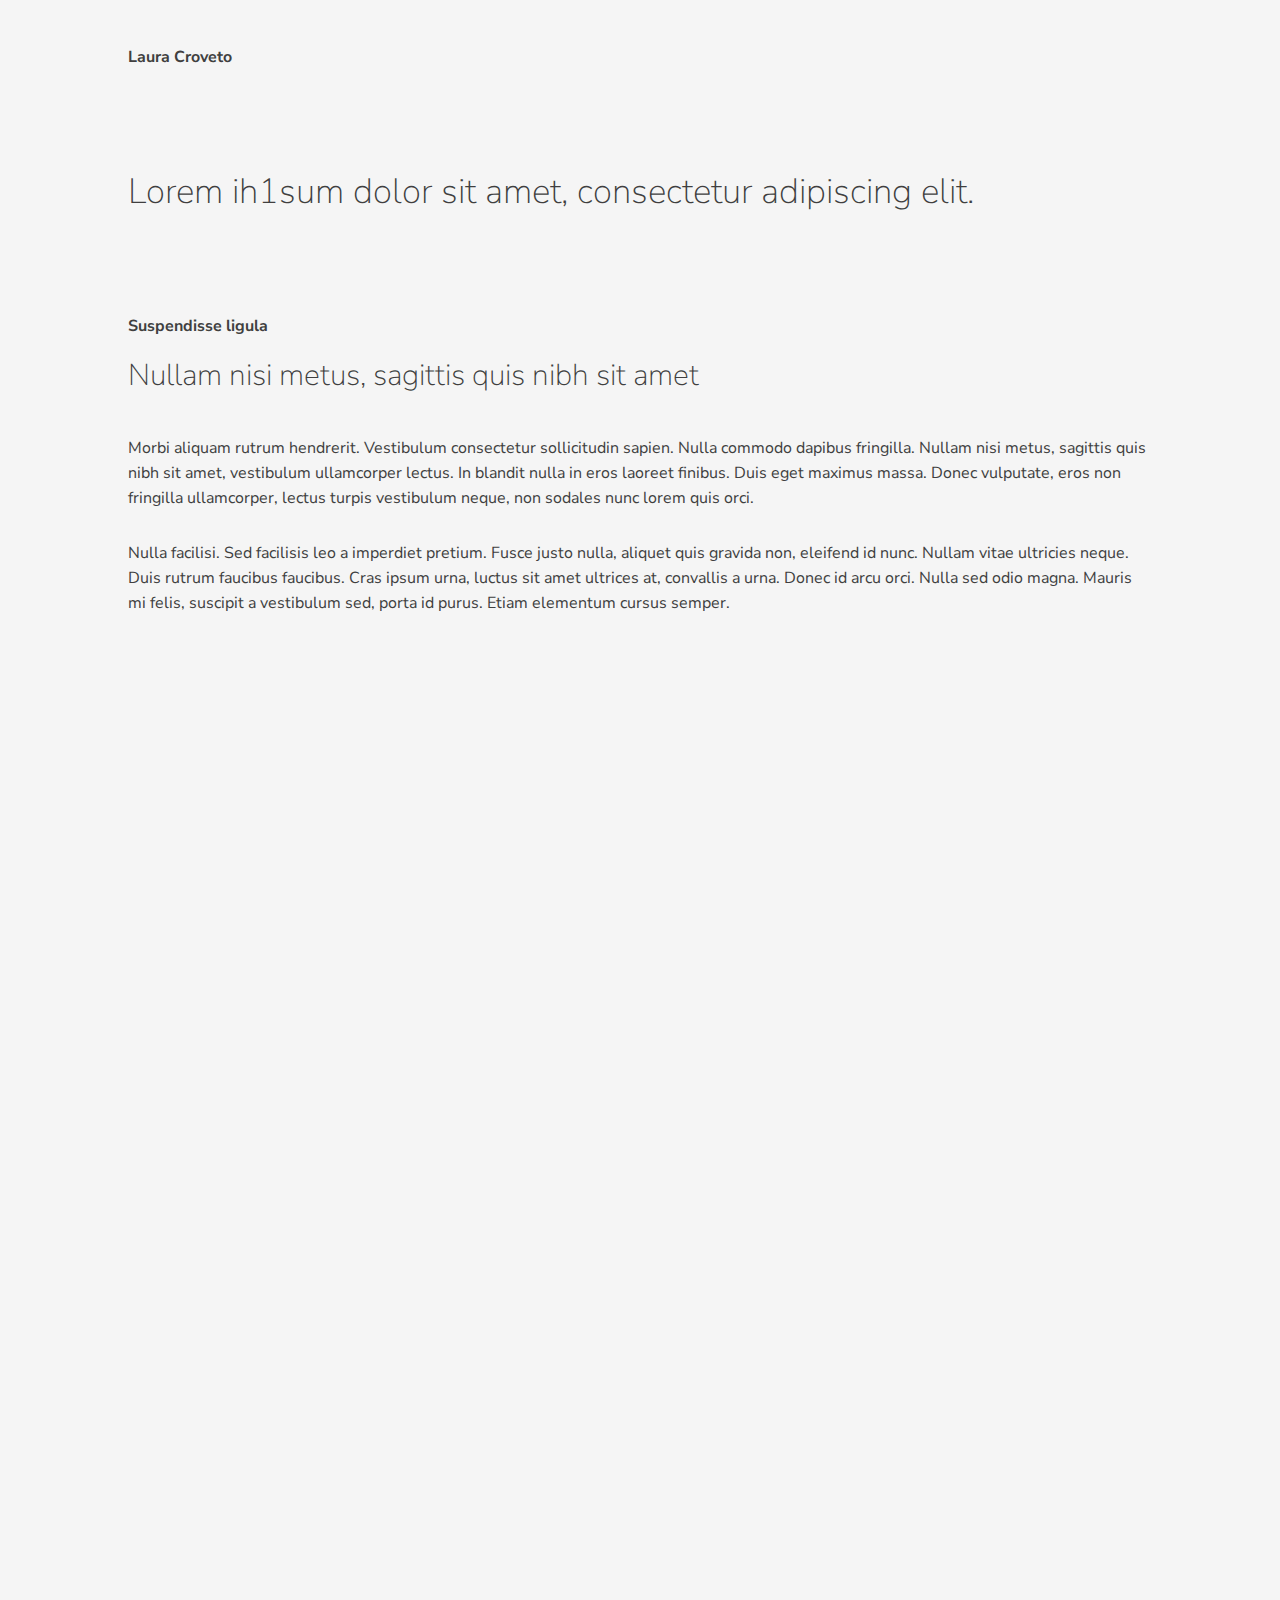
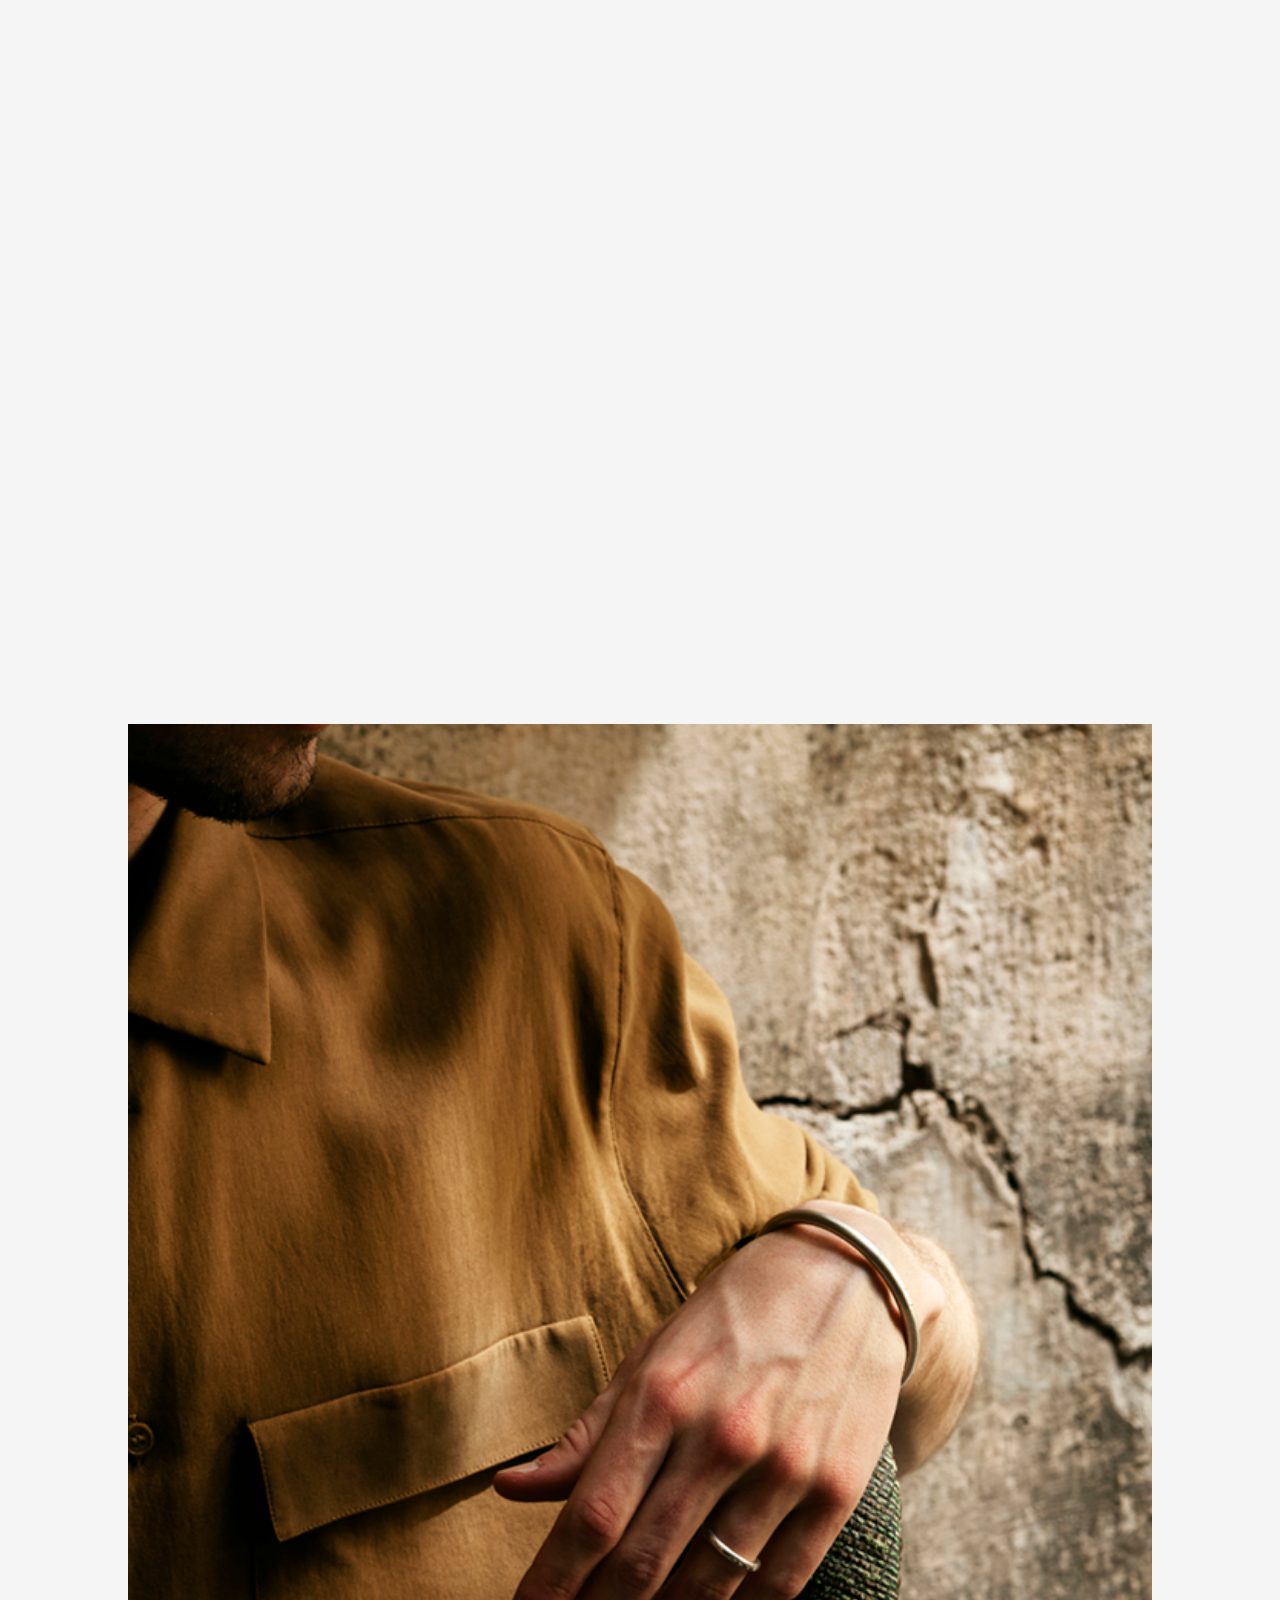
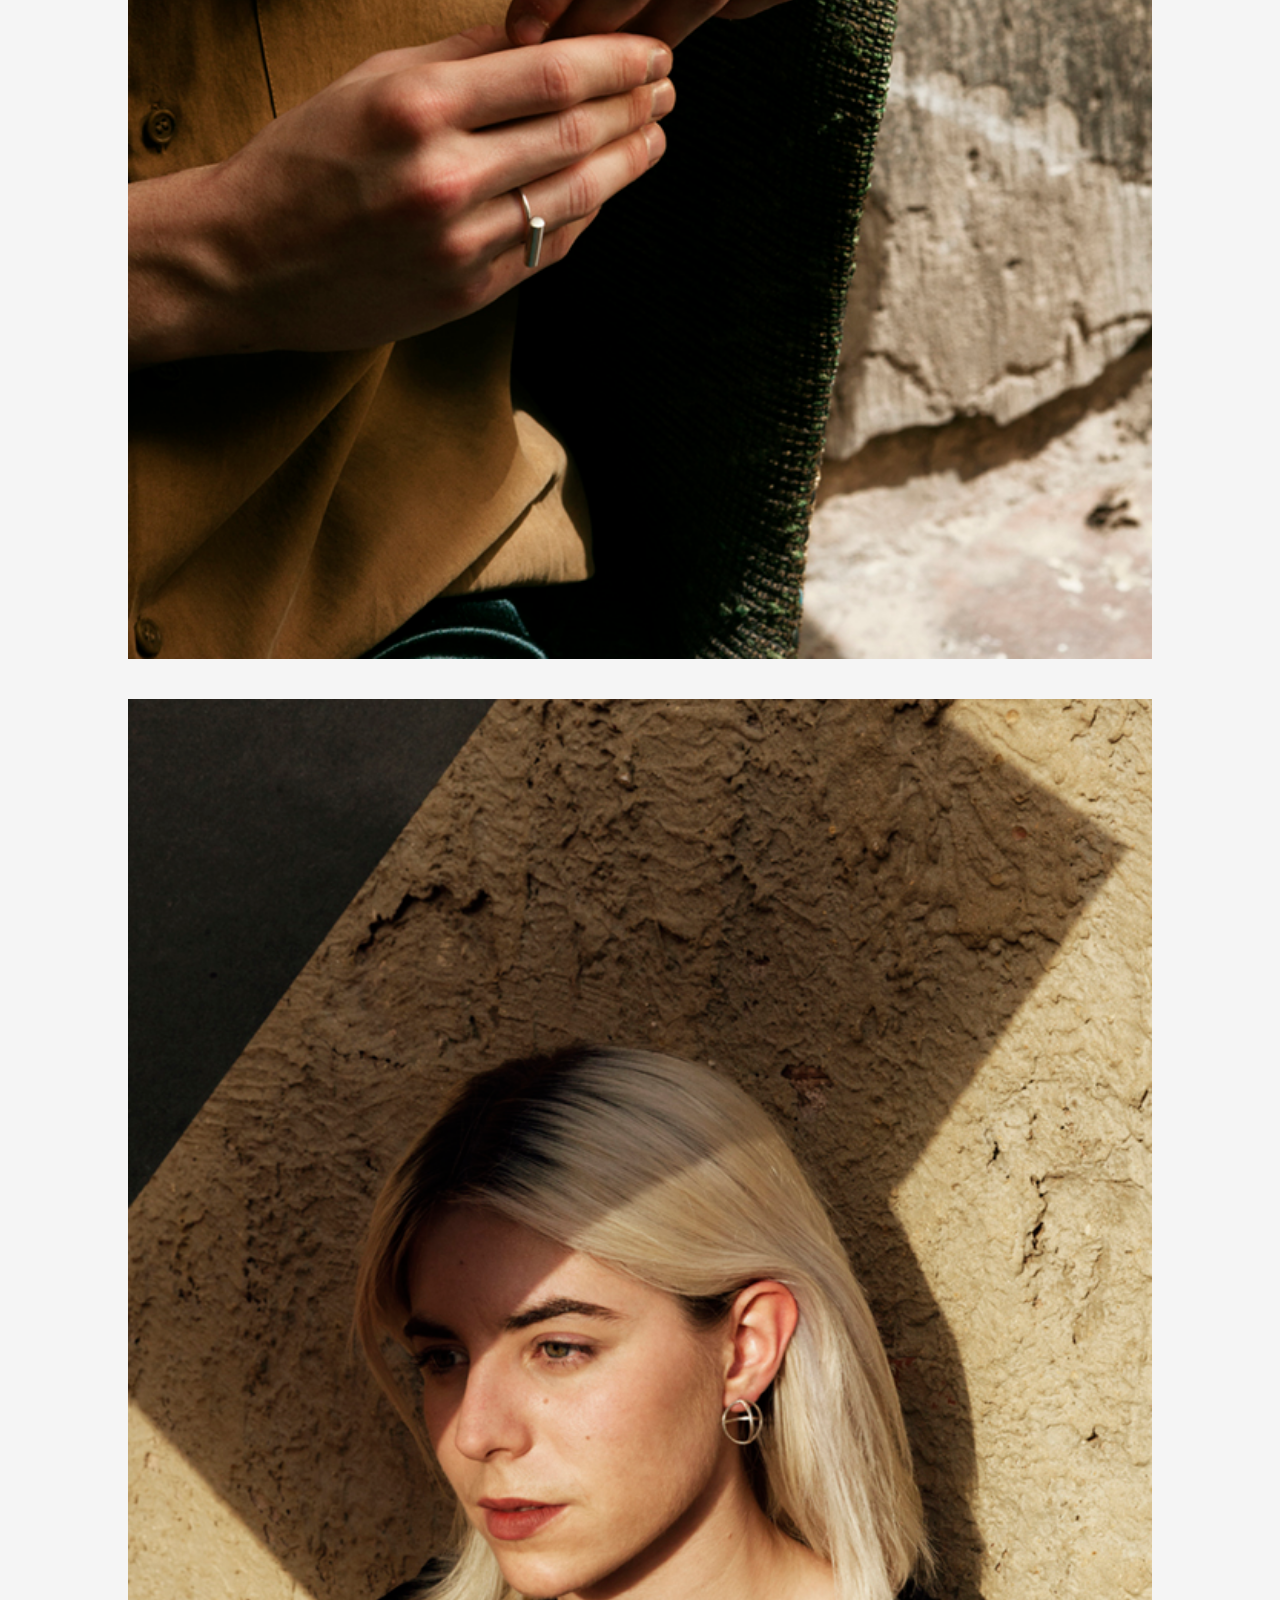
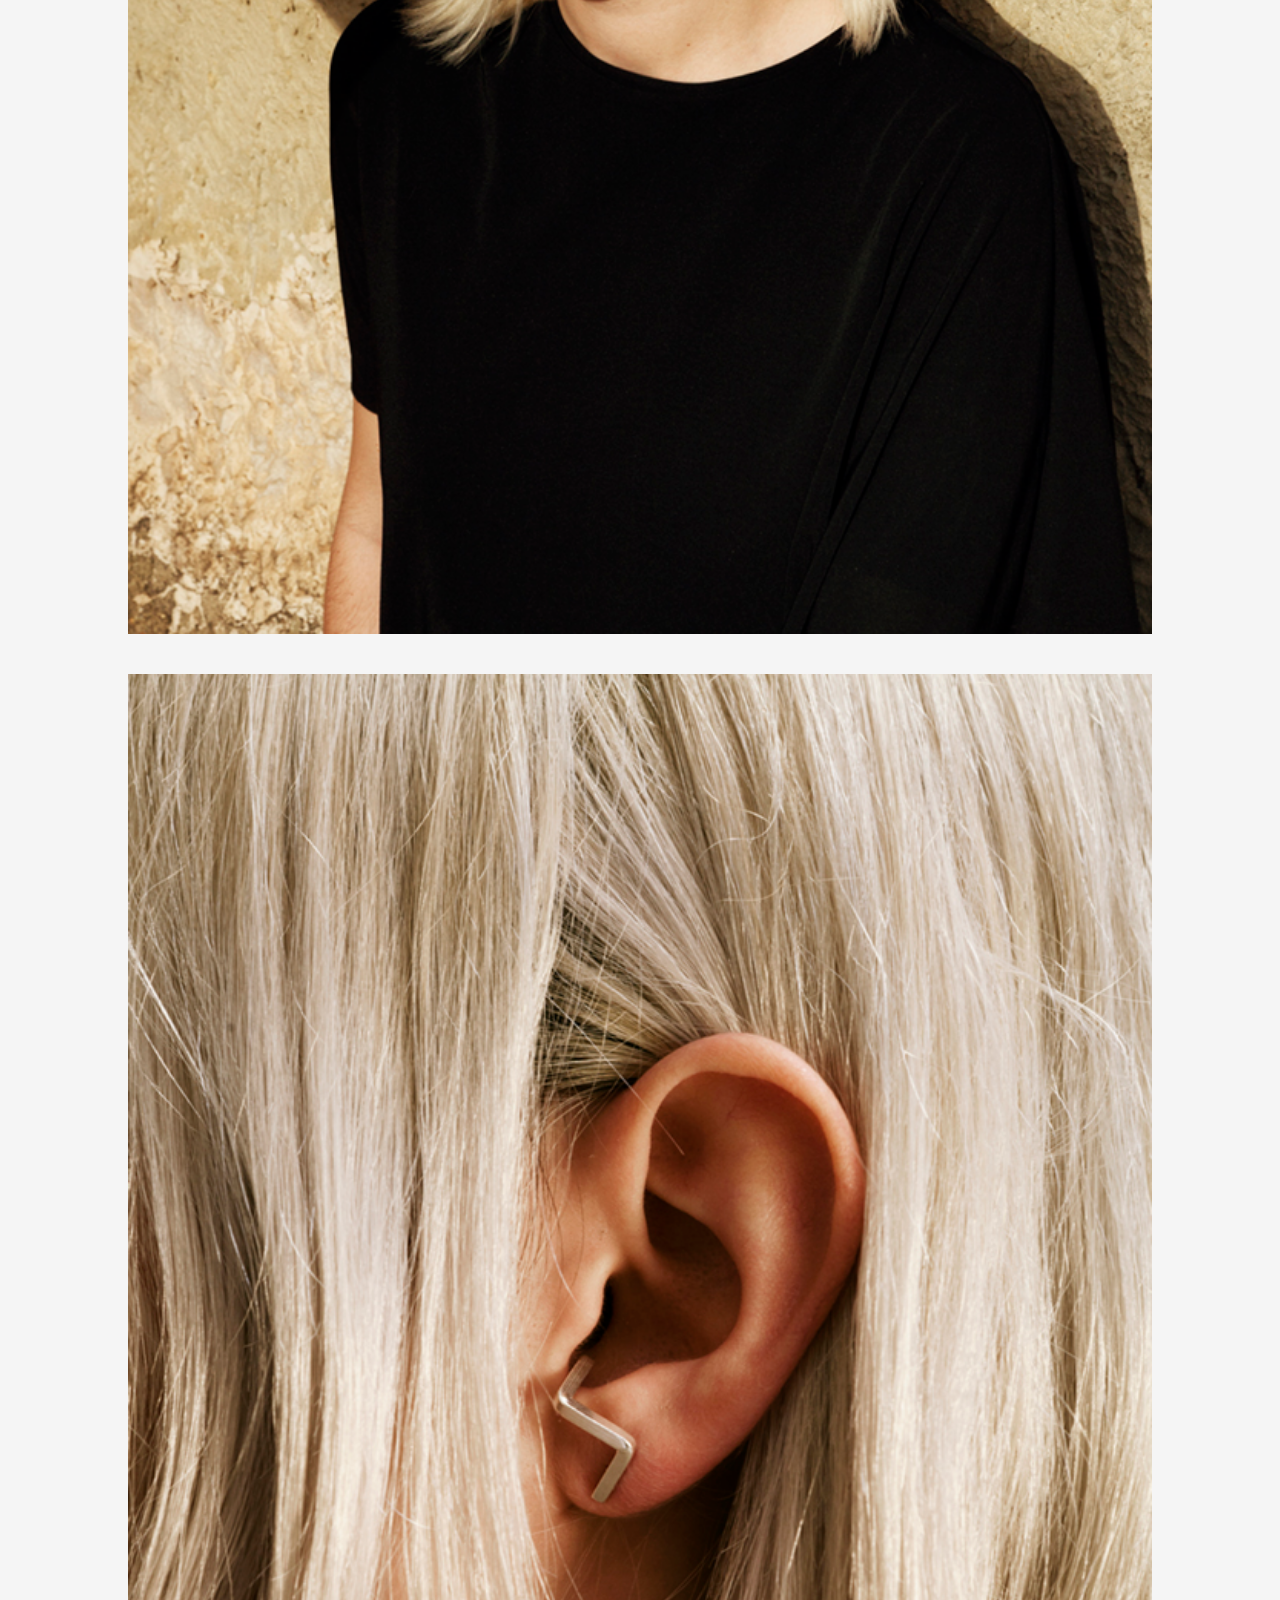
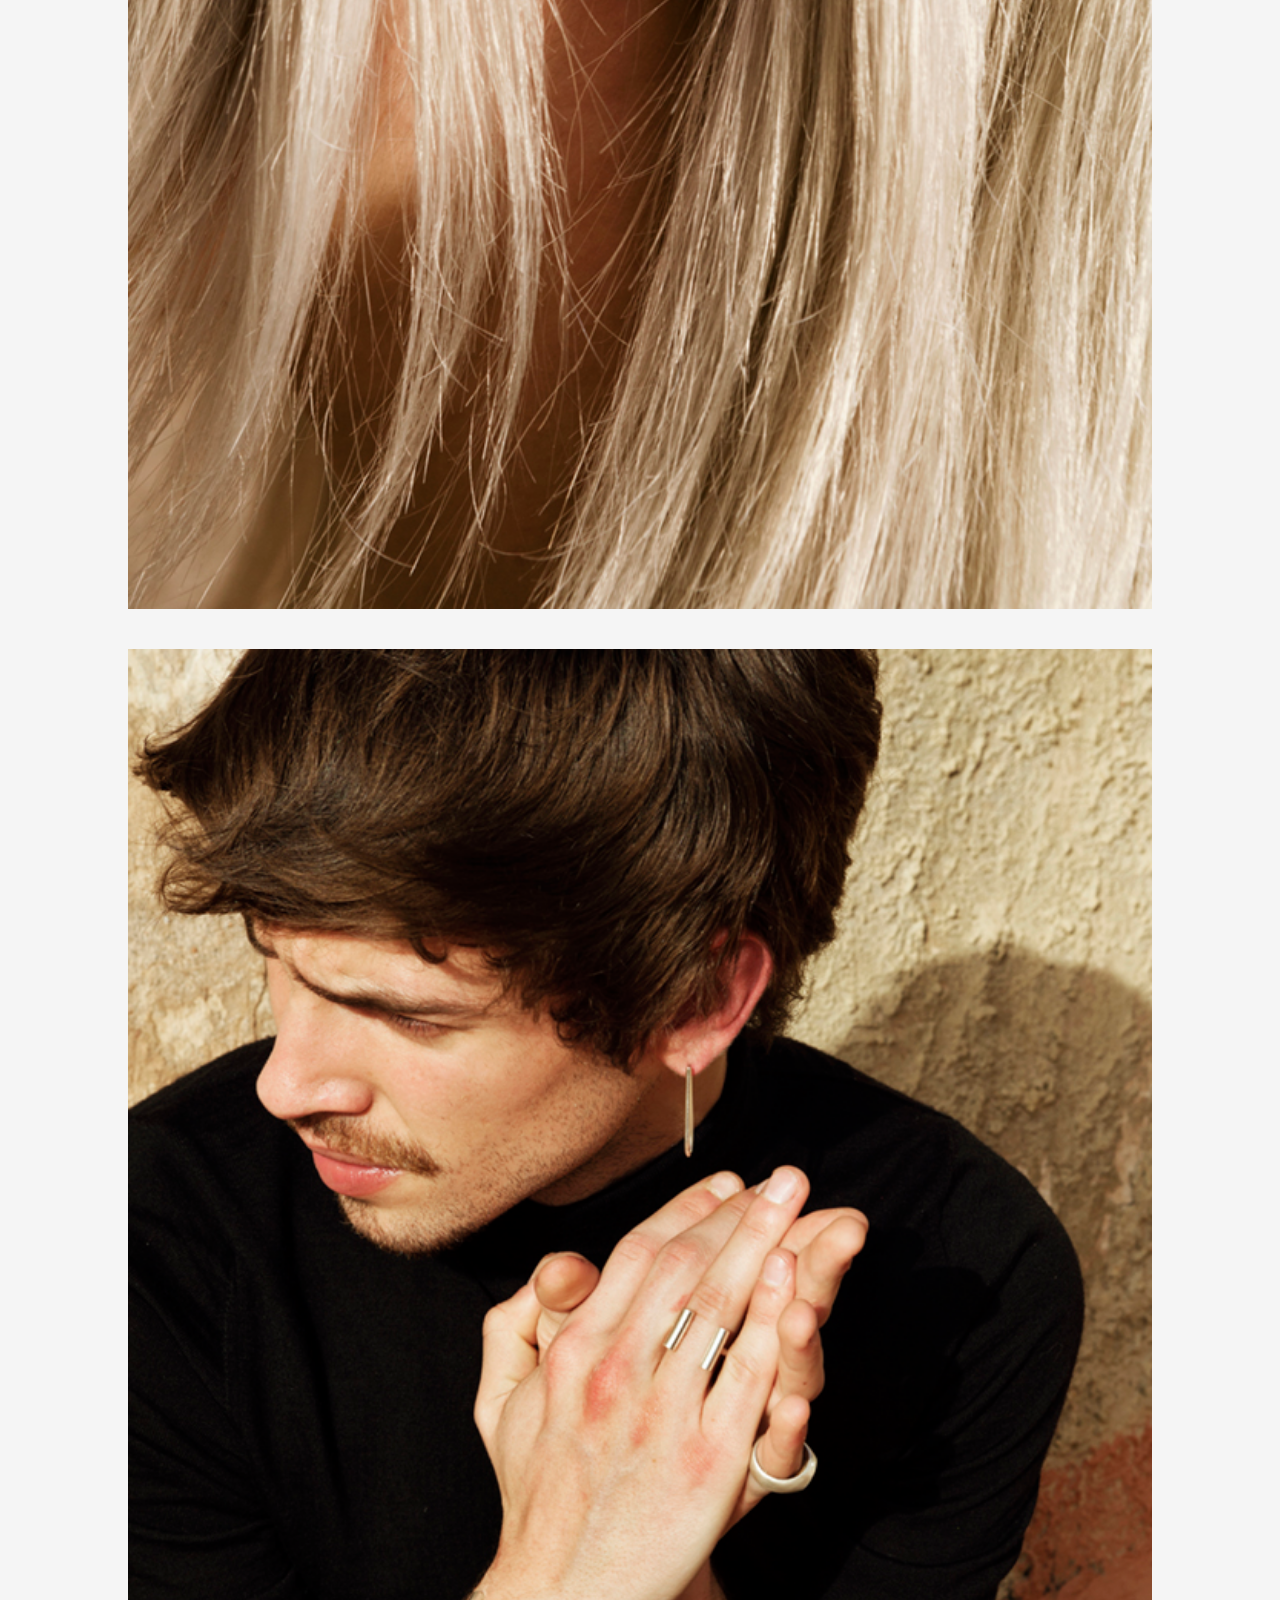
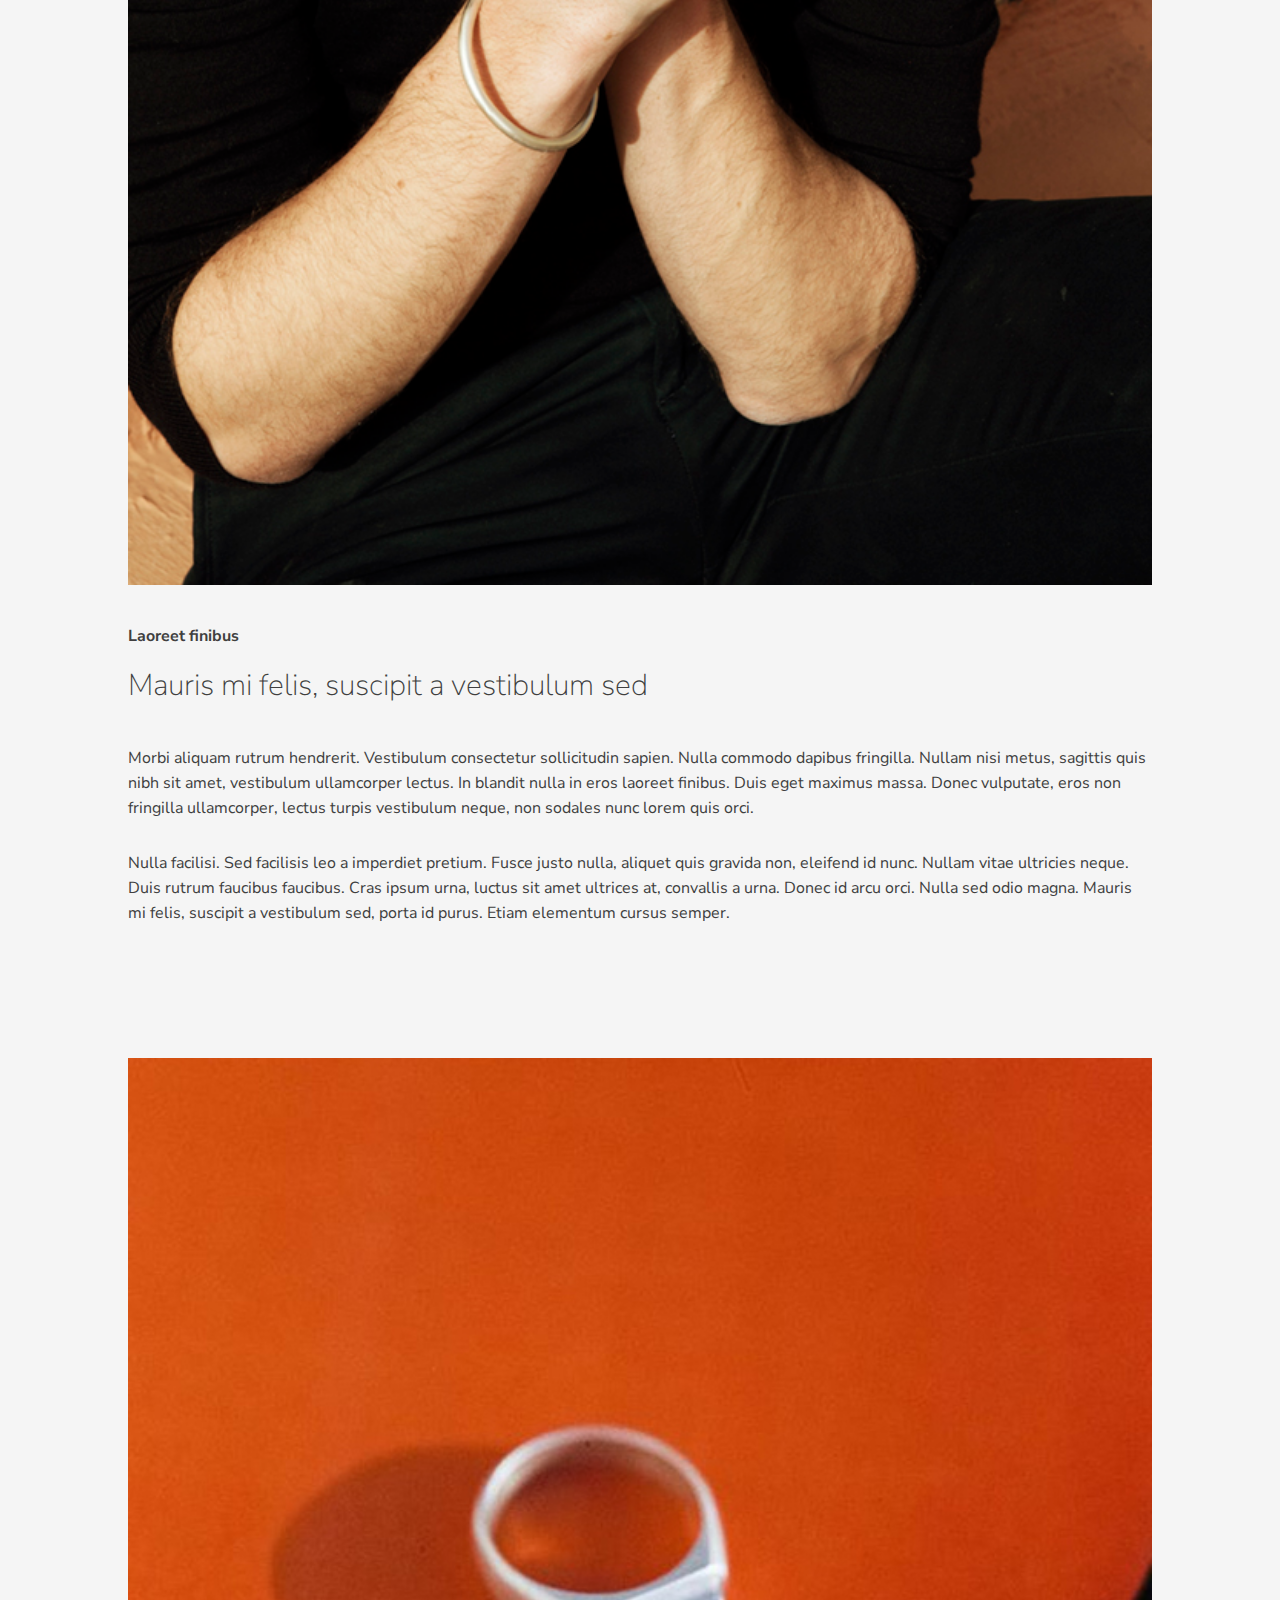
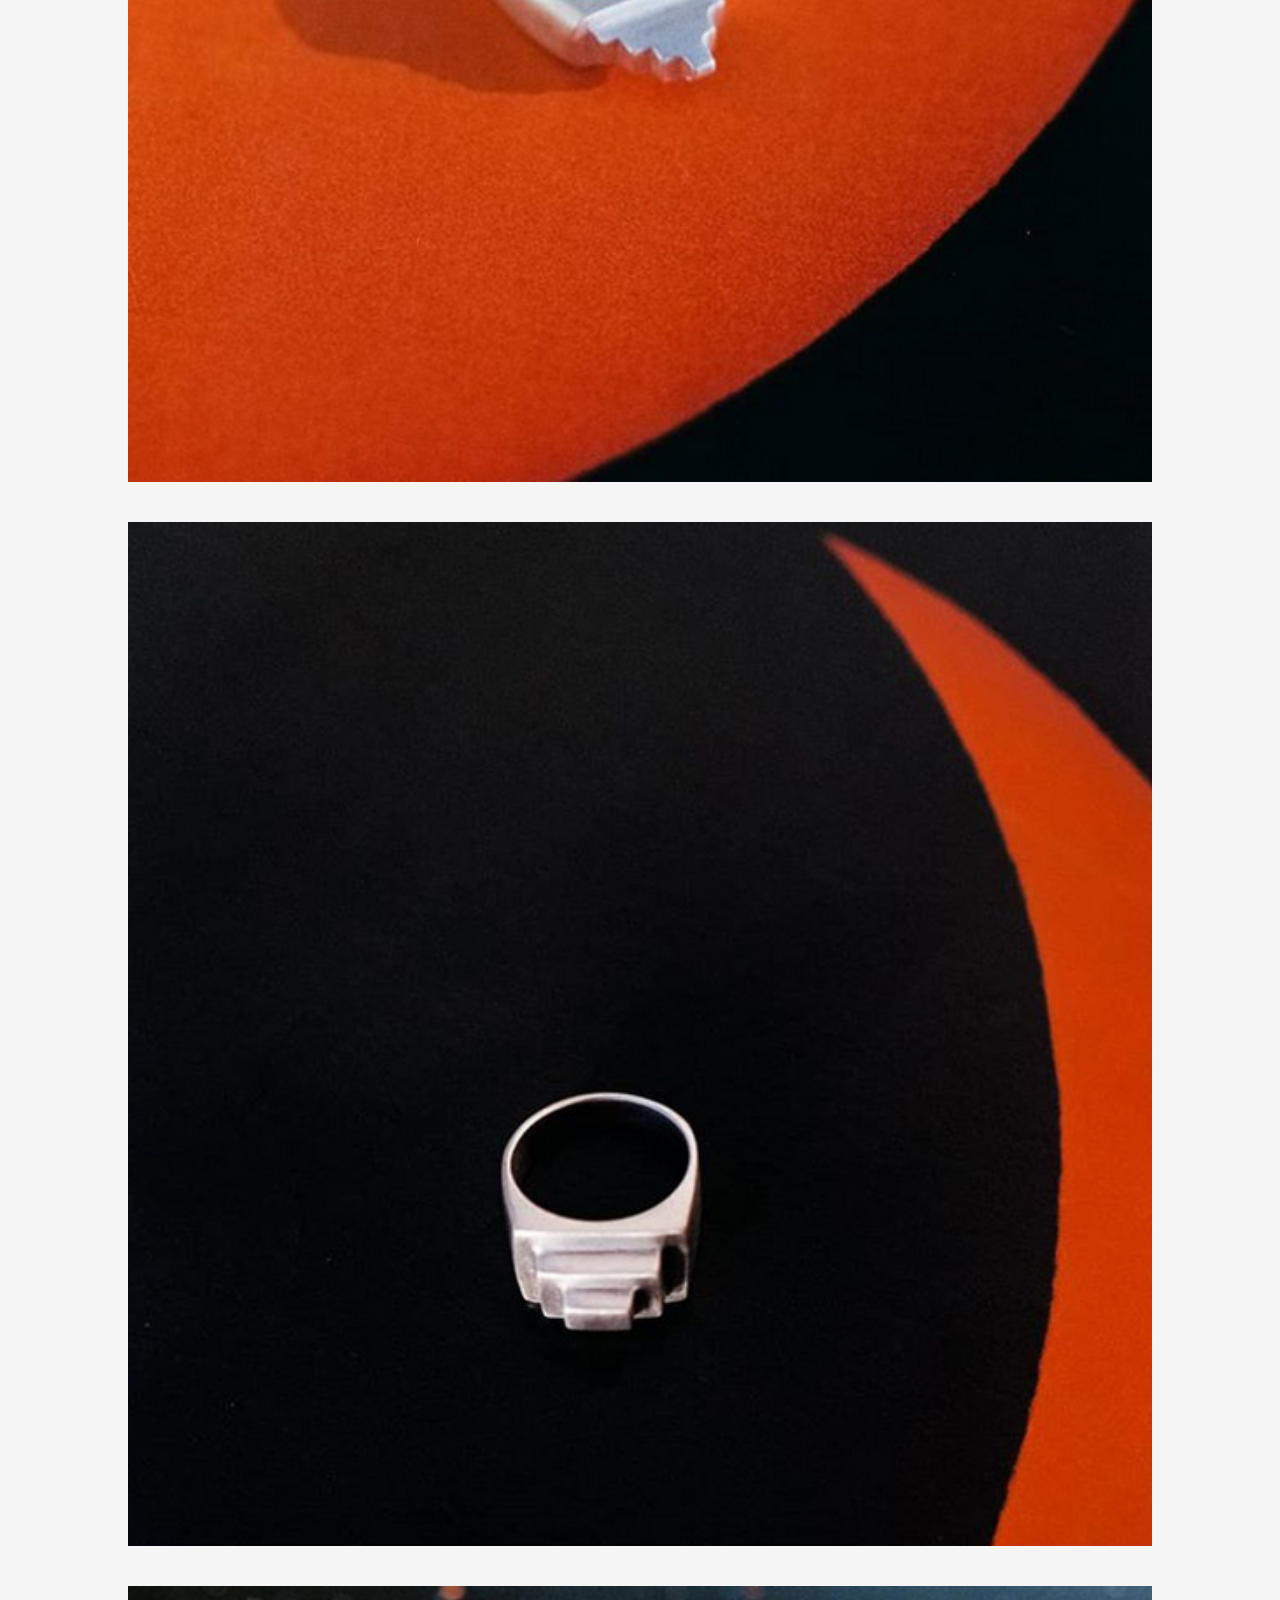
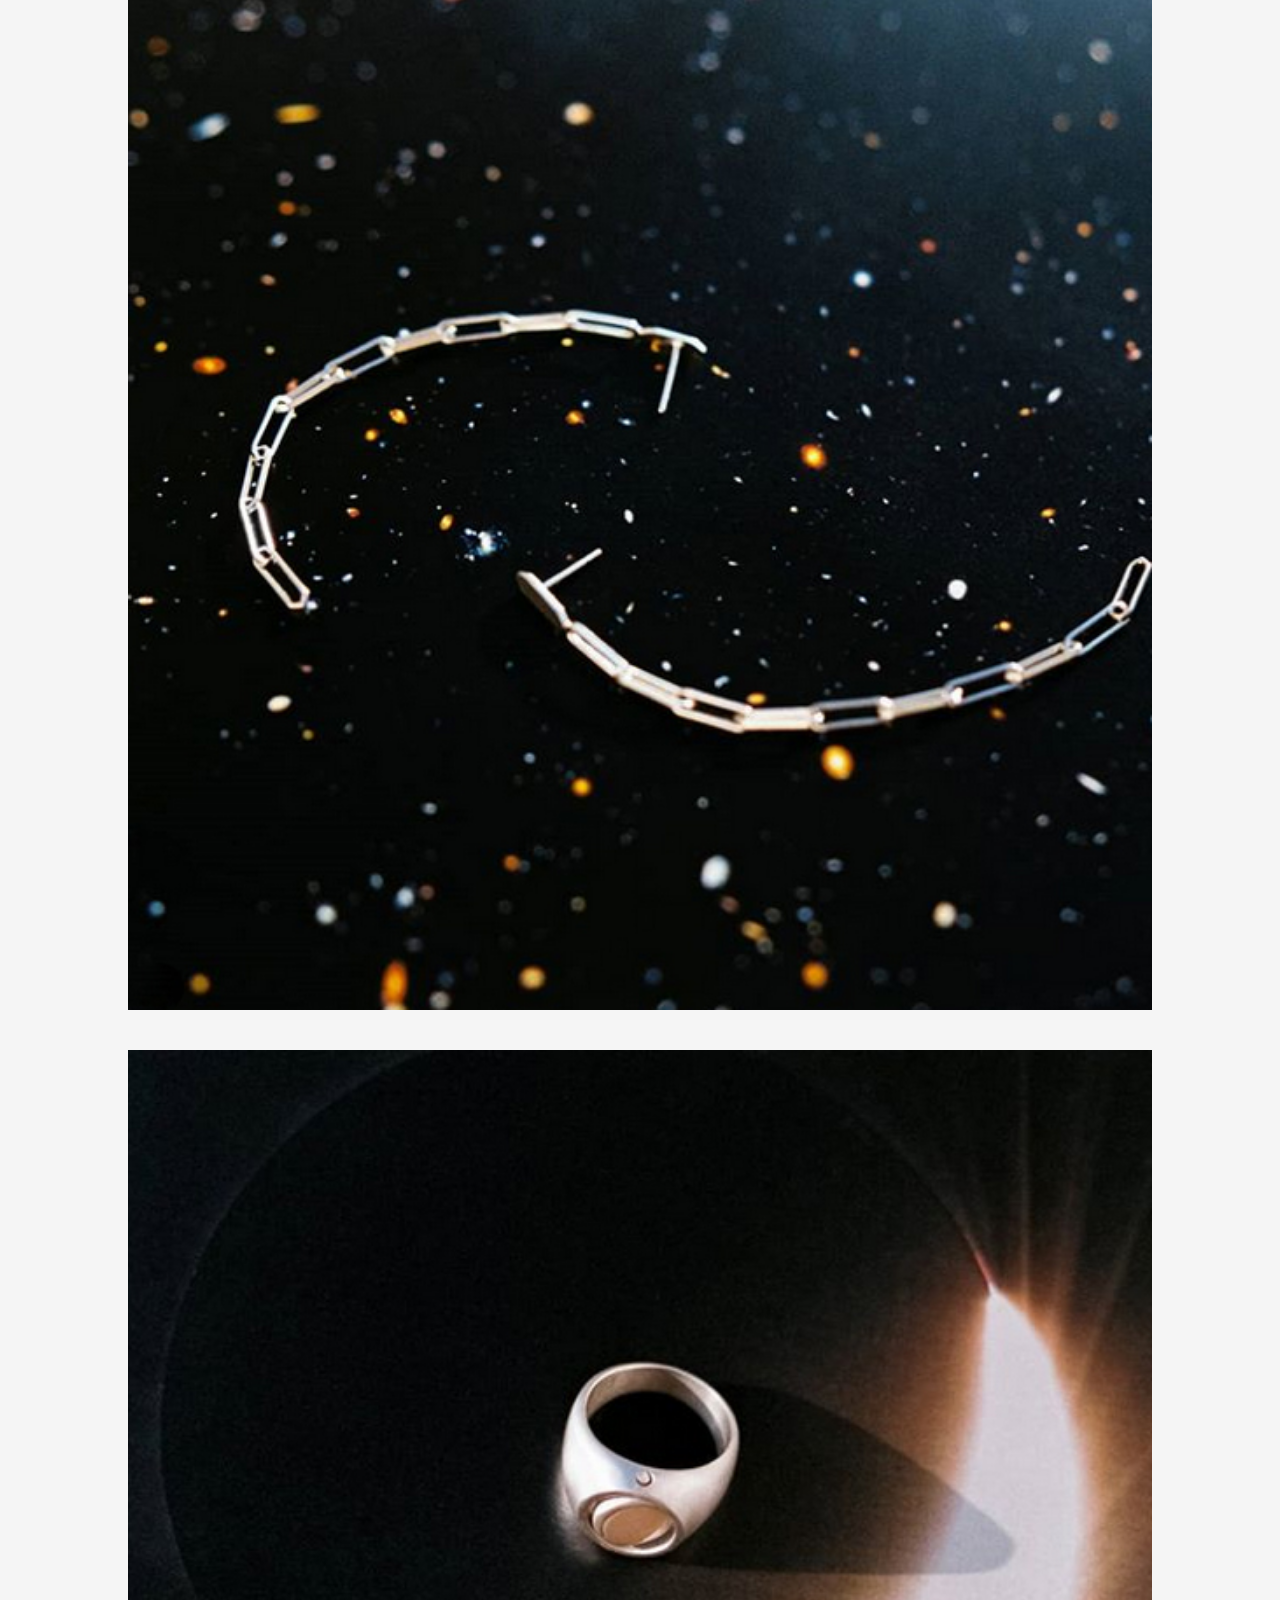
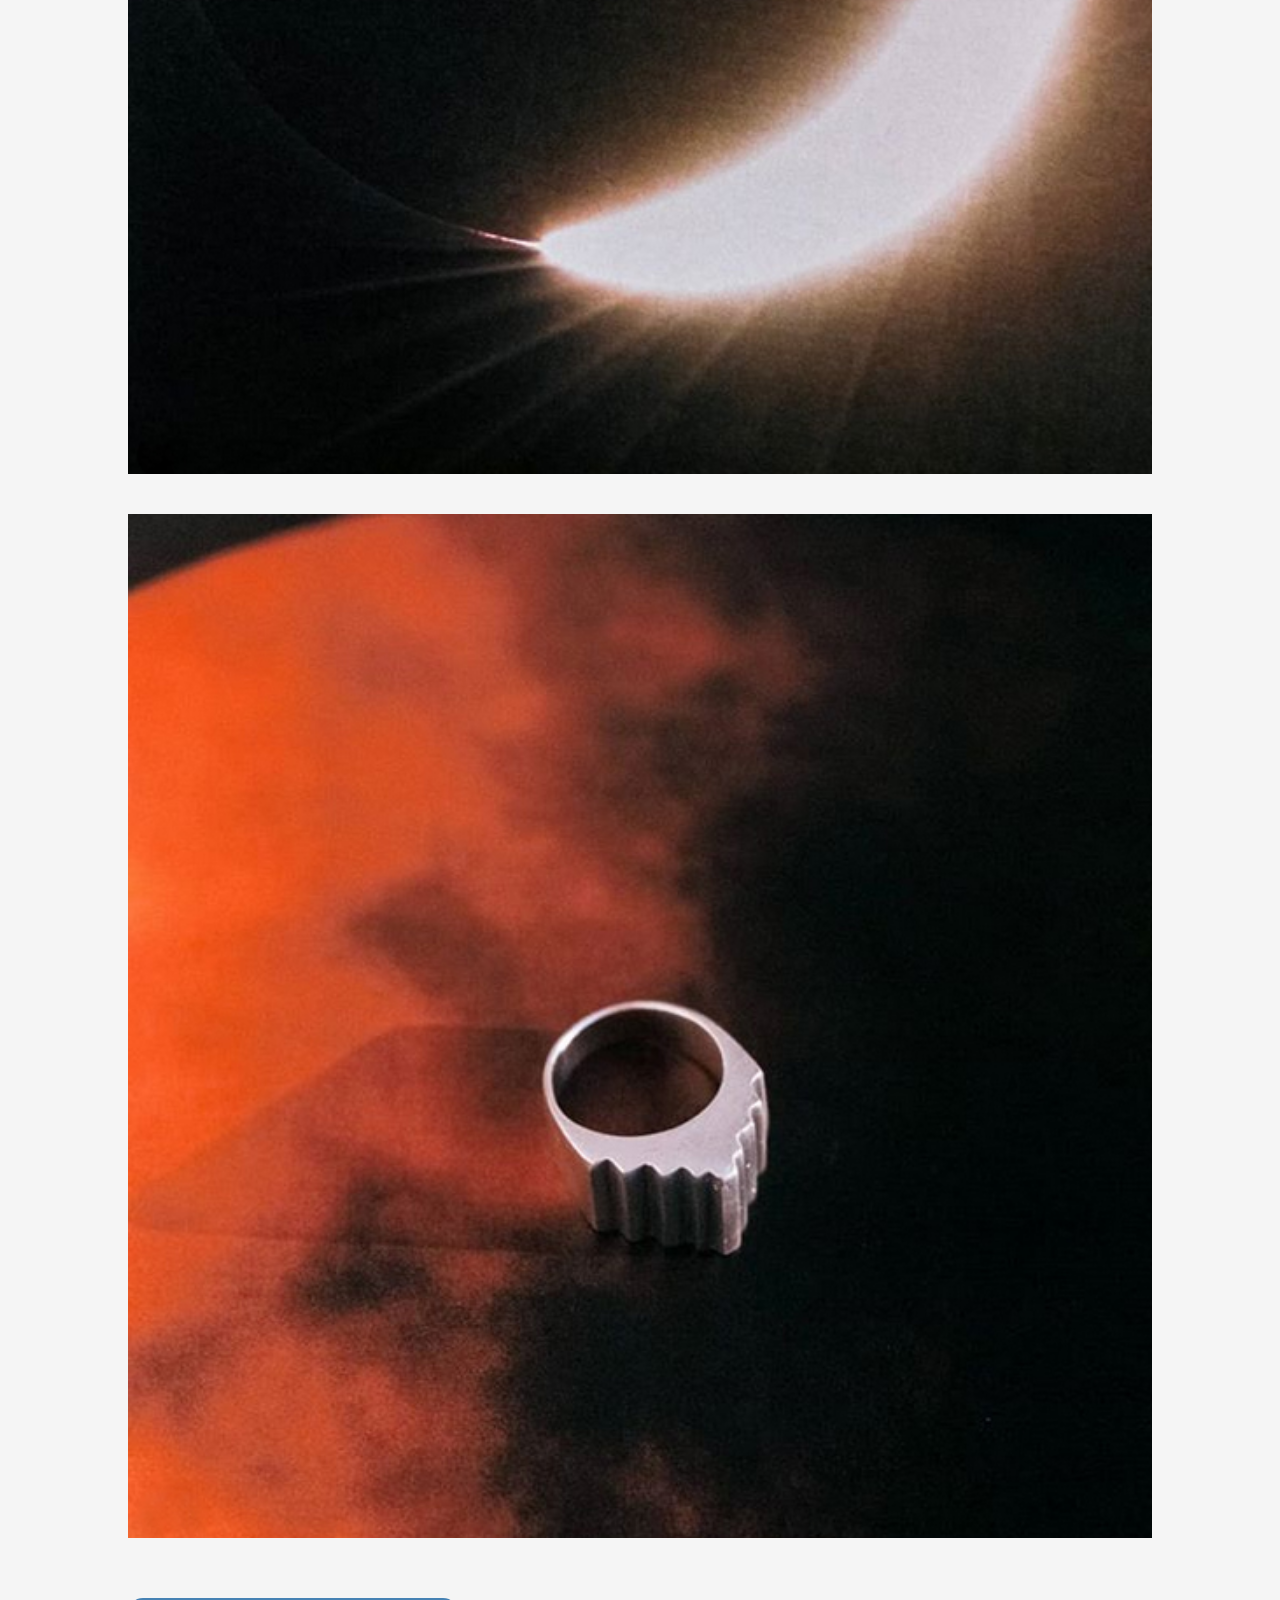
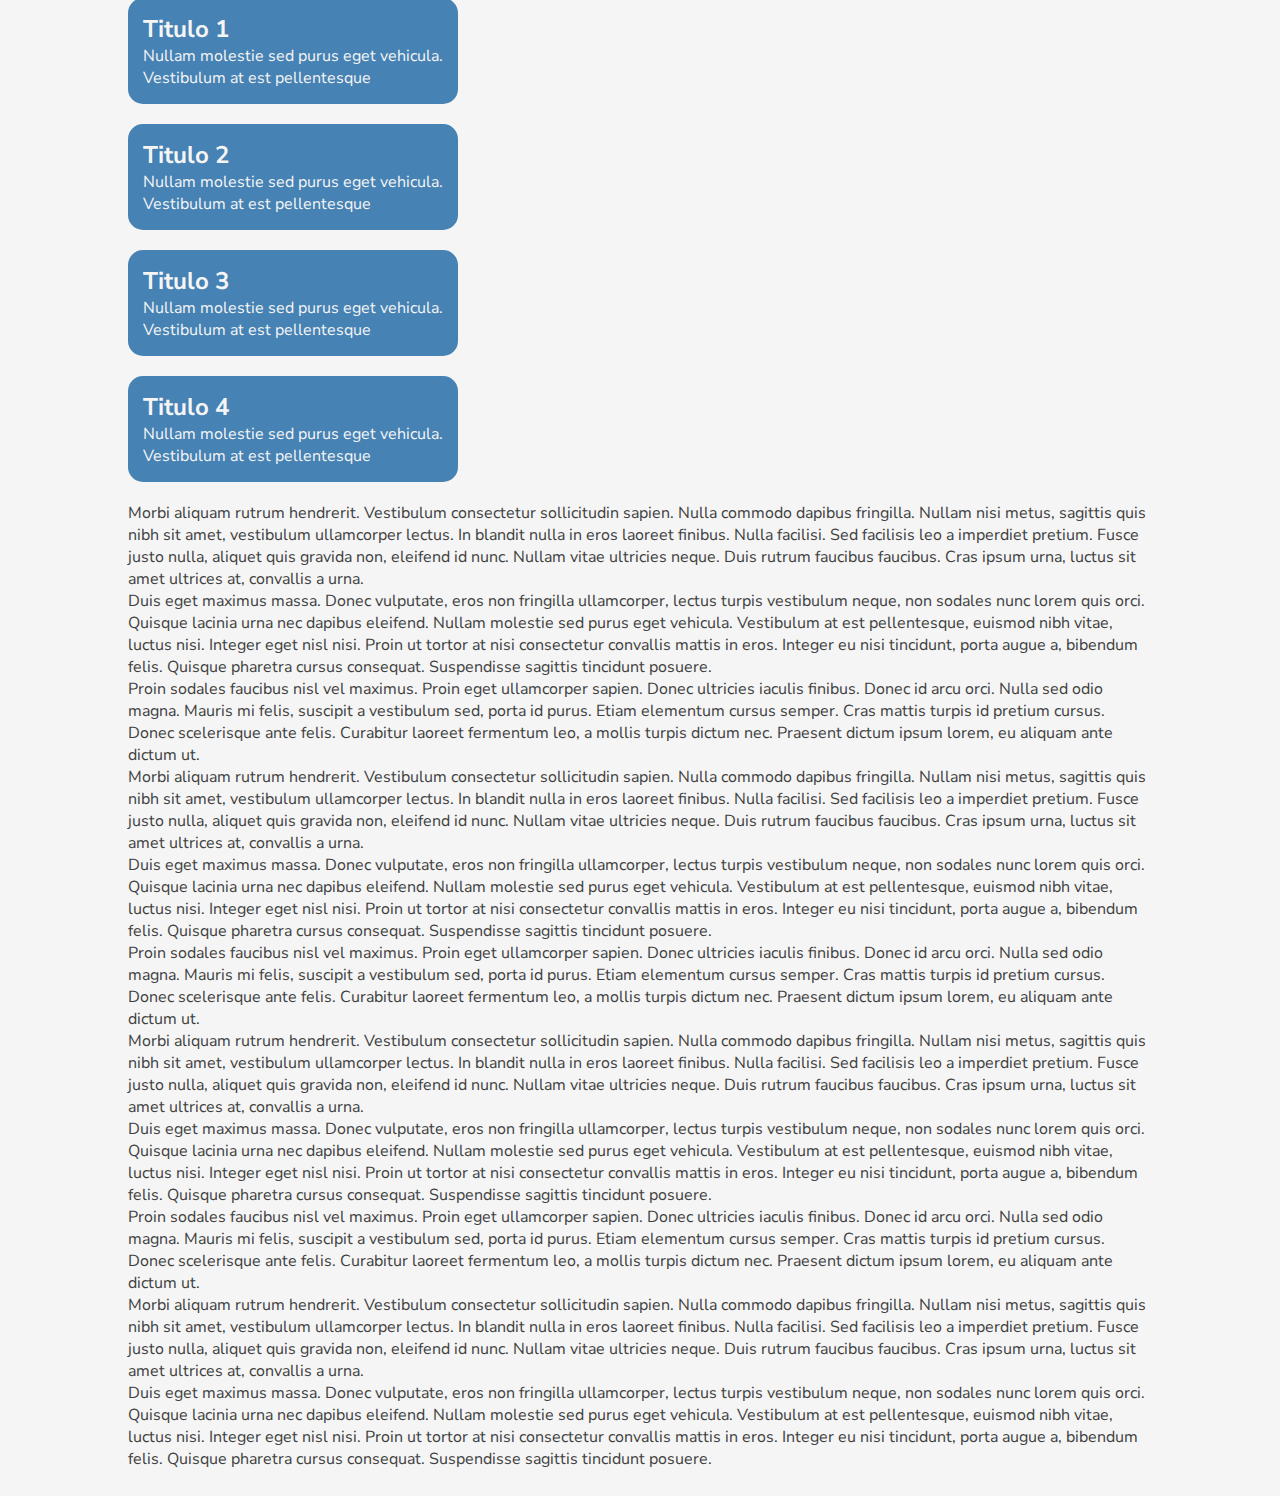
==== index.html @ 39f007a0 "First Commit" ====
<html lang="en">
<head>
    <meta charset="UTF-8">
    <meta name="viewport" content="width=device-width, initial-scale=1.0">
    <title>Show elements on scroll</title>
    <link rel="stylesheet" href="main.css">
    <link href="https://fonts.googleapis.com/css2?family=Nunito+Sans:wght@300;600&display=swap" rel="stylesheet"> 
</head>
<body>
    <h3 class="name">Laura Croveto</h3>
    <div class="title">
        <h1>Lorem ih1sum dolor sit amet, consectetur adipiscing elit. </p>
    </div>
    <article class="project">
        <section class="project__text">
            <h2 class="project__text__title">
                Suspendisse ligula
            </h2>
            <h4 class="project__text__subtitle">
                Nullam nisi metus, sagittis quis nibh sit amet
            </h4>
            <p class="project__text__explanation">
                Morbi aliquam rutrum hendrerit. Vestibulum consectetur sollicitudin sapien. Nulla commodo dapibus fringilla.
                Nullam nisi metus, sagittis quis nibh sit amet, vestibulum ullamcorper lectus. In blandit nulla in eros
                laoreet finibus. Duis eget maximus massa. Donec vulputate, eros non fringilla ullamcorper, lectus turpis
                vestibulum neque, non sodales nunc lorem quis orci.
            </p>
            <p class="project__text__explanation">
                Nulla facilisi. Sed facilisis leo a imperdiet pretium. Fusce justo nulla, aliquet quis gravida non, eleifend
                id nunc. Nullam vitae ultricies neque. Duis rutrum faucibus faucibus. Cras ipsum urna, luctus sit amet
                ultrices at, convallis a urna. Donec id arcu orci. Nulla sed odio magna. Mauris mi felis, suscipit a
                vestibulum sed, porta id purus. Etiam elementum cursus semper.
            </p>
        </section>
    
        <div class="project__image__container animated">
            <img src="images/IMG_0735.jpg" alt="">
        </div>
        <div class="project__image__container">
            <img src="images/IMG_0107.jpg" alt="">
            <img src="images/IMG_0784.jpg" alt="">
        </div>
        <div class="project__image__container">
            <img src="images/IMG_0087.jpg" alt="">
            <img src="images/IMG_0665.jpg" alt="">
        </div>
    
        </div>
    </article>
    <article class="project">
        <section class="project__text">
            <h2 class="project__text__title">
                Laoreet finibus
            </h2>
            <h4 class="project__text__subtitle">
                Mauris mi felis, suscipit a
                vestibulum sed
            </h4>
            <p class="project__text__explanation">
                Morbi aliquam rutrum hendrerit. Vestibulum consectetur sollicitudin sapien. Nulla commodo dapibus fringilla.
                Nullam nisi metus, sagittis quis nibh sit amet, vestibulum ullamcorper lectus. In blandit nulla in eros
                laoreet finibus. Duis eget maximus massa. Donec vulputate, eros non fringilla ullamcorper, lectus turpis
                vestibulum neque, non sodales nunc lorem quis orci.
            </p>
            <p class="project__text__explanation">
                Nulla facilisi. Sed facilisis leo a imperdiet pretium. Fusce justo nulla, aliquet quis gravida non, eleifend
                id nunc. Nullam vitae ultricies neque. Duis rutrum faucibus faucibus. Cras ipsum urna, luctus sit amet
                ultrices at, convallis a urna. Donec id arcu orci. Nulla sed odio magna. Mauris mi felis, suscipit a
                vestibulum sed, porta id purus. Etiam elementum cursus semper.
            </p>
        </section>
    
        <div class="project__image__container">
            <img src="images/img_5.jpg" alt="">
        </div>
        <div class="project__image__container">
            <img src="images/img_1.jpg" alt="">
            <img src="images/img_2.jpg" alt="">
        </div>
        <div class="project__image__container">
            <img src="images/img_4.jpg" alt="">
            <img src="images/img_3.jpg" alt="">
        </div>
    
        </div>
    </article>
    <div class="container">
        <div class="box">
            <h2>Titulo 1</h2>
            <p>Nullam molestie sed purus eget vehicula. Vestibulum at est pellentesque</p>
        </div>
        <div class="box">
            <h2>Titulo 2</h2>
            <p>Nullam molestie sed purus eget vehicula. Vestibulum at est pellentesque</p>
        </div>
        <div class="box">
            <h2>Titulo 3</h2>
            <p>Nullam molestie sed purus eget vehicula. Vestibulum at est pellentesque</p>
        </div>
        <div class="box">
            <h2>Titulo 4</h2>
            <p>Nullam molestie sed purus eget vehicula. Vestibulum at est pellentesque</p>
        </div>
    </div>
    <div>
        <p>Morbi aliquam rutrum hendrerit. Vestibulum consectetur sollicitudin sapien. Nulla commodo dapibus fringilla. Nullam nisi metus, sagittis quis nibh sit amet, vestibulum ullamcorper lectus. In blandit nulla in eros laoreet finibus. Nulla facilisi. Sed facilisis leo a imperdiet pretium. Fusce justo nulla, aliquet quis gravida non, eleifend id nunc. Nullam vitae ultricies neque. Duis rutrum faucibus faucibus. Cras ipsum urna, luctus sit amet ultrices at, convallis a urna. </p>
    <p>Duis eget maximus massa. Donec vulputate, eros non fringilla ullamcorper, lectus turpis vestibulum neque, non sodales nunc lorem quis orci. Quisque lacinia urna nec dapibus eleifend. Nullam molestie sed purus eget vehicula. Vestibulum at est pellentesque, euismod nibh vitae, luctus nisi. Integer eget nisl nisi. Proin ut tortor at nisi consectetur convallis mattis in eros. Integer eu nisi tincidunt, porta augue a, bibendum felis. Quisque pharetra cursus consequat. Suspendisse sagittis tincidunt posuere. </p>
    <p>Proin sodales faucibus nisl vel maximus. Proin eget ullamcorper sapien. Donec ultricies iaculis finibus. Donec id arcu orci. Nulla sed odio magna. Mauris mi felis, suscipit a vestibulum sed, porta id purus. Etiam elementum cursus semper. Cras mattis turpis id pretium cursus. Donec scelerisque ante felis. Curabitur laoreet fermentum leo, a mollis turpis dictum nec. Praesent dictum ipsum lorem, eu aliquam ante dictum ut. </p>
    <p>Morbi aliquam rutrum hendrerit. Vestibulum consectetur sollicitudin sapien. Nulla commodo dapibus fringilla. Nullam nisi metus, sagittis quis nibh sit amet, vestibulum ullamcorper lectus. In blandit nulla in eros laoreet finibus. Nulla facilisi. Sed facilisis leo a imperdiet pretium. Fusce justo nulla, aliquet quis gravida non, eleifend id nunc. Nullam vitae ultricies neque. Duis rutrum faucibus faucibus. Cras ipsum urna, luctus sit amet ultrices at, convallis a urna. </p>
    <p>Duis eget maximus massa. Donec vulputate, eros non fringilla ullamcorper, lectus turpis vestibulum neque, non sodales nunc lorem quis orci. Quisque lacinia urna nec dapibus eleifend. Nullam molestie sed purus eget vehicula. Vestibulum at est pellentesque, euismod nibh vitae, luctus nisi. Integer eget nisl nisi. Proin ut tortor at nisi consectetur convallis mattis in eros. Integer eu nisi tincidunt, porta augue a, bibendum felis. Quisque pharetra cursus consequat. Suspendisse sagittis tincidunt posuere. </p>
    <p>Proin sodales faucibus nisl vel maximus. Proin eget ullamcorper sapien. Donec ultricies iaculis finibus. Donec id arcu orci. Nulla sed odio magna. Mauris mi felis, suscipit a vestibulum sed, porta id purus. Etiam elementum cursus semper. Cras mattis turpis id pretium cursus. Donec scelerisque ante felis. Curabitur laoreet fermentum leo, a mollis turpis dictum nec. Praesent dictum ipsum lorem, eu aliquam ante dictum ut. </p>
    <p>Morbi aliquam rutrum hendrerit. Vestibulum consectetur sollicitudin sapien. Nulla commodo dapibus fringilla. Nullam nisi metus, sagittis quis nibh sit amet, vestibulum ullamcorper lectus. In blandit nulla in eros laoreet finibus. Nulla facilisi. Sed facilisis leo a imperdiet pretium. Fusce justo nulla, aliquet quis gravida non, eleifend id nunc. Nullam vitae ultricies neque. Duis rutrum faucibus faucibus. Cras ipsum urna, luctus sit amet ultrices at, convallis a urna. </p>
    <p>Duis eget maximus massa. Donec vulputate, eros non fringilla ullamcorper, lectus turpis vestibulum neque, non sodales nunc lorem quis orci. Quisque lacinia urna nec dapibus eleifend. Nullam molestie sed purus eget vehicula. Vestibulum at est pellentesque, euismod nibh vitae, luctus nisi. Integer eget nisl nisi. Proin ut tortor at nisi consectetur convallis mattis in eros. Integer eu nisi tincidunt, porta augue a, bibendum felis. Quisque pharetra cursus consequat. Suspendisse sagittis tincidunt posuere. </p>
    <p>Proin sodales faucibus nisl vel maximus. Proin eget ullamcorper sapien. Donec ultricies iaculis finibus. Donec id arcu orci. Nulla sed odio magna. Mauris mi felis, suscipit a vestibulum sed, porta id purus. Etiam elementum cursus semper. Cras mattis turpis id pretium cursus. Donec scelerisque ante felis. Curabitur laoreet fermentum leo, a mollis turpis dictum nec. Praesent dictum ipsum lorem, eu aliquam ante dictum ut. </p>
    <p>Morbi aliquam rutrum hendrerit. Vestibulum consectetur sollicitudin sapien. Nulla commodo dapibus fringilla. Nullam nisi metus, sagittis quis nibh sit amet, vestibulum ullamcorper lectus. In blandit nulla in eros laoreet finibus. Nulla facilisi. Sed facilisis leo a imperdiet pretium. Fusce justo nulla, aliquet quis gravida non, eleifend id nunc. Nullam vitae ultricies neque. Duis rutrum faucibus faucibus. Cras ipsum urna, luctus sit amet ultrices at, convallis a urna. </p>
    </div>
    
    <p>Duis eget maximus massa. Donec vulputate, eros non fringilla ullamcorper, lectus turpis vestibulum neque, non sodales nunc lorem quis orci. Quisque lacinia urna nec dapibus eleifend. Nullam molestie sed purus eget vehicula. Vestibulum at est pellentesque, euismod nibh vitae, luctus nisi. Integer eget nisl nisi. Proin ut tortor at nisi consectetur convallis mattis in eros. Integer eu nisi tincidunt, porta augue a, bibendum felis. Quisque pharetra cursus consequat. Suspendisse sagittis tincidunt posuere. </p>

    <script src="main.js"></script>
</body>
</html>
---- main.css ----
* {
    margin: 0;
    padding: 0;
    font-family: 'Nunito Sans', sans-serif;
}
body {
    background-color: whitesmoke;
    padding: 2%;
    color: #403f3f;
    width: 80%;
    margin: auto;
}
.name {
    padding-top: 2%;
}
.name, .project__text__title  {
    font-size: 16px;
}
.title h1 {
    font-size: 35px;
}
.title h1, .project__text__subtitle  {
    font-weight: 200;
}
.name, .title {
    padding-bottom: 100px;
}
.project__text {
    padding-bottom: 10%;
}
.project__text__title {
    padding-bottom: 18px;
}
.project__text__subtitle {
    padding-bottom: 40px;
    font-size: 30;
}
.project__text__explanation {
    padding-bottom: 30px;
    line-height: 25px;
}
.project__image__container img{
    width: 100%;
    padding-bottom: 40px;
}
.project__text {
    /* width: 25%; */
}
.box {
    padding: 15px;
    width: 300px;
    margin-top: 20px;
    margin-bottom: 20px;
    border-radius: 15px;
    background-color: steelblue;
    color: whitesmoke;
}
.animated {
    opacity: 0;
    transition: all 1s;
}
.showTop {
    animation: showTop 1s;
}

@keyframes showTop {
    0% {
        transform: translateY(60px);
        
    }
    100% {
        transform: translateY(0px);
        
    }
}
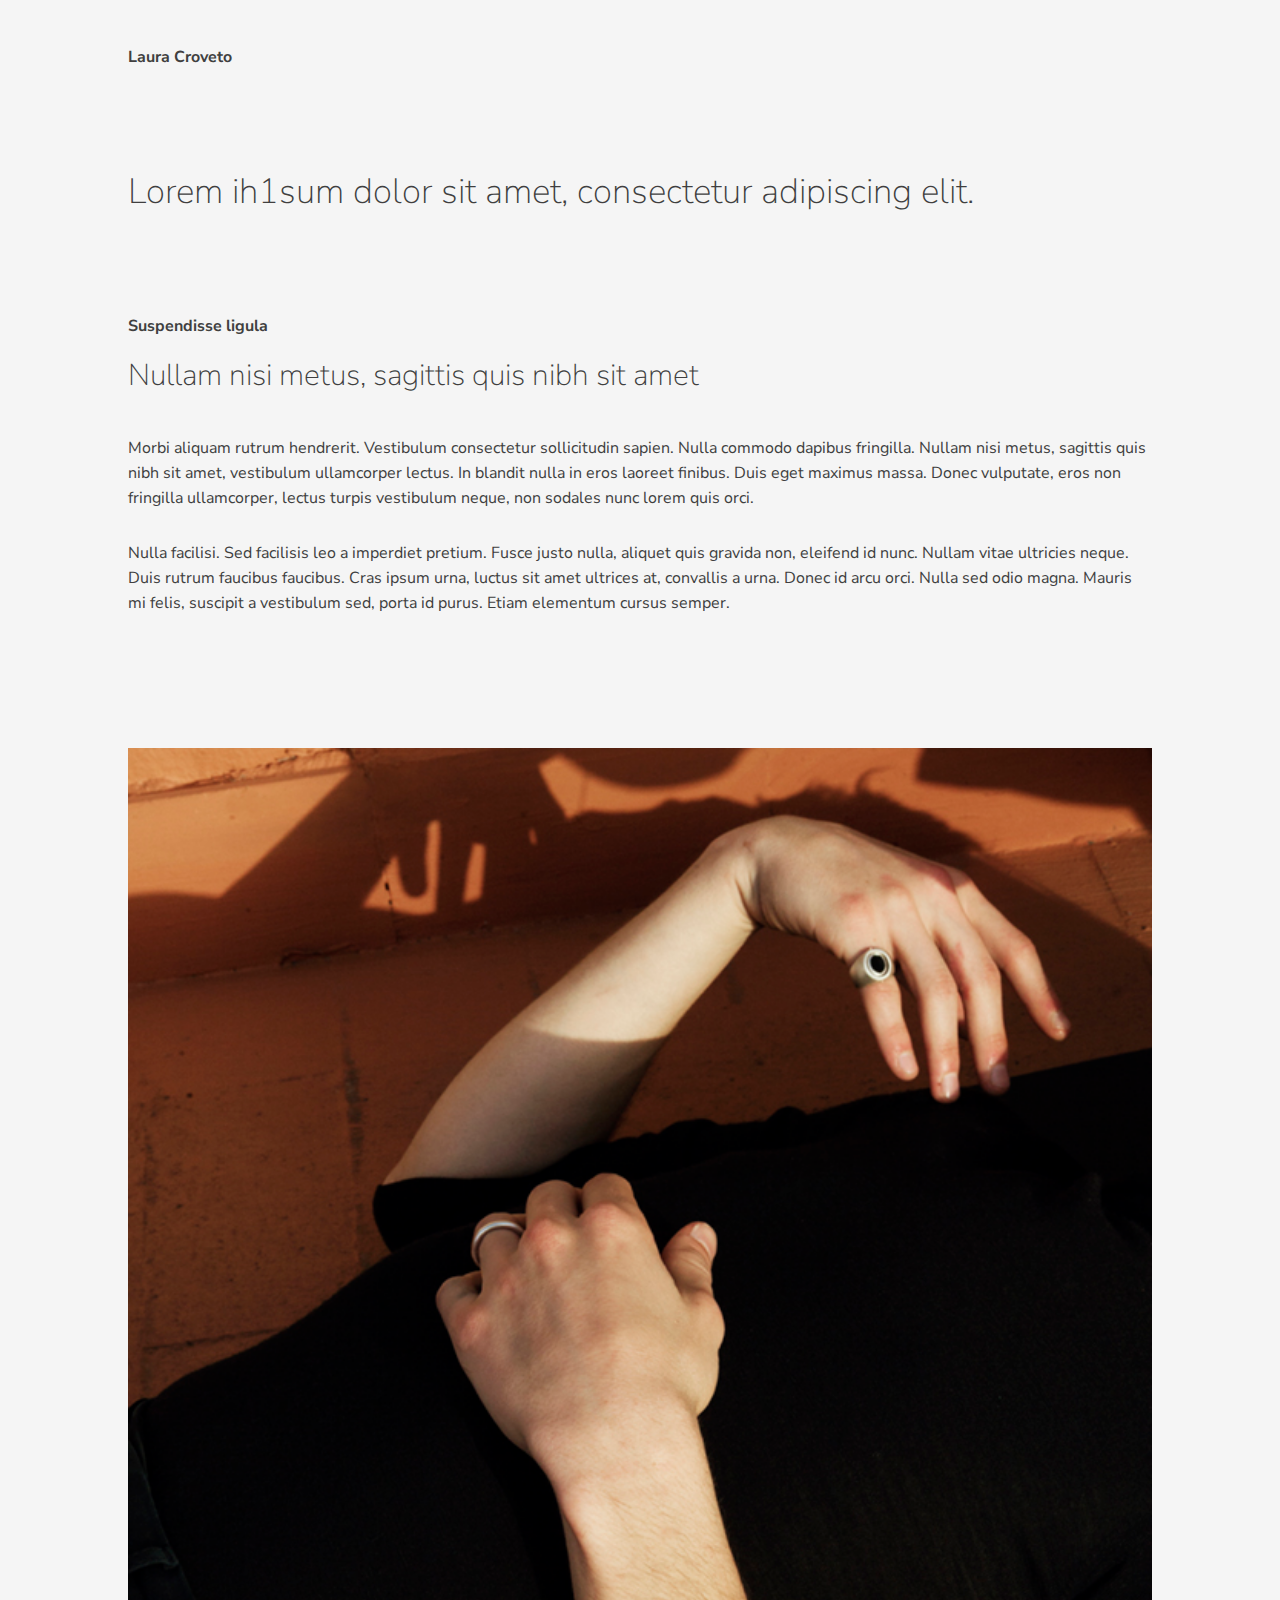
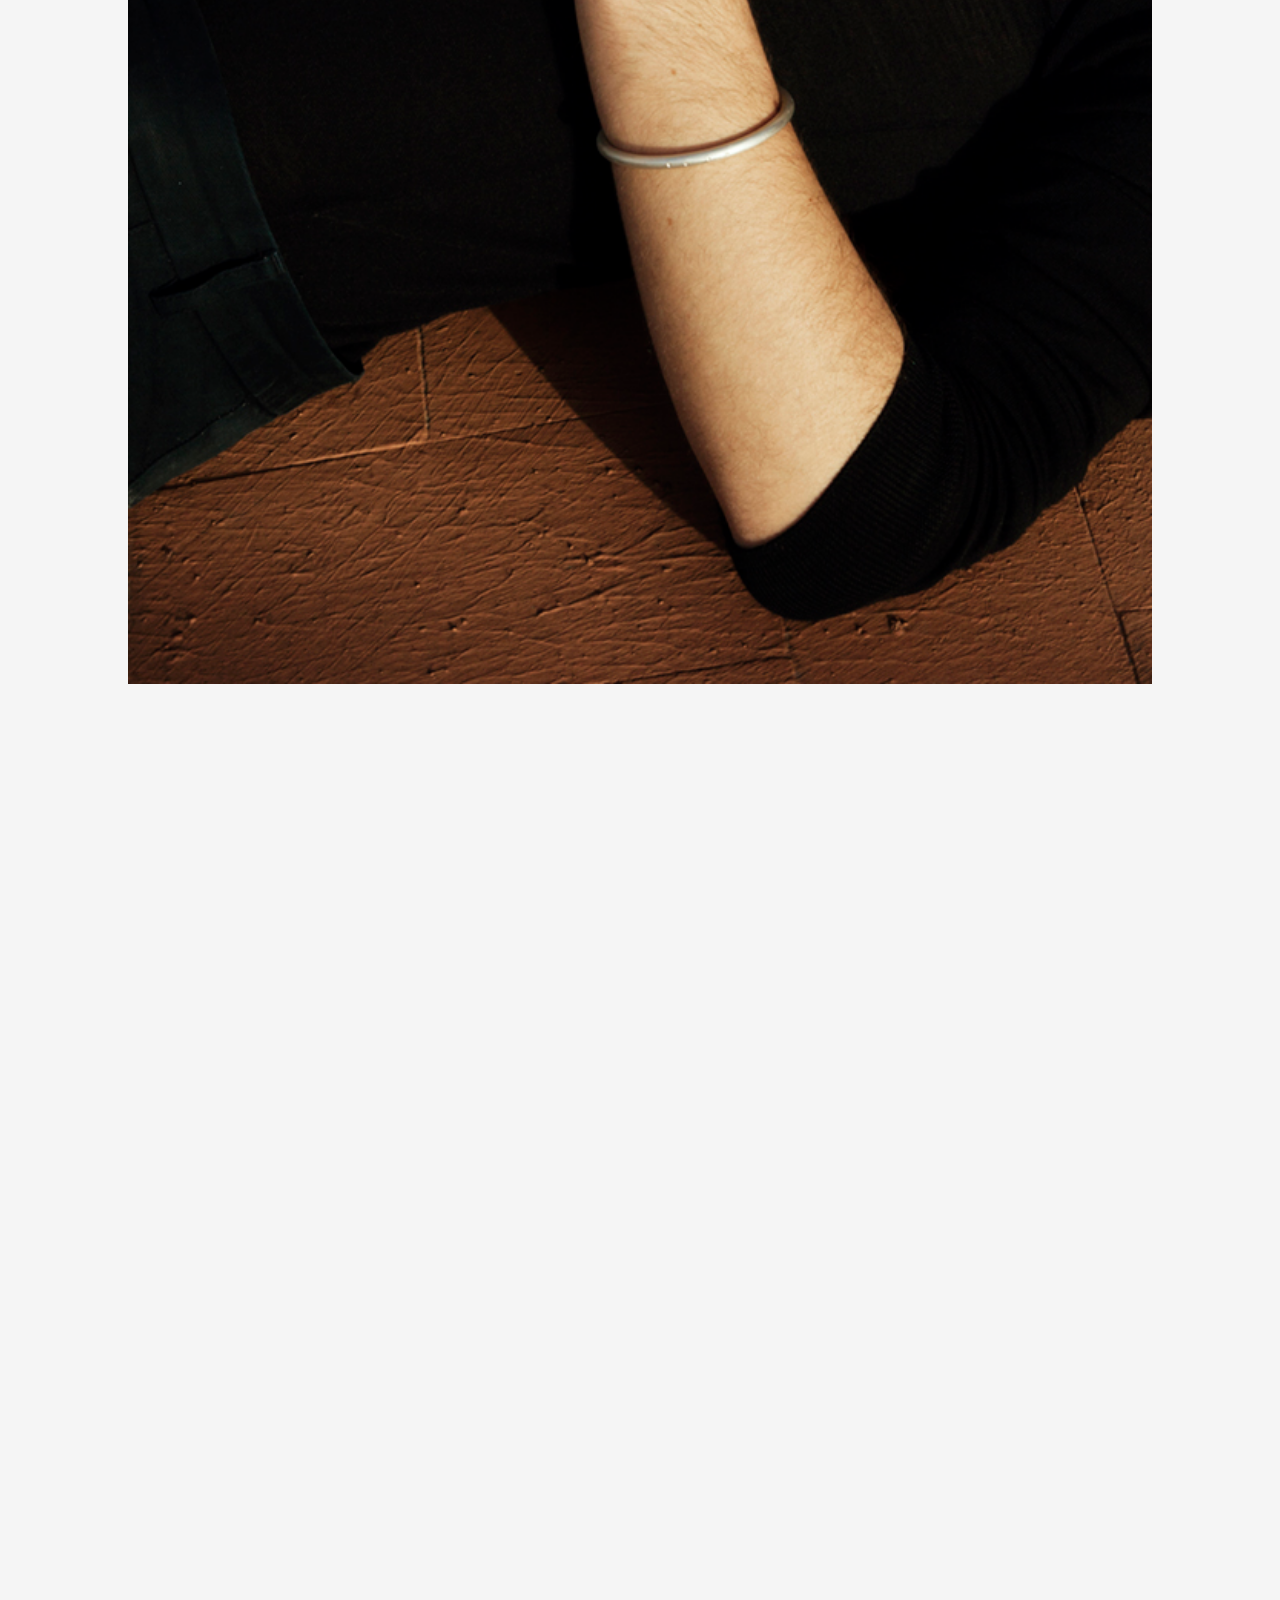
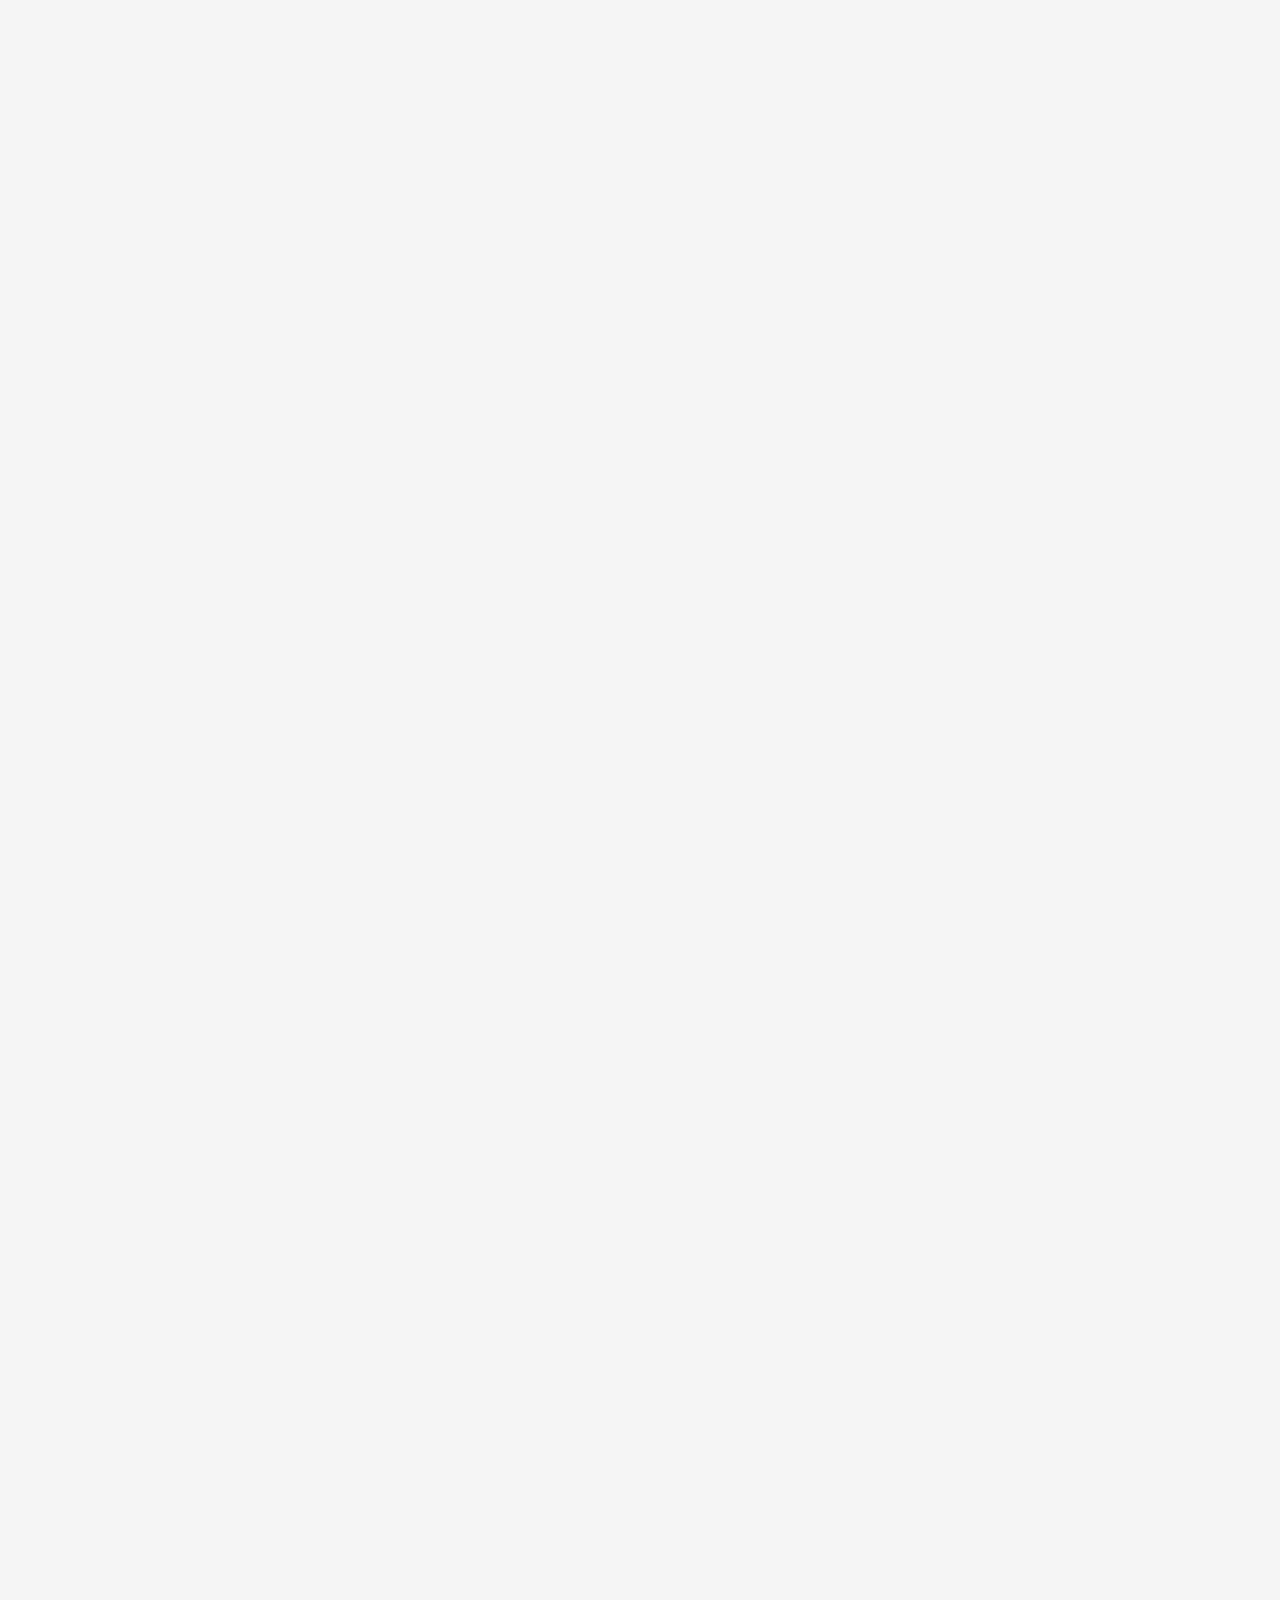
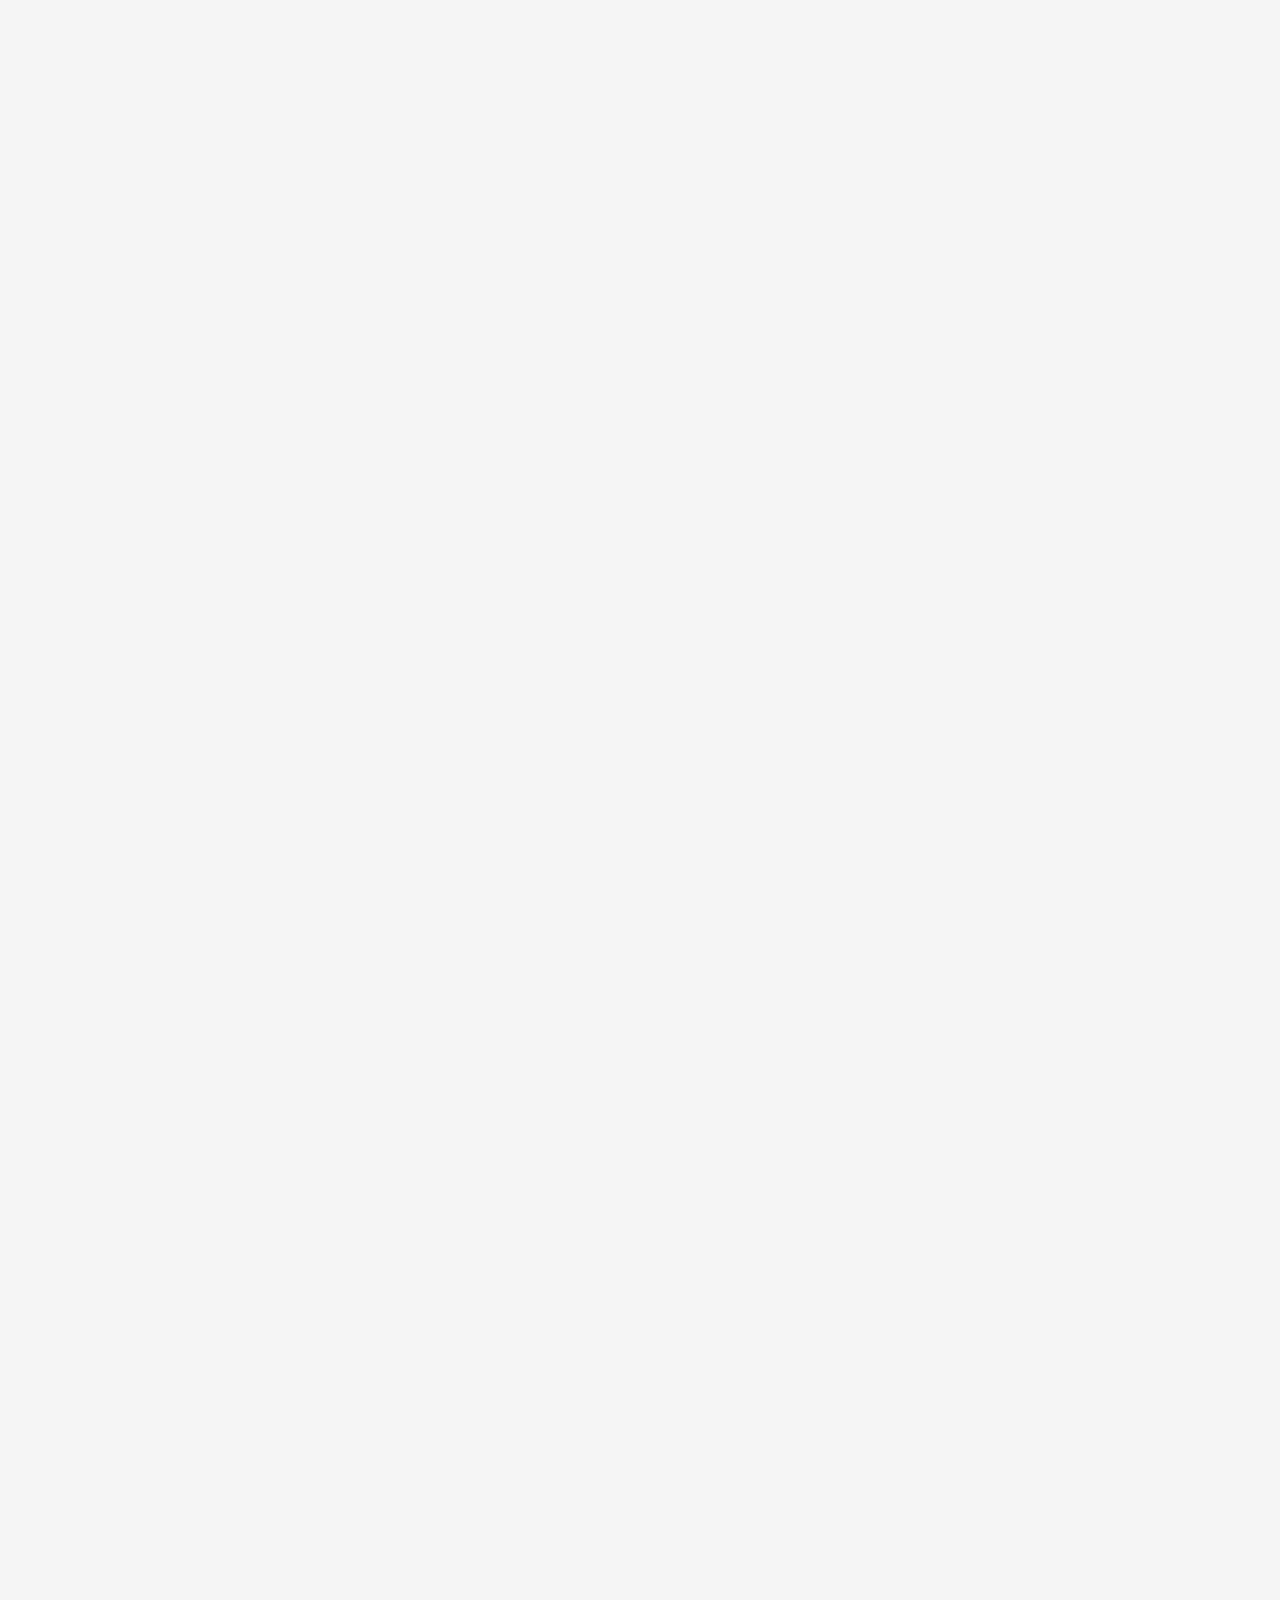
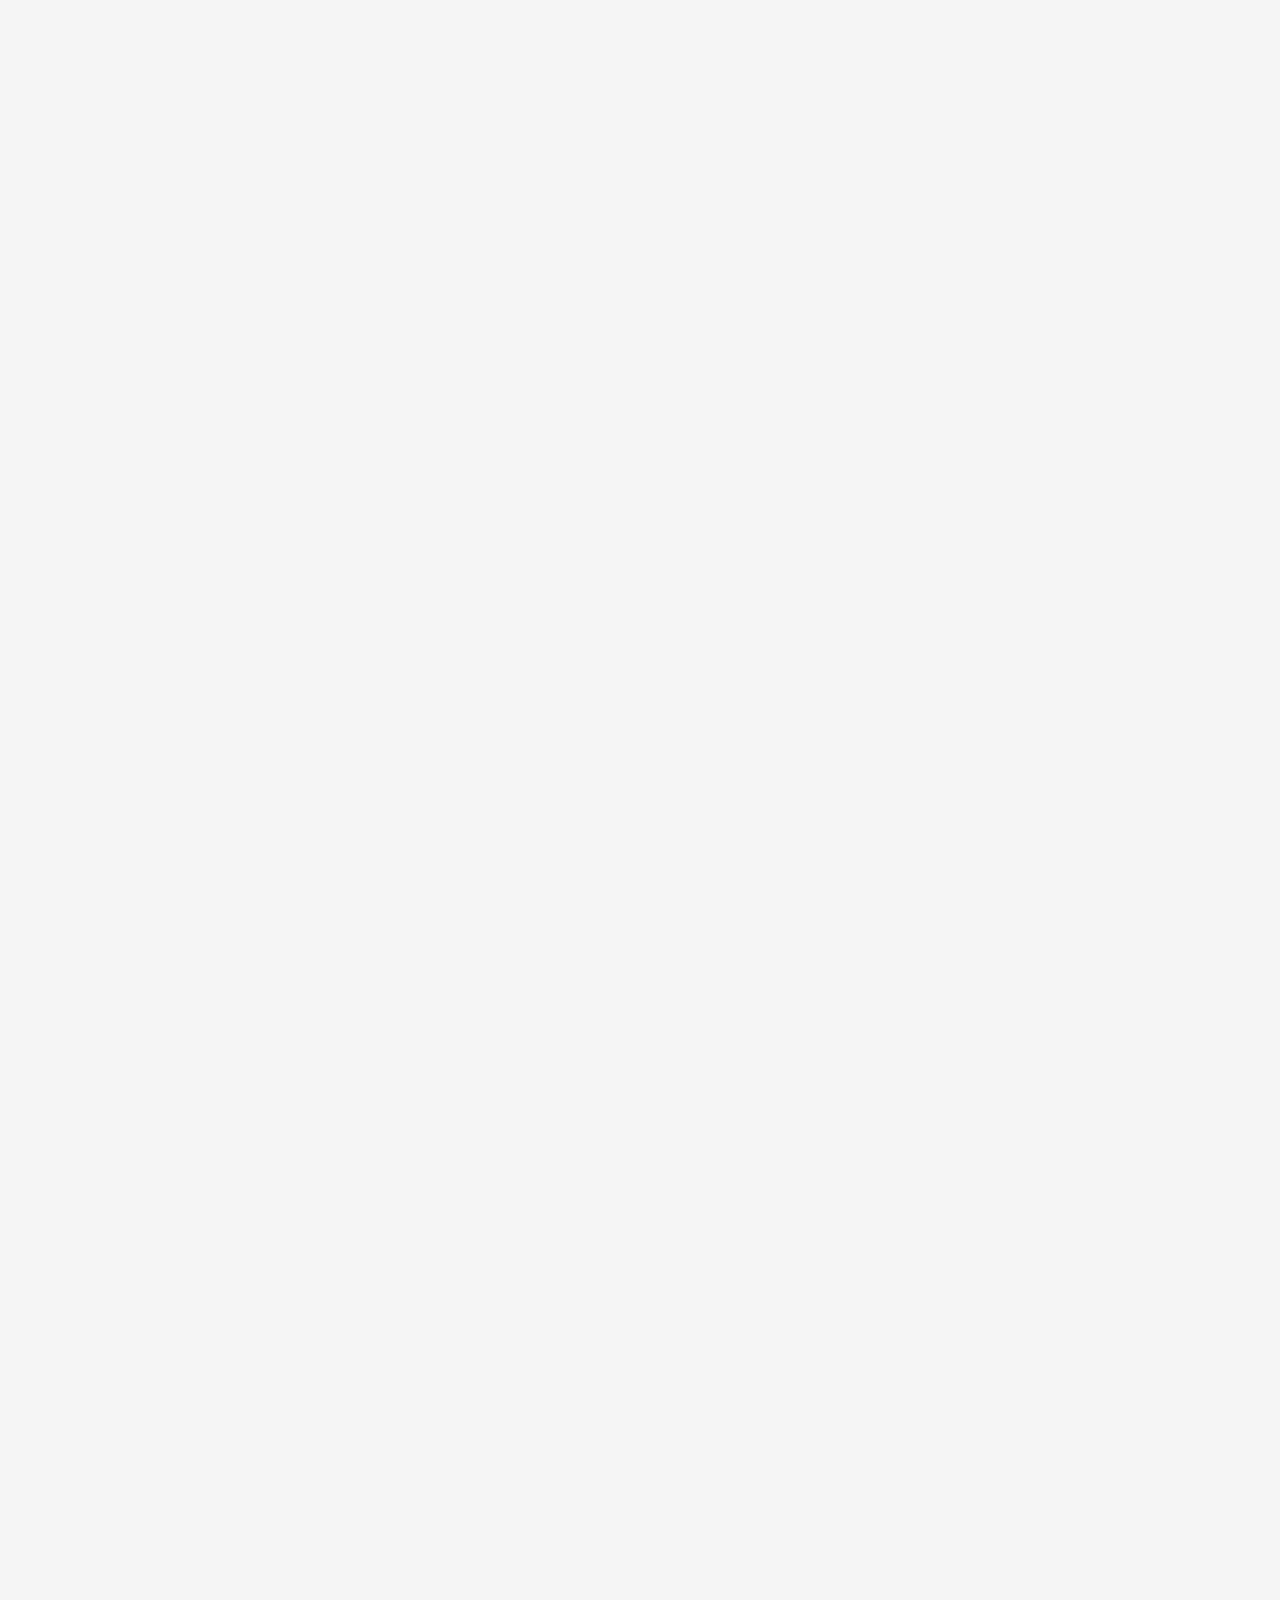
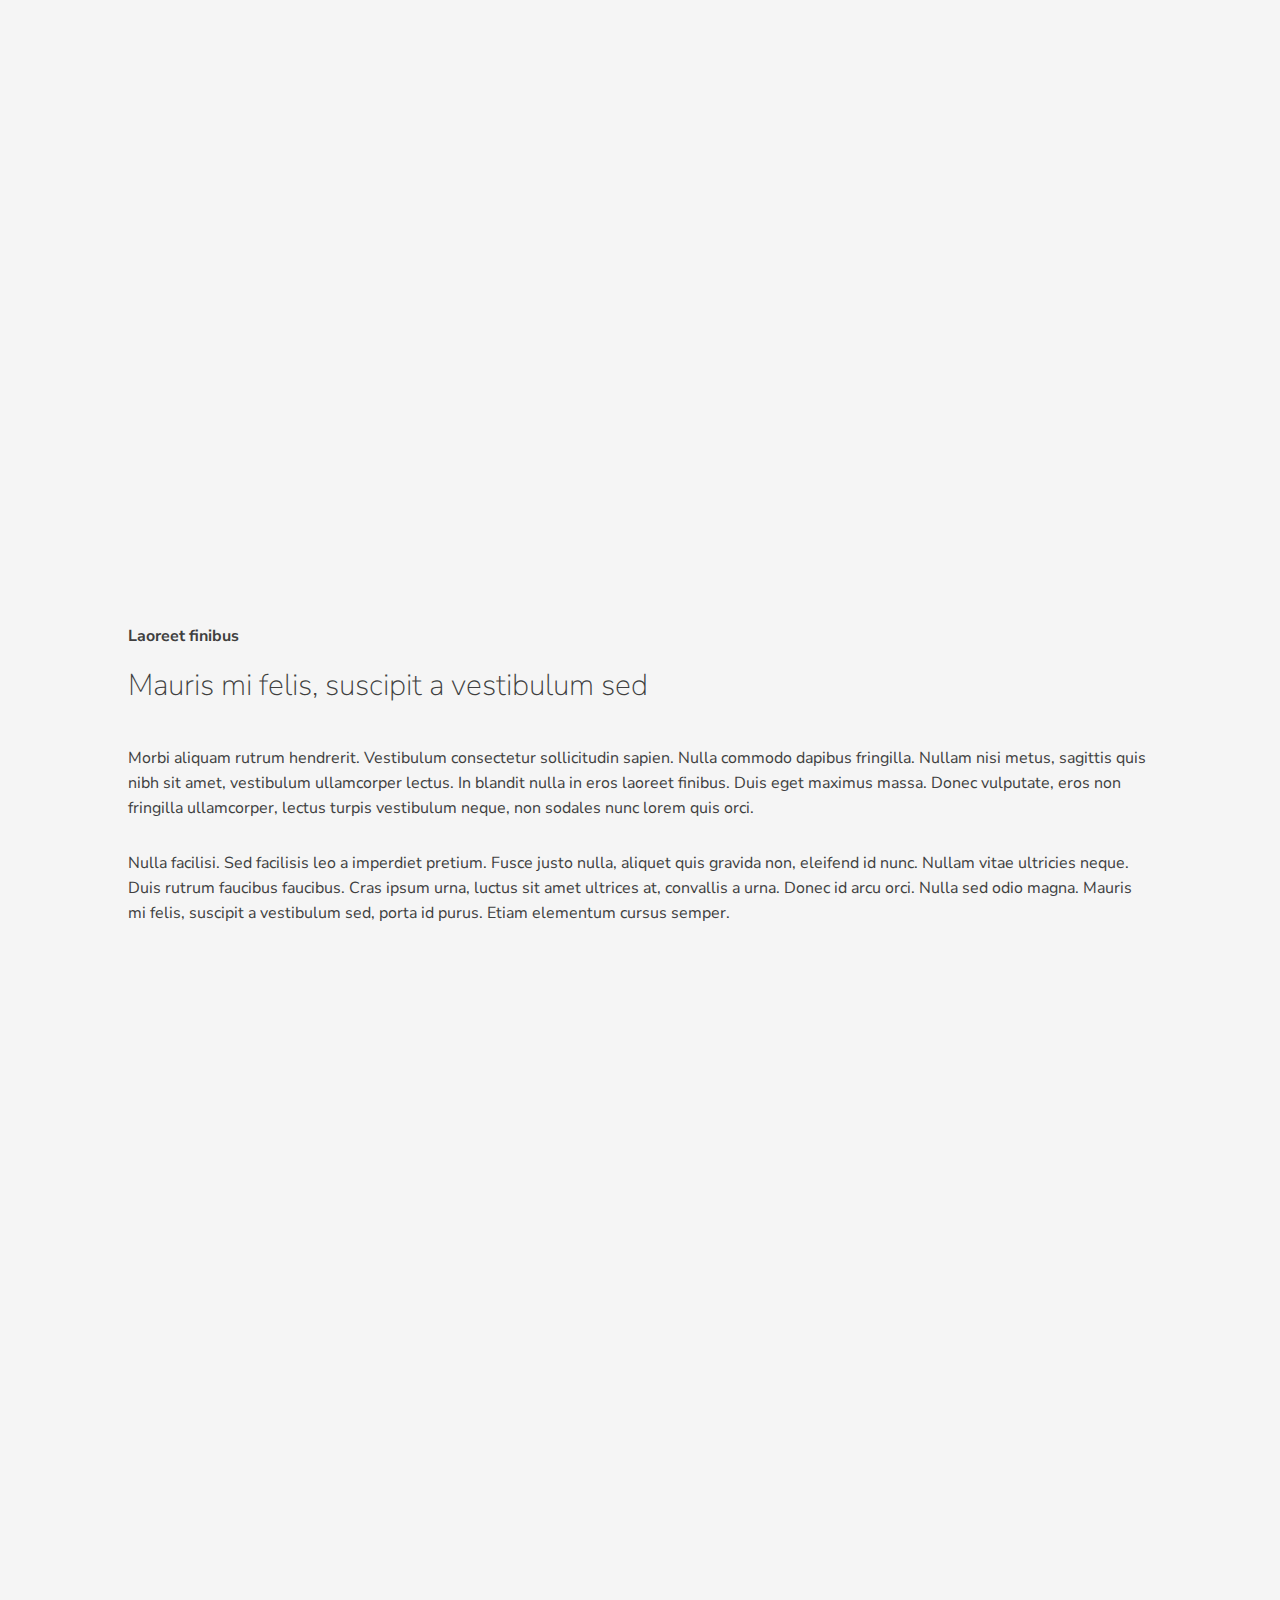
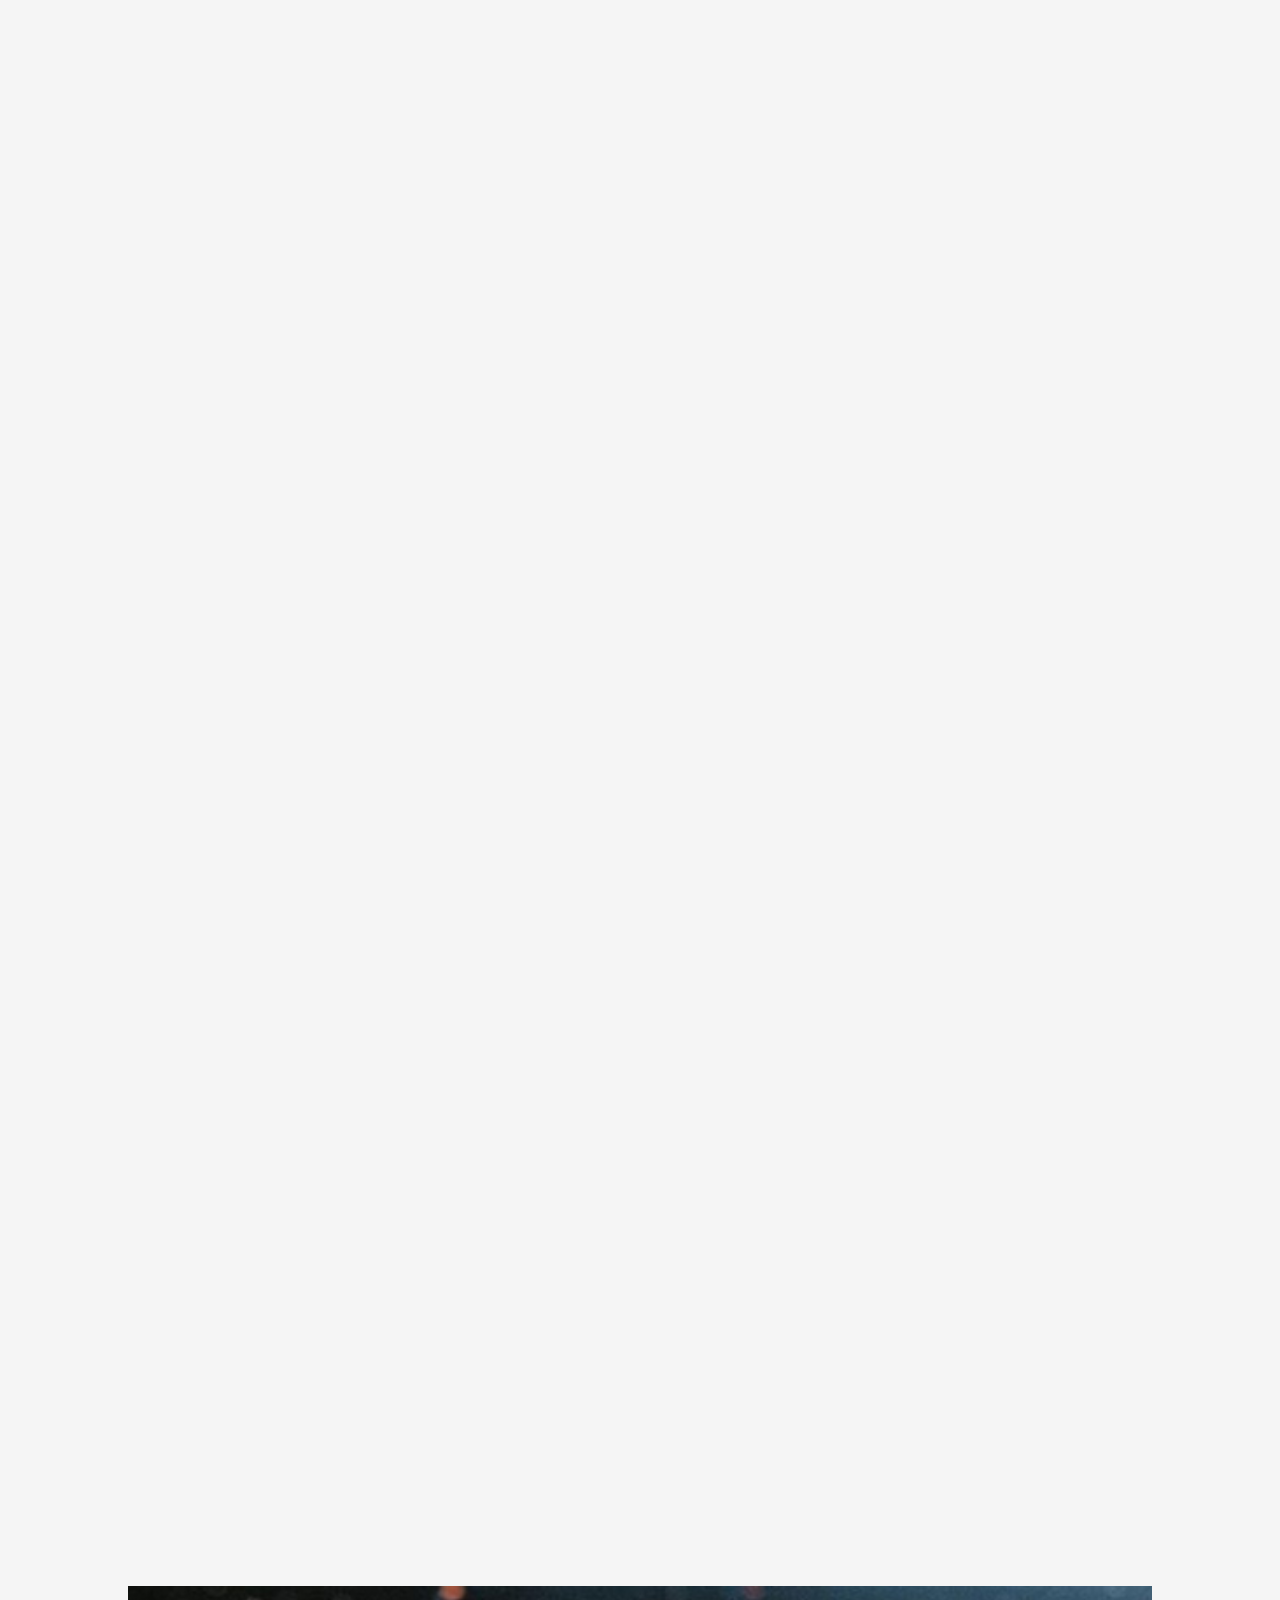
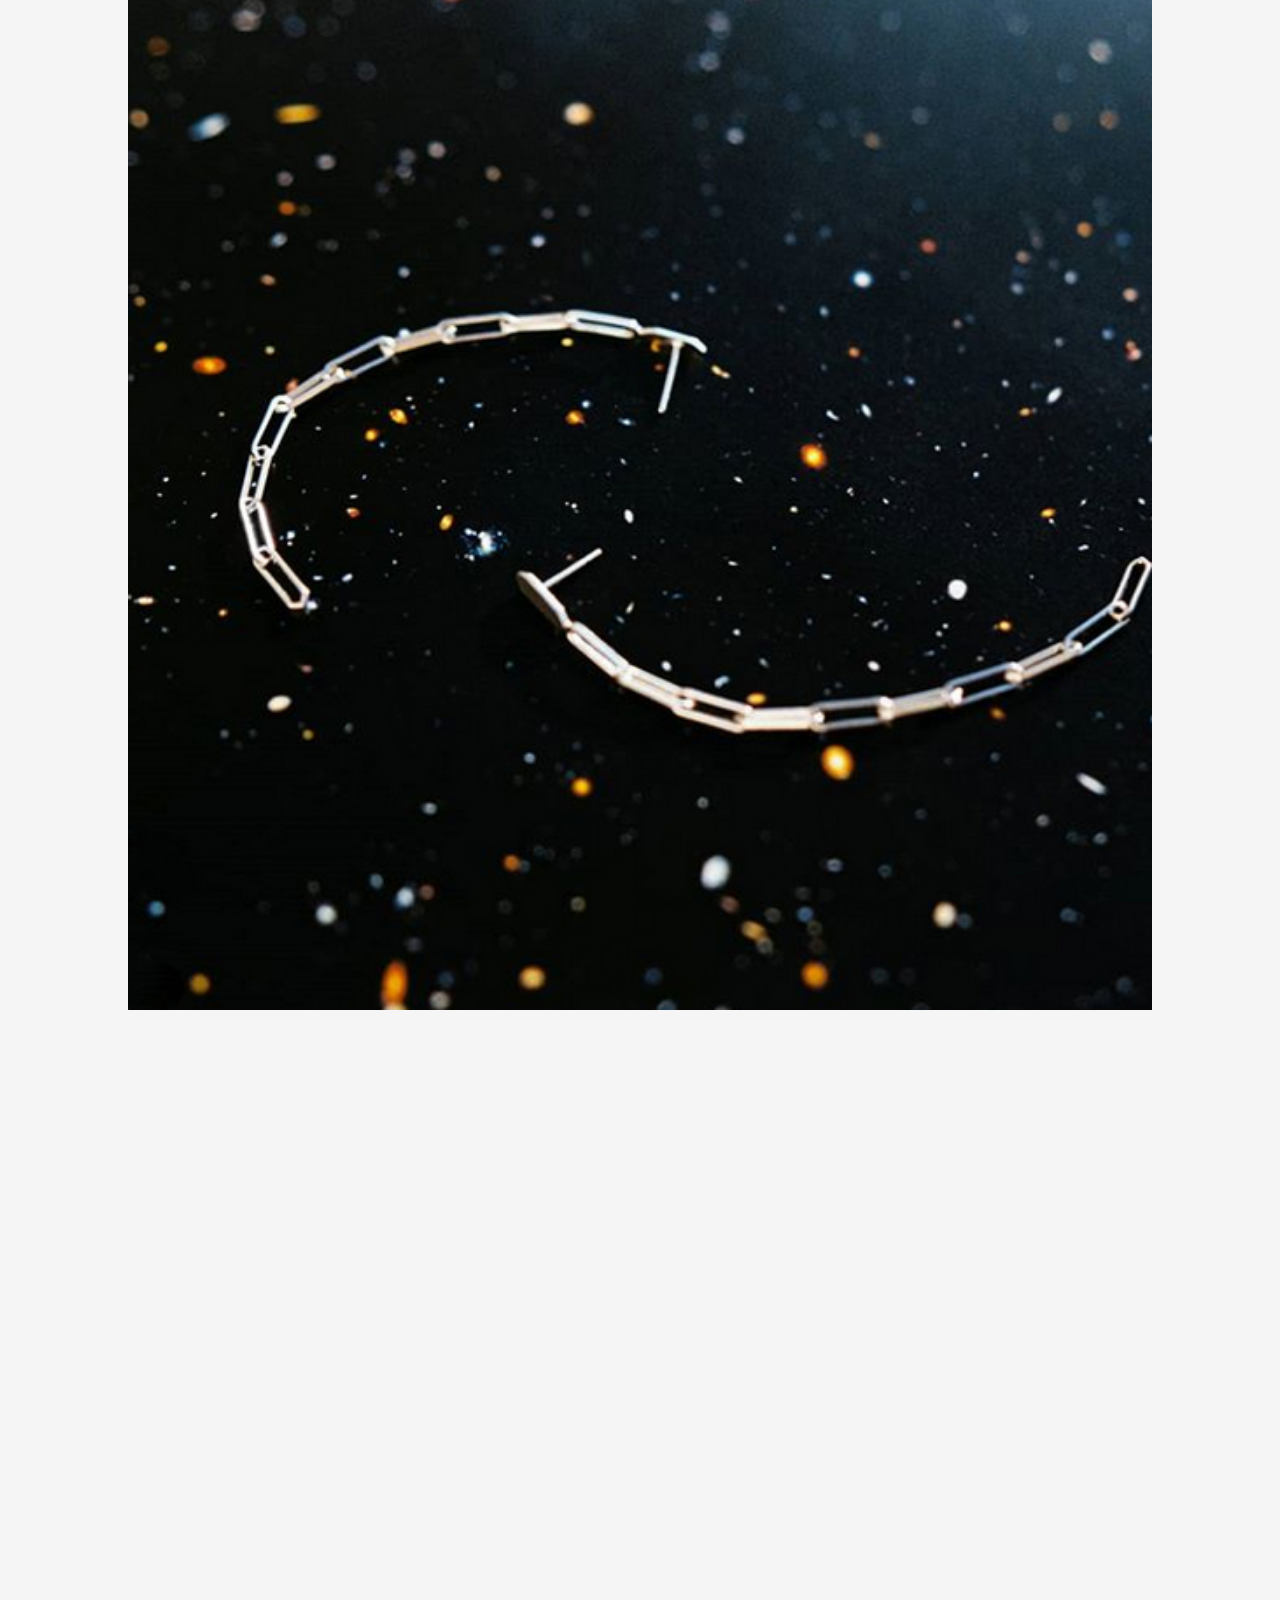
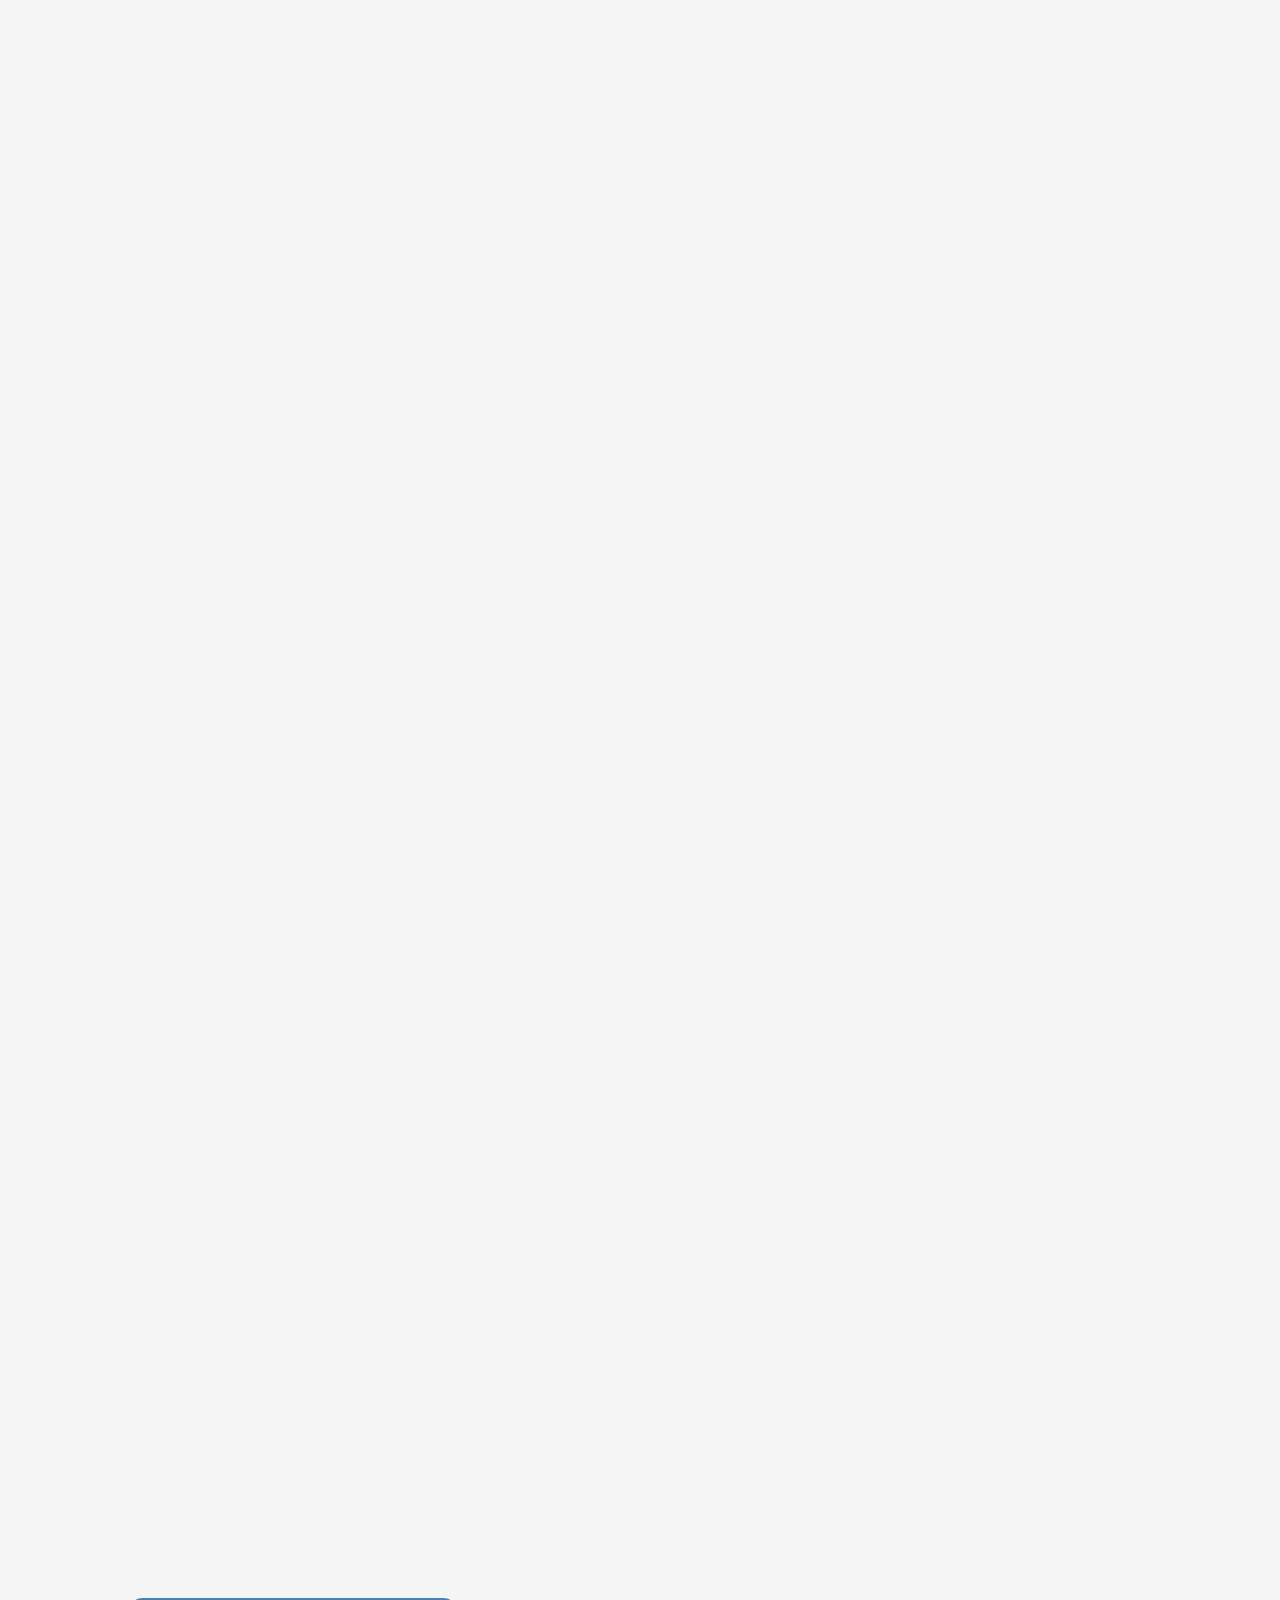
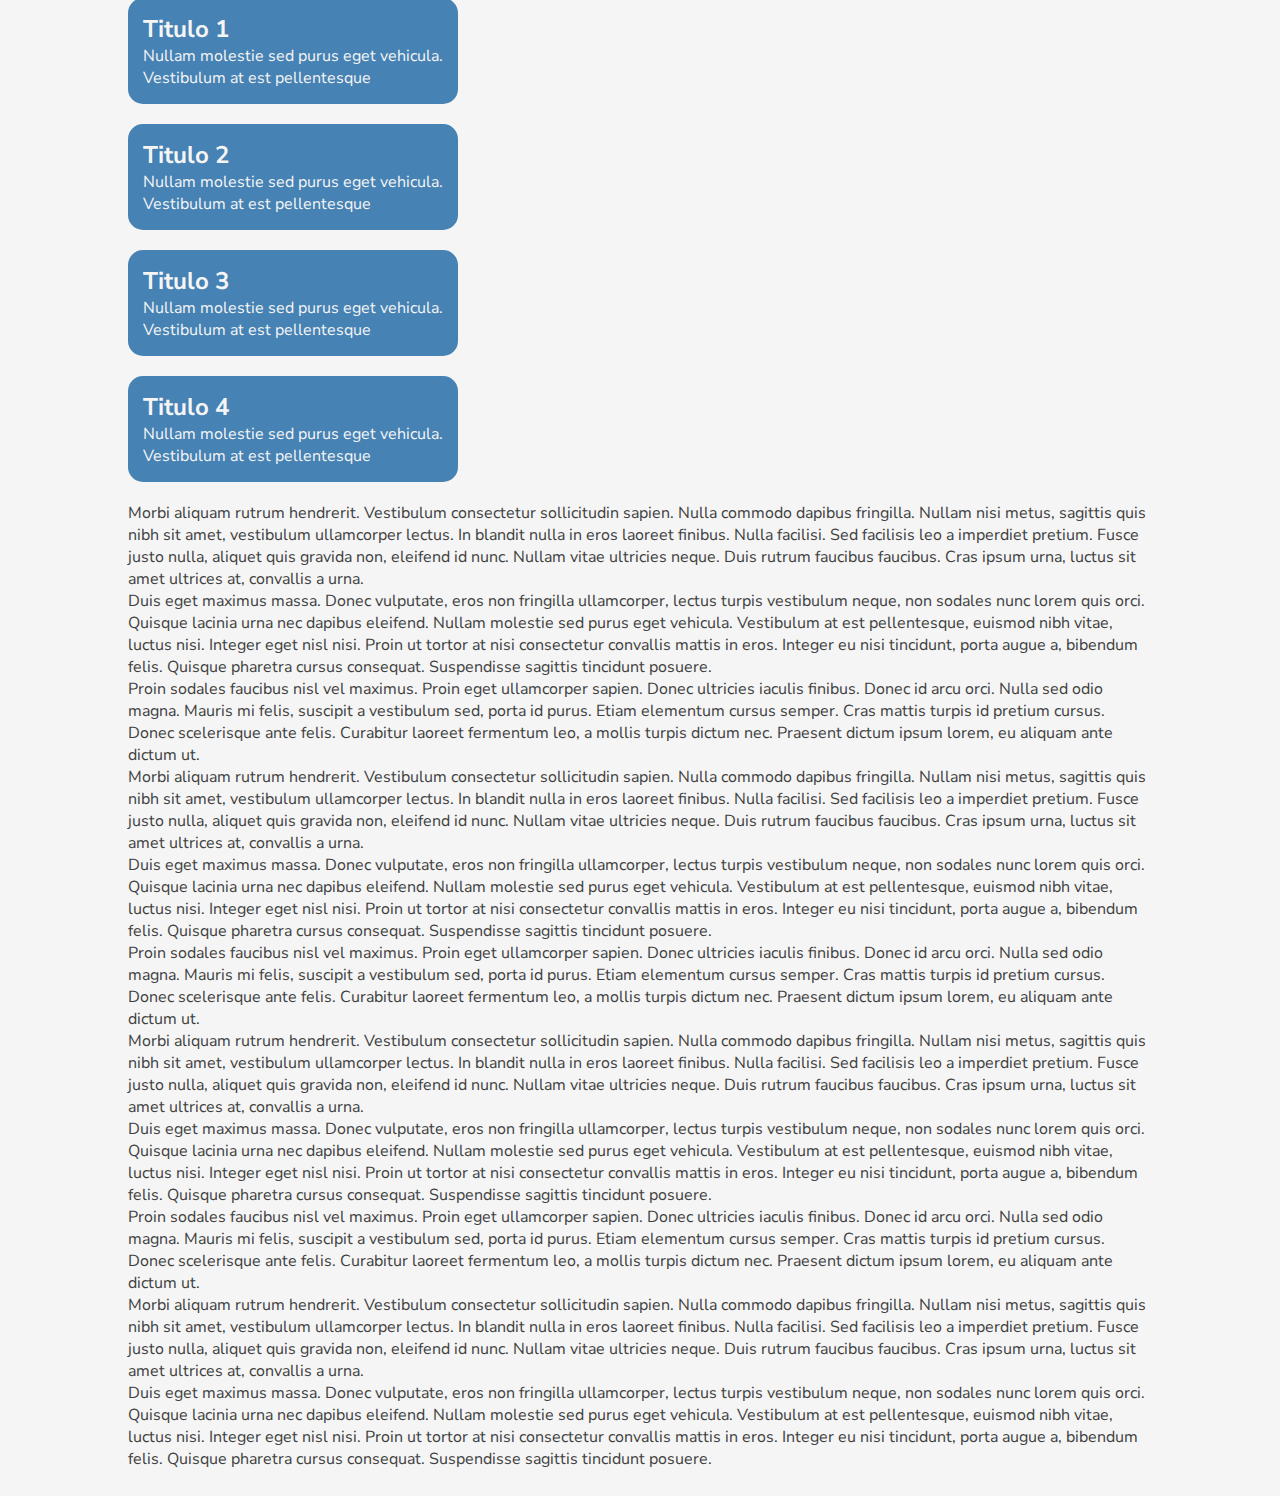
==== commit 6a866091: "Fix animation with isElementInViewport" ====
--- a/index.html
+++ b/index.html
@@ -37,12 +37,12 @@
             <img src="images/IMG_0735.jpg" alt="">
         </div>
         <div class="project__image__container">
-            <img src="images/IMG_0107.jpg" alt="">
-            <img src="images/IMG_0784.jpg" alt="">
+            <img src="images/IMG_0107.jpg" alt="" class="animated">
+            <img src="images/IMG_0784.jpg" alt="" class="animated">
         </div>
         <div class="project__image__container">
-            <img src="images/IMG_0087.jpg" alt="">
-            <img src="images/IMG_0665.jpg" alt="">
+            <img src="images/IMG_0087.jpg" alt="" class="animated">
+            <img src="images/IMG_0665.jpg" alt="" class="animated">
         </div>
     
         </div>
@@ -70,16 +70,16 @@
             </p>
         </section>
     
-        <div class="project__image__container">
+        <div class="project__image__container animated">
             <img src="images/img_5.jpg" alt="">
         </div>
         <div class="project__image__container">
-            <img src="images/img_1.jpg" alt="">
+            <img src="images/img_1.jpg" alt="" class="animated">
             <img src="images/img_2.jpg" alt="">
         </div>
         <div class="project__image__container">
-            <img src="images/img_4.jpg" alt="">
-            <img src="images/img_3.jpg" alt="">
+            <img src="images/img_4.jpg" alt="" class="animated">
+            <img src="images/img_3.jpg" alt="" class="animated">
         </div>
     
         </div>
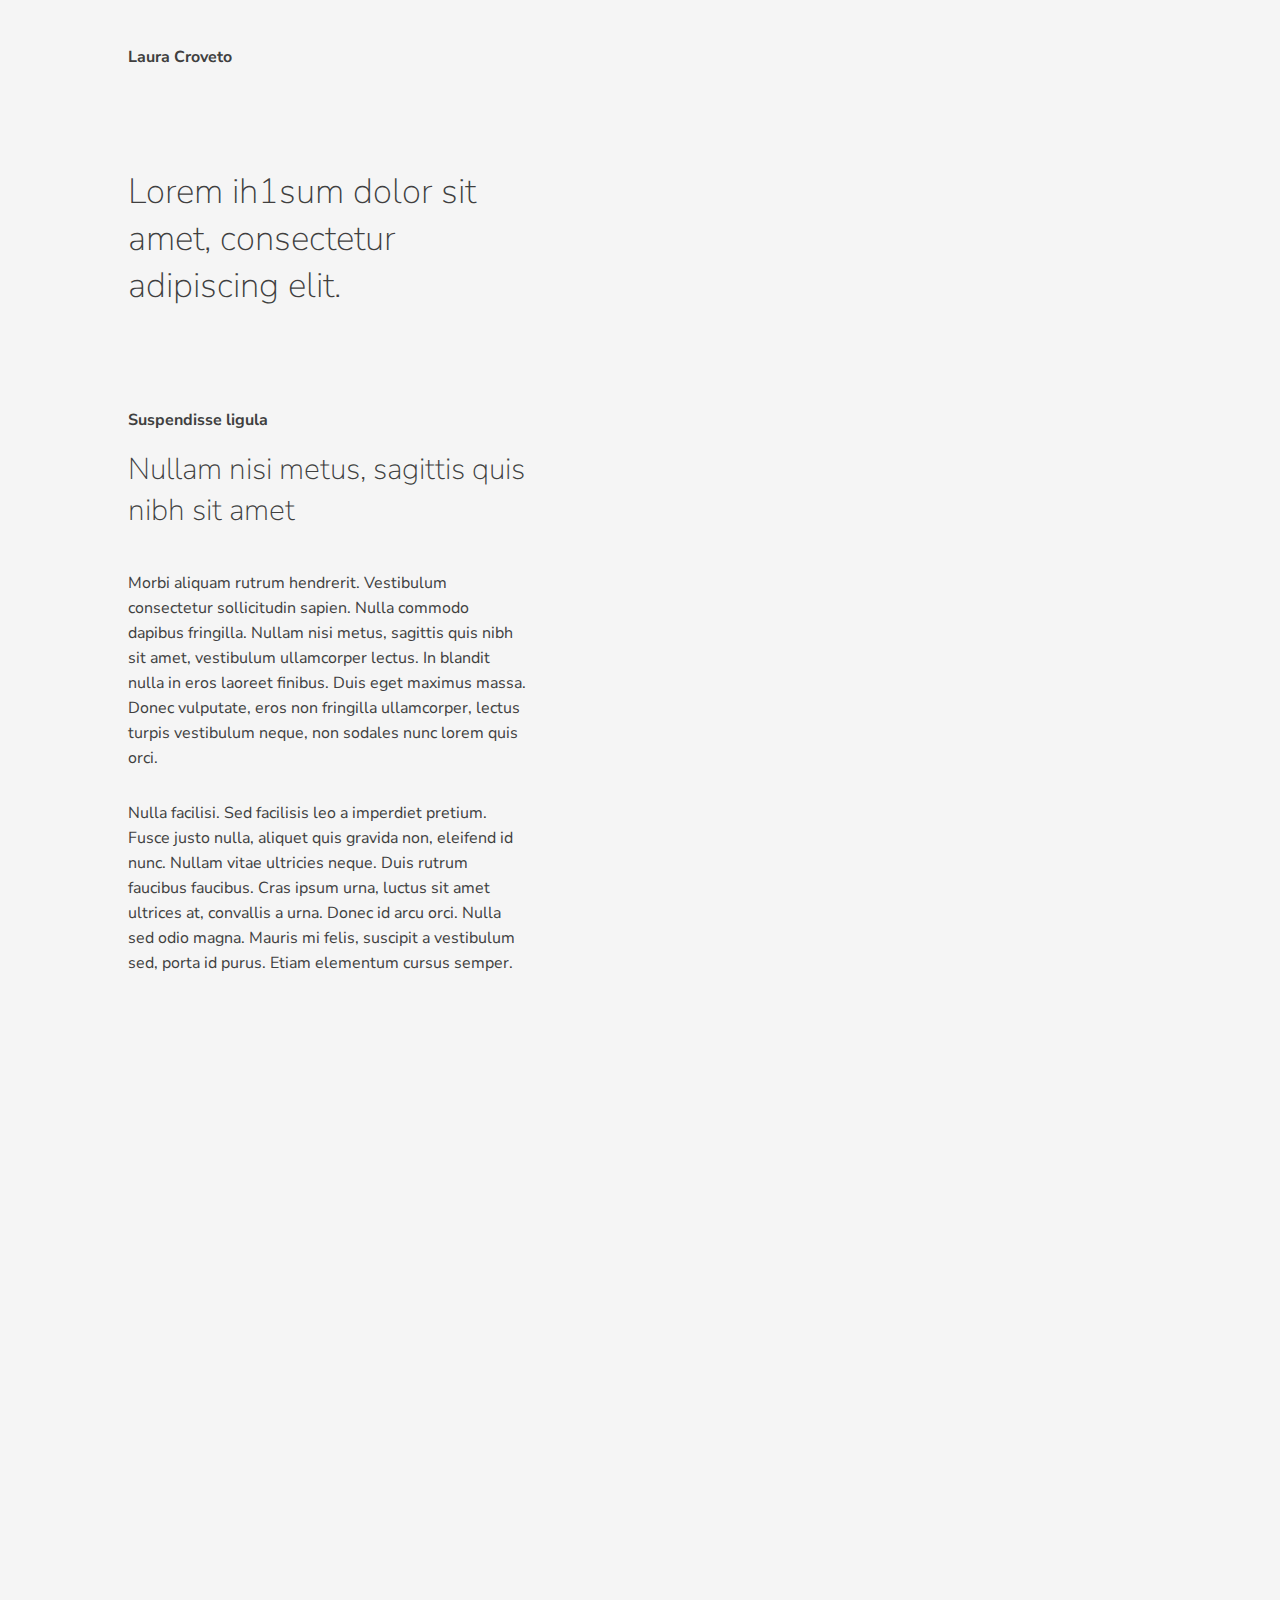
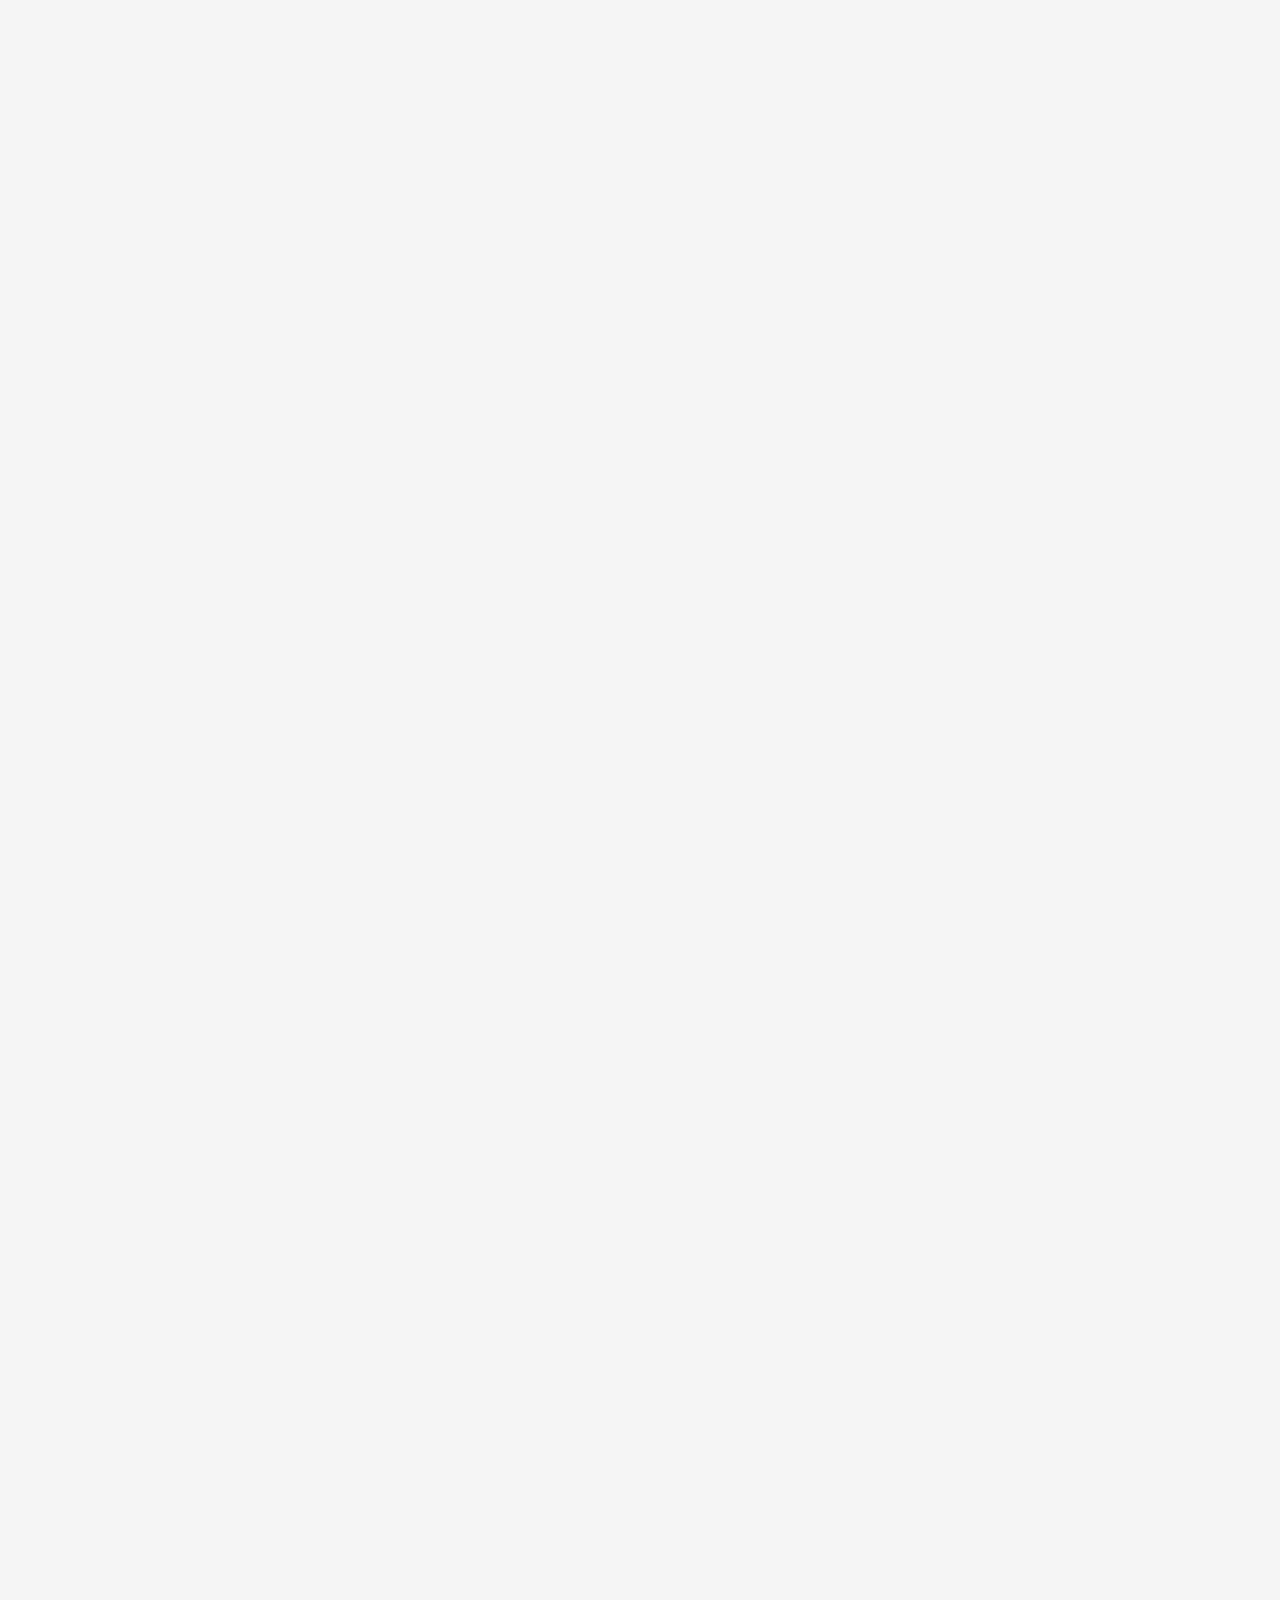
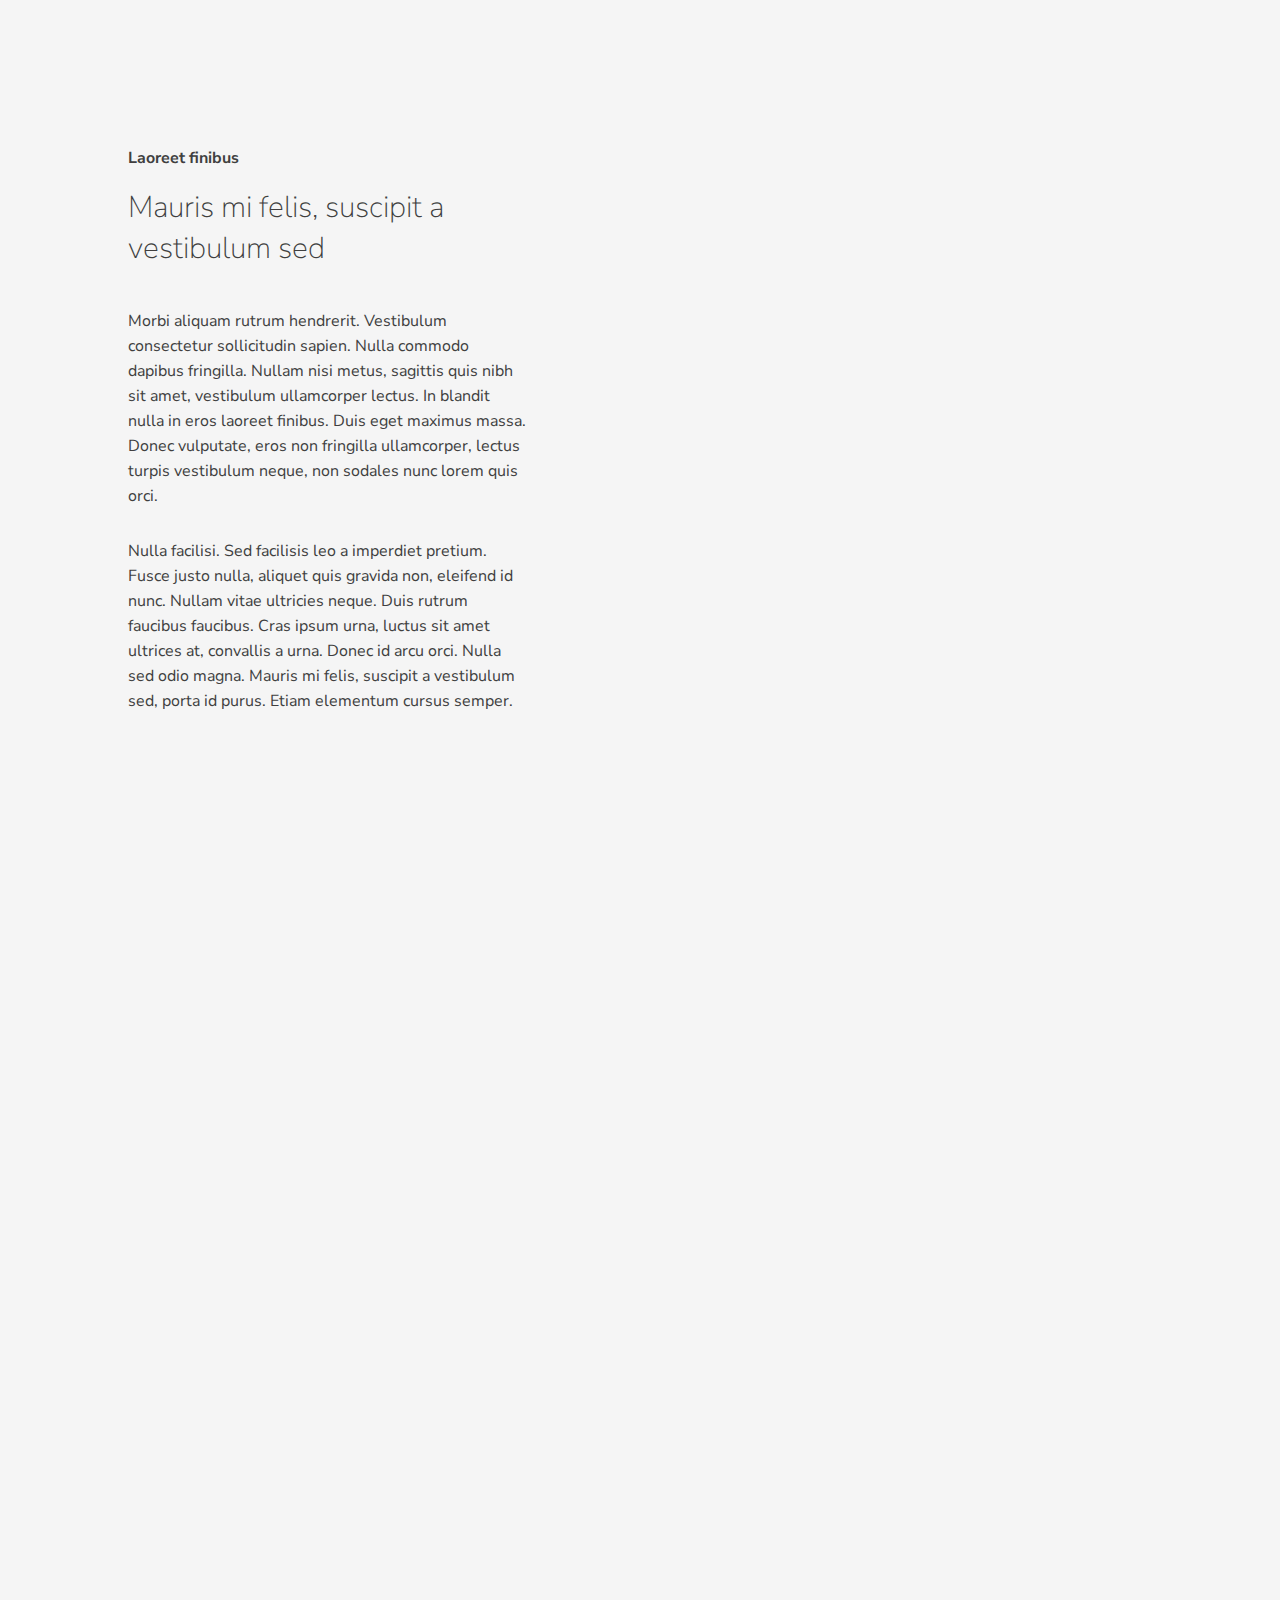
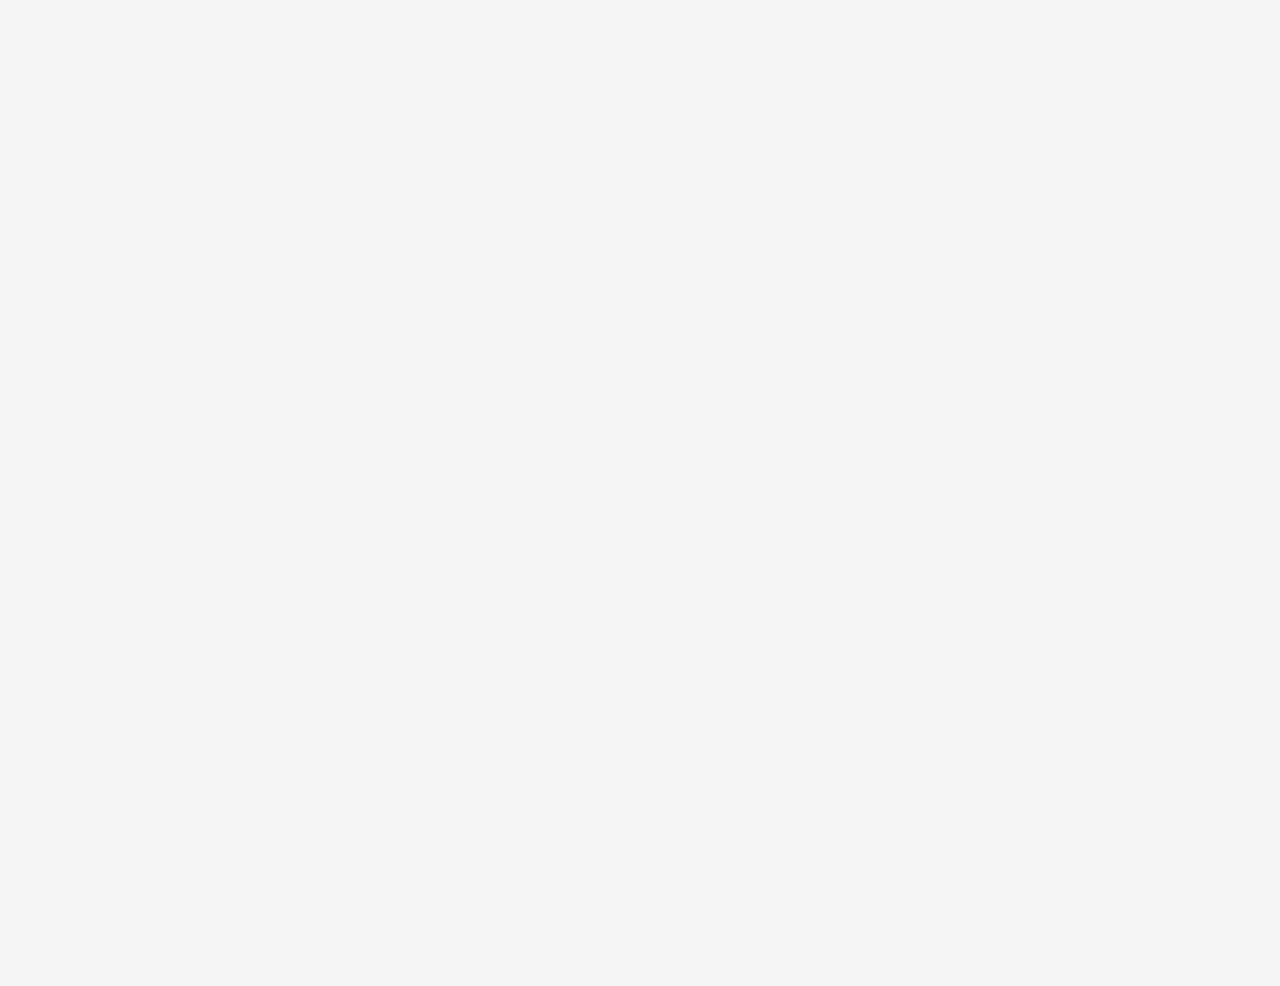
==== commit 28783f6a: "Set responsive @media" ====
--- a/index.html
+++ b/index.html
@@ -33,16 +33,16 @@
             </p>
         </section>
     
-        <div class="project__image__container animated">
-            <img src="images/IMG_0735.jpg" alt="">
+        <div class="project__image__container">
+            <img src="images/IMG_0735.jpg" alt="" class=" animated">
         </div>
-        <div class="project__image__container">
-            <img src="images/IMG_0107.jpg" alt="" class="animated">
-            <img src="images/IMG_0784.jpg" alt="" class="animated">
+        <div class="project__image__container project__image__container--wider">
+            <img src="images/IMG_0107.jpg" alt="" class="animated project__image__container--padding1">
+            <img src="images/IMG_0784.jpg" alt="" class="animated project__image__container--padding2">
         </div>
-        <div class="project__image__container">
-            <img src="images/IMG_0087.jpg" alt="" class="animated">
-            <img src="images/IMG_0665.jpg" alt="" class="animated">
+        <div class="project__image__container project__image__container--wider2">
+            <img src="images/IMG_0087.jpg" alt="" class="animated project__image__container--padding2">
+            <img src="images/IMG_0665.jpg" alt="" class="animated project__image__container--padding1">
         </div>
     
         </div>
@@ -73,50 +73,17 @@
         <div class="project__image__container animated">
             <img src="images/img_5.jpg" alt="">
         </div>
-        <div class="project__image__container">
-            <img src="images/img_1.jpg" alt="" class="animated">
-            <img src="images/img_2.jpg" alt="">
+        <div class="project__image__container project__image__container--wider">
+            <img src="images/img_1.jpg" alt="" class="project__image__container--padding2 animated">
+            <img src="images/img_2.jpg" alt="" class=" project__image__container--padding1 animated">
         </div>
-        <div class="project__image__container">
-            <img src="images/img_4.jpg" alt="" class="animated">
-            <img src="images/img_3.jpg" alt="" class="animated">
+        <div class="project__image__container project__image__container--wider2">
+            <img src="images/img_4.jpg" alt="" class="project__image__container--padding1 animated">
+            <img src="images/img_3.jpg" alt="" class="project__image__container--padding2 animated">
         </div>
     
         </div>
     </article>
-    <div class="container">
-        <div class="box">
-            <h2>Titulo 1</h2>
-            <p>Nullam molestie sed purus eget vehicula. Vestibulum at est pellentesque</p>
-        </div>
-        <div class="box">
-            <h2>Titulo 2</h2>
-            <p>Nullam molestie sed purus eget vehicula. Vestibulum at est pellentesque</p>
-        </div>
-        <div class="box">
-            <h2>Titulo 3</h2>
-            <p>Nullam molestie sed purus eget vehicula. Vestibulum at est pellentesque</p>
-        </div>
-        <div class="box">
-            <h2>Titulo 4</h2>
-            <p>Nullam molestie sed purus eget vehicula. Vestibulum at est pellentesque</p>
-        </div>
-    </div>
-    <div>
-        <p>Morbi aliquam rutrum hendrerit. Vestibulum consectetur sollicitudin sapien. Nulla commodo dapibus fringilla. Nullam nisi metus, sagittis quis nibh sit amet, vestibulum ullamcorper lectus. In blandit nulla in eros laoreet finibus. Nulla facilisi. Sed facilisis leo a imperdiet pretium. Fusce justo nulla, aliquet quis gravida non, eleifend id nunc. Nullam vitae ultricies neque. Duis rutrum faucibus faucibus. Cras ipsum urna, luctus sit amet ultrices at, convallis a urna. </p>
-    <p>Duis eget maximus massa. Donec vulputate, eros non fringilla ullamcorper, lectus turpis vestibulum neque, non sodales nunc lorem quis orci. Quisque lacinia urna nec dapibus eleifend. Nullam molestie sed purus eget vehicula. Vestibulum at est pellentesque, euismod nibh vitae, luctus nisi. Integer eget nisl nisi. Proin ut tortor at nisi consectetur convallis mattis in eros. Integer eu nisi tincidunt, porta augue a, bibendum felis. Quisque pharetra cursus consequat. Suspendisse sagittis tincidunt posuere. </p>
-    <p>Proin sodales faucibus nisl vel maximus. Proin eget ullamcorper sapien. Donec ultricies iaculis finibus. Donec id arcu orci. Nulla sed odio magna. Mauris mi felis, suscipit a vestibulum sed, porta id purus. Etiam elementum cursus semper. Cras mattis turpis id pretium cursus. Donec scelerisque ante felis. Curabitur laoreet fermentum leo, a mollis turpis dictum nec. Praesent dictum ipsum lorem, eu aliquam ante dictum ut. </p>
-    <p>Morbi aliquam rutrum hendrerit. Vestibulum consectetur sollicitudin sapien. Nulla commodo dapibus fringilla. Nullam nisi metus, sagittis quis nibh sit amet, vestibulum ullamcorper lectus. In blandit nulla in eros laoreet finibus. Nulla facilisi. Sed facilisis leo a imperdiet pretium. Fusce justo nulla, aliquet quis gravida non, eleifend id nunc. Nullam vitae ultricies neque. Duis rutrum faucibus faucibus. Cras ipsum urna, luctus sit amet ultrices at, convallis a urna. </p>
-    <p>Duis eget maximus massa. Donec vulputate, eros non fringilla ullamcorper, lectus turpis vestibulum neque, non sodales nunc lorem quis orci. Quisque lacinia urna nec dapibus eleifend. Nullam molestie sed purus eget vehicula. Vestibulum at est pellentesque, euismod nibh vitae, luctus nisi. Integer eget nisl nisi. Proin ut tortor at nisi consectetur convallis mattis in eros. Integer eu nisi tincidunt, porta augue a, bibendum felis. Quisque pharetra cursus consequat. Suspendisse sagittis tincidunt posuere. </p>
-    <p>Proin sodales faucibus nisl vel maximus. Proin eget ullamcorper sapien. Donec ultricies iaculis finibus. Donec id arcu orci. Nulla sed odio magna. Mauris mi felis, suscipit a vestibulum sed, porta id purus. Etiam elementum cursus semper. Cras mattis turpis id pretium cursus. Donec scelerisque ante felis. Curabitur laoreet fermentum leo, a mollis turpis dictum nec. Praesent dictum ipsum lorem, eu aliquam ante dictum ut. </p>
-    <p>Morbi aliquam rutrum hendrerit. Vestibulum consectetur sollicitudin sapien. Nulla commodo dapibus fringilla. Nullam nisi metus, sagittis quis nibh sit amet, vestibulum ullamcorper lectus. In blandit nulla in eros laoreet finibus. Nulla facilisi. Sed facilisis leo a imperdiet pretium. Fusce justo nulla, aliquet quis gravida non, eleifend id nunc. Nullam vitae ultricies neque. Duis rutrum faucibus faucibus. Cras ipsum urna, luctus sit amet ultrices at, convallis a urna. </p>
-    <p>Duis eget maximus massa. Donec vulputate, eros non fringilla ullamcorper, lectus turpis vestibulum neque, non sodales nunc lorem quis orci. Quisque lacinia urna nec dapibus eleifend. Nullam molestie sed purus eget vehicula. Vestibulum at est pellentesque, euismod nibh vitae, luctus nisi. Integer eget nisl nisi. Proin ut tortor at nisi consectetur convallis mattis in eros. Integer eu nisi tincidunt, porta augue a, bibendum felis. Quisque pharetra cursus consequat. Suspendisse sagittis tincidunt posuere. </p>
-    <p>Proin sodales faucibus nisl vel maximus. Proin eget ullamcorper sapien. Donec ultricies iaculis finibus. Donec id arcu orci. Nulla sed odio magna. Mauris mi felis, suscipit a vestibulum sed, porta id purus. Etiam elementum cursus semper. Cras mattis turpis id pretium cursus. Donec scelerisque ante felis. Curabitur laoreet fermentum leo, a mollis turpis dictum nec. Praesent dictum ipsum lorem, eu aliquam ante dictum ut. </p>
-    <p>Morbi aliquam rutrum hendrerit. Vestibulum consectetur sollicitudin sapien. Nulla commodo dapibus fringilla. Nullam nisi metus, sagittis quis nibh sit amet, vestibulum ullamcorper lectus. In blandit nulla in eros laoreet finibus. Nulla facilisi. Sed facilisis leo a imperdiet pretium. Fusce justo nulla, aliquet quis gravida non, eleifend id nunc. Nullam vitae ultricies neque. Duis rutrum faucibus faucibus. Cras ipsum urna, luctus sit amet ultrices at, convallis a urna. </p>
-    </div>
-    
-    <p>Duis eget maximus massa. Donec vulputate, eros non fringilla ullamcorper, lectus turpis vestibulum neque, non sodales nunc lorem quis orci. Quisque lacinia urna nec dapibus eleifend. Nullam molestie sed purus eget vehicula. Vestibulum at est pellentesque, euismod nibh vitae, luctus nisi. Integer eget nisl nisi. Proin ut tortor at nisi consectetur convallis mattis in eros. Integer eu nisi tincidunt, porta augue a, bibendum felis. Quisque pharetra cursus consequat. Suspendisse sagittis tincidunt posuere. </p>
-
     <script src="main.js"></script>
 </body>
 </html>--- a/main.css
+++ b/main.css
@@ -33,7 +33,7 @@
 }
 .project__text__subtitle {
     padding-bottom: 40px;
-    font-size: 30;
+    font-size: 30px;
 }
 .project__text__explanation {
     padding-bottom: 30px;
@@ -43,8 +43,9 @@
     width: 100%;
     padding-bottom: 40px;
 }
-.project__text {
-    /* width: 25%; */
+
+.project__image__container--wider, .project__image__container--wider2 {
+    margin-bottom: 15%;
 }
 .box {
     padding: 15px;
@@ -72,4 +73,93 @@
         transform: translateY(0px);
         
     }
-}+}
+
+@media only screen and (min-width: 768px) {
+    .project__image__container {
+        width: 75%;
+        text-align: center;
+        margin: auto;
+   }
+   .project__image__container--wider, .project__image__container--wider2 {
+    margin-bottom: 10%;
+}
+}
+
+@media only screen and (min-width: 900px) {
+
+   .project__text, .title {
+        width: 400px;
+   }
+   .project__image__container {
+       width: 300px;
+       margin-left: 0;
+   }
+   .project__image__container--wider img, .project__image__container--wider2 img{
+       width: 300px;
+   }
+   .project__image__container--wider, .project__image__container--wider2 {
+        width: 100%;
+        text-align: center;
+        margin: auto;
+        margin-bottom: 10%;
+   }
+   
+   .project__image__container--padding1 {
+    margin: 2%;
+   }
+   .project__image__container--padding2 {
+    margin: 6%;
+   }
+
+  }
+  @media only screen and (min-width: 1200px) {
+
+ 
+    .project__image__container {
+        width: 350px;
+    }
+    .project__image__container--wider img, .project__image__container--wider2 img{
+        width: 350px;
+    }
+    .project__image__container--wider, .project__image__container--wider2 {
+         width: 100%;
+         margin: auto;
+         margin-bottom: 10%;
+    }
+    
+    .project__image__container--padding1 {
+     margin: 3%;
+    }
+    .project__image__container--padding2 {
+     margin: 8%;
+    }
+ 
+   }
+   @media only screen and (min-width: 1500px) {
+
+ 
+    .project__image__container {
+        width: 400px;
+    }
+    .project__image__container--wider img, .project__image__container--wider2 img{
+        width: 400px;
+    }
+    .project__image__container--wider, .project__image__container--wider2 {
+         width: 100%;
+         margin: auto;
+         margin-bottom: 10%;
+    }
+    
+    .project__image__container--padding1 {
+     margin: 5%;
+    }
+    .project__image__container--padding2 {
+     margin: 10%;
+    }
+ 
+   }
+    
+  
+ 
+ 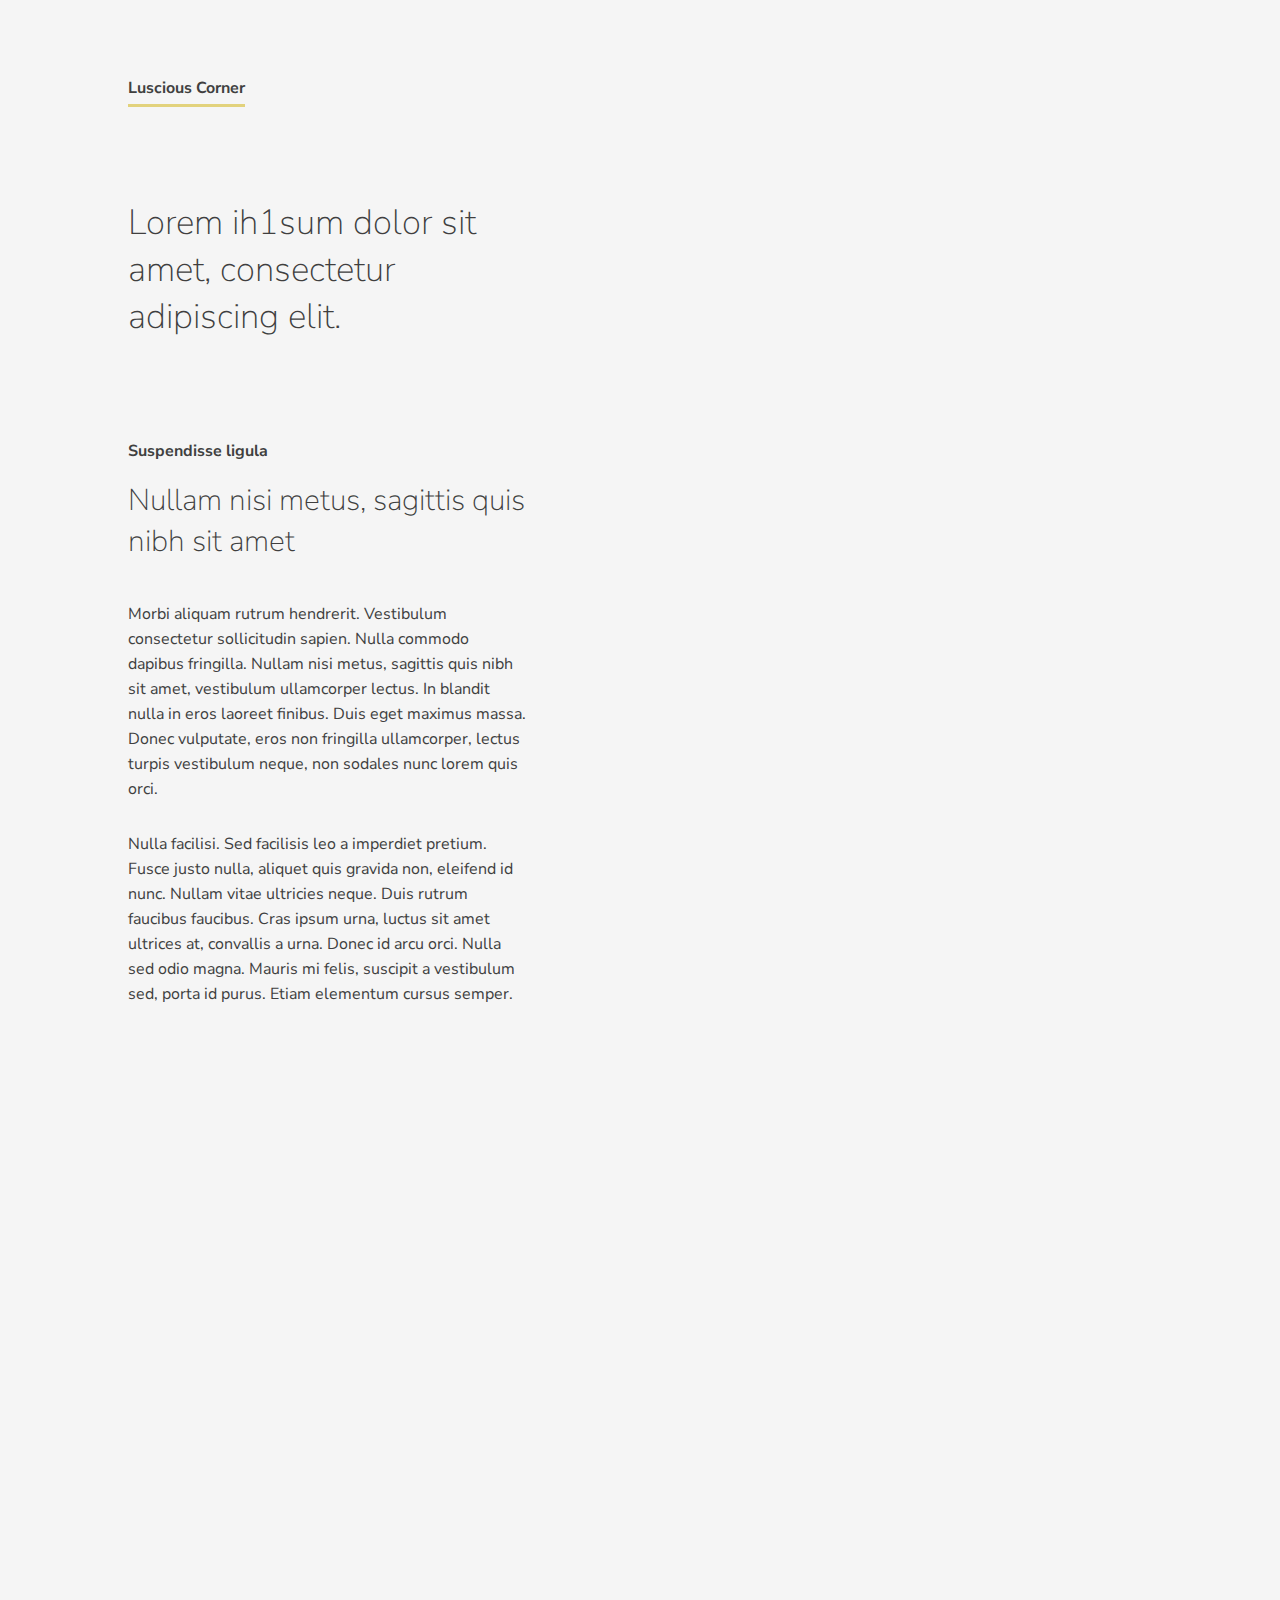
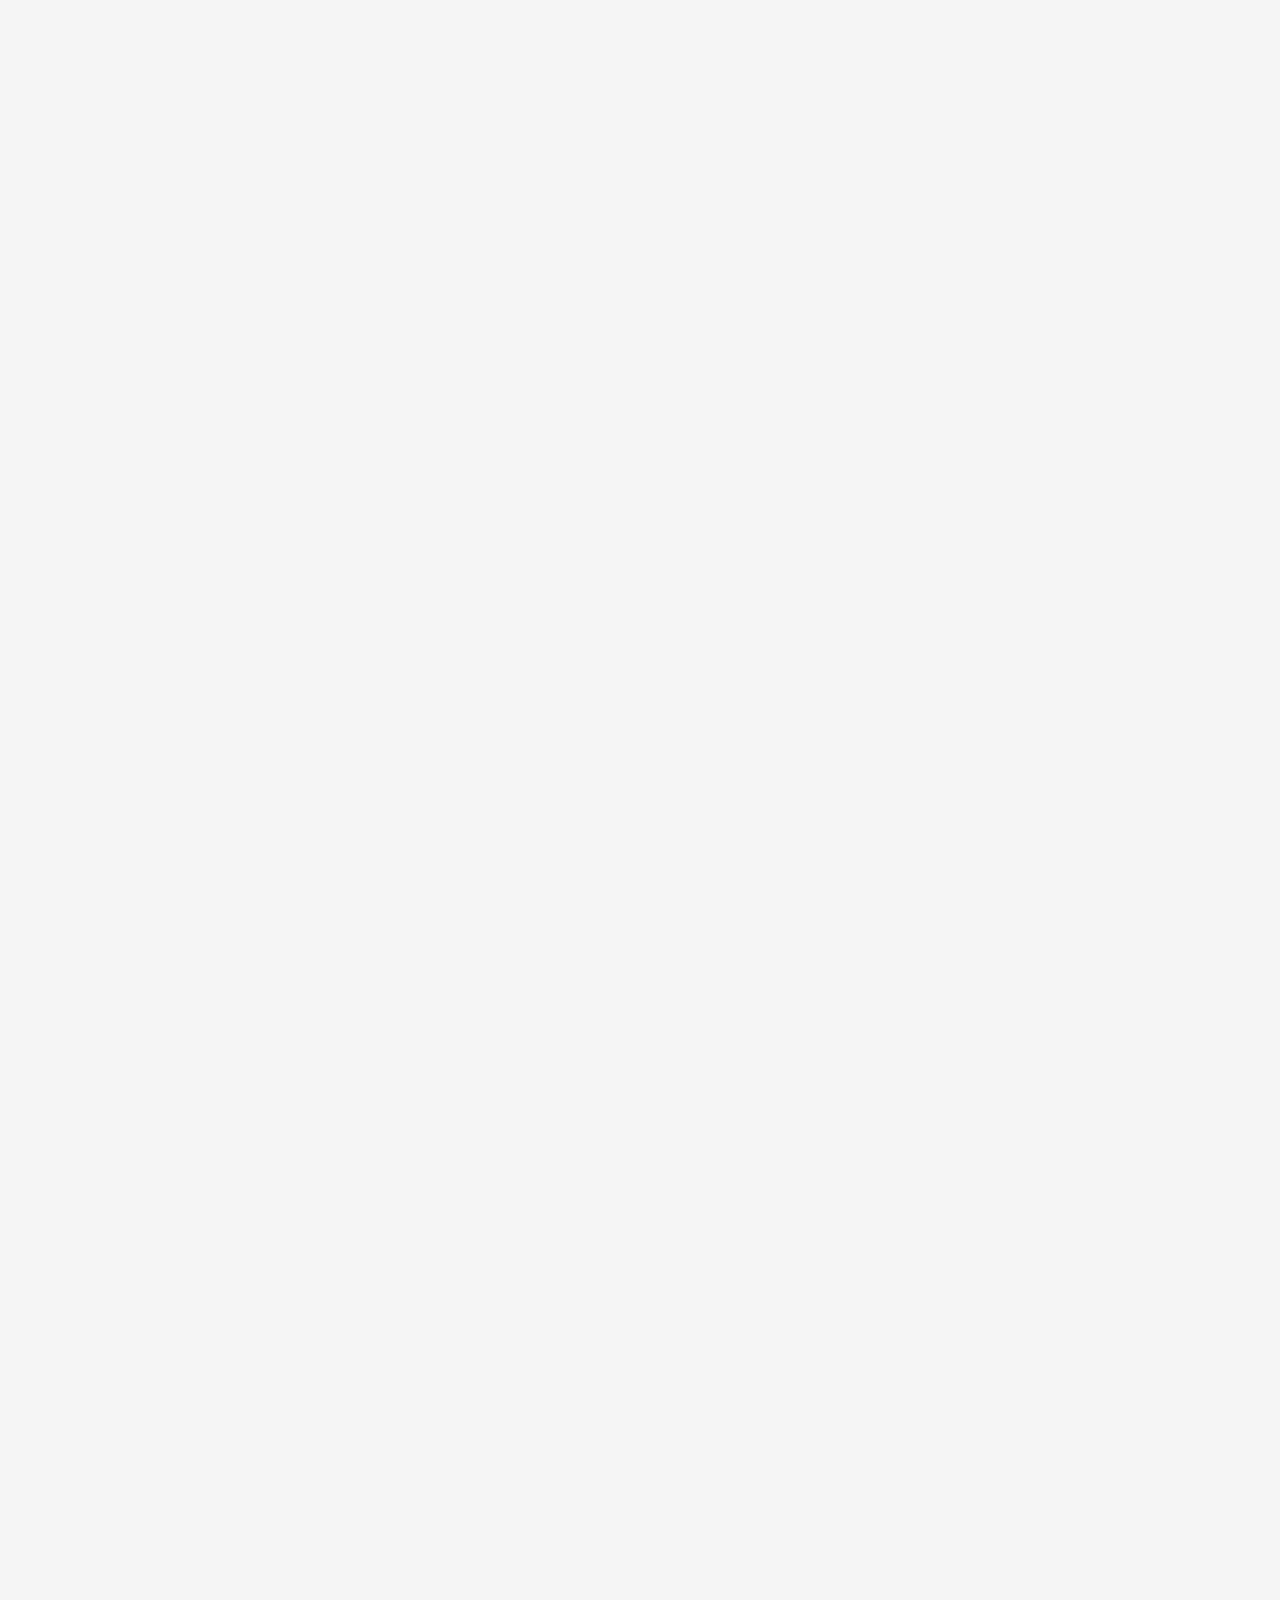
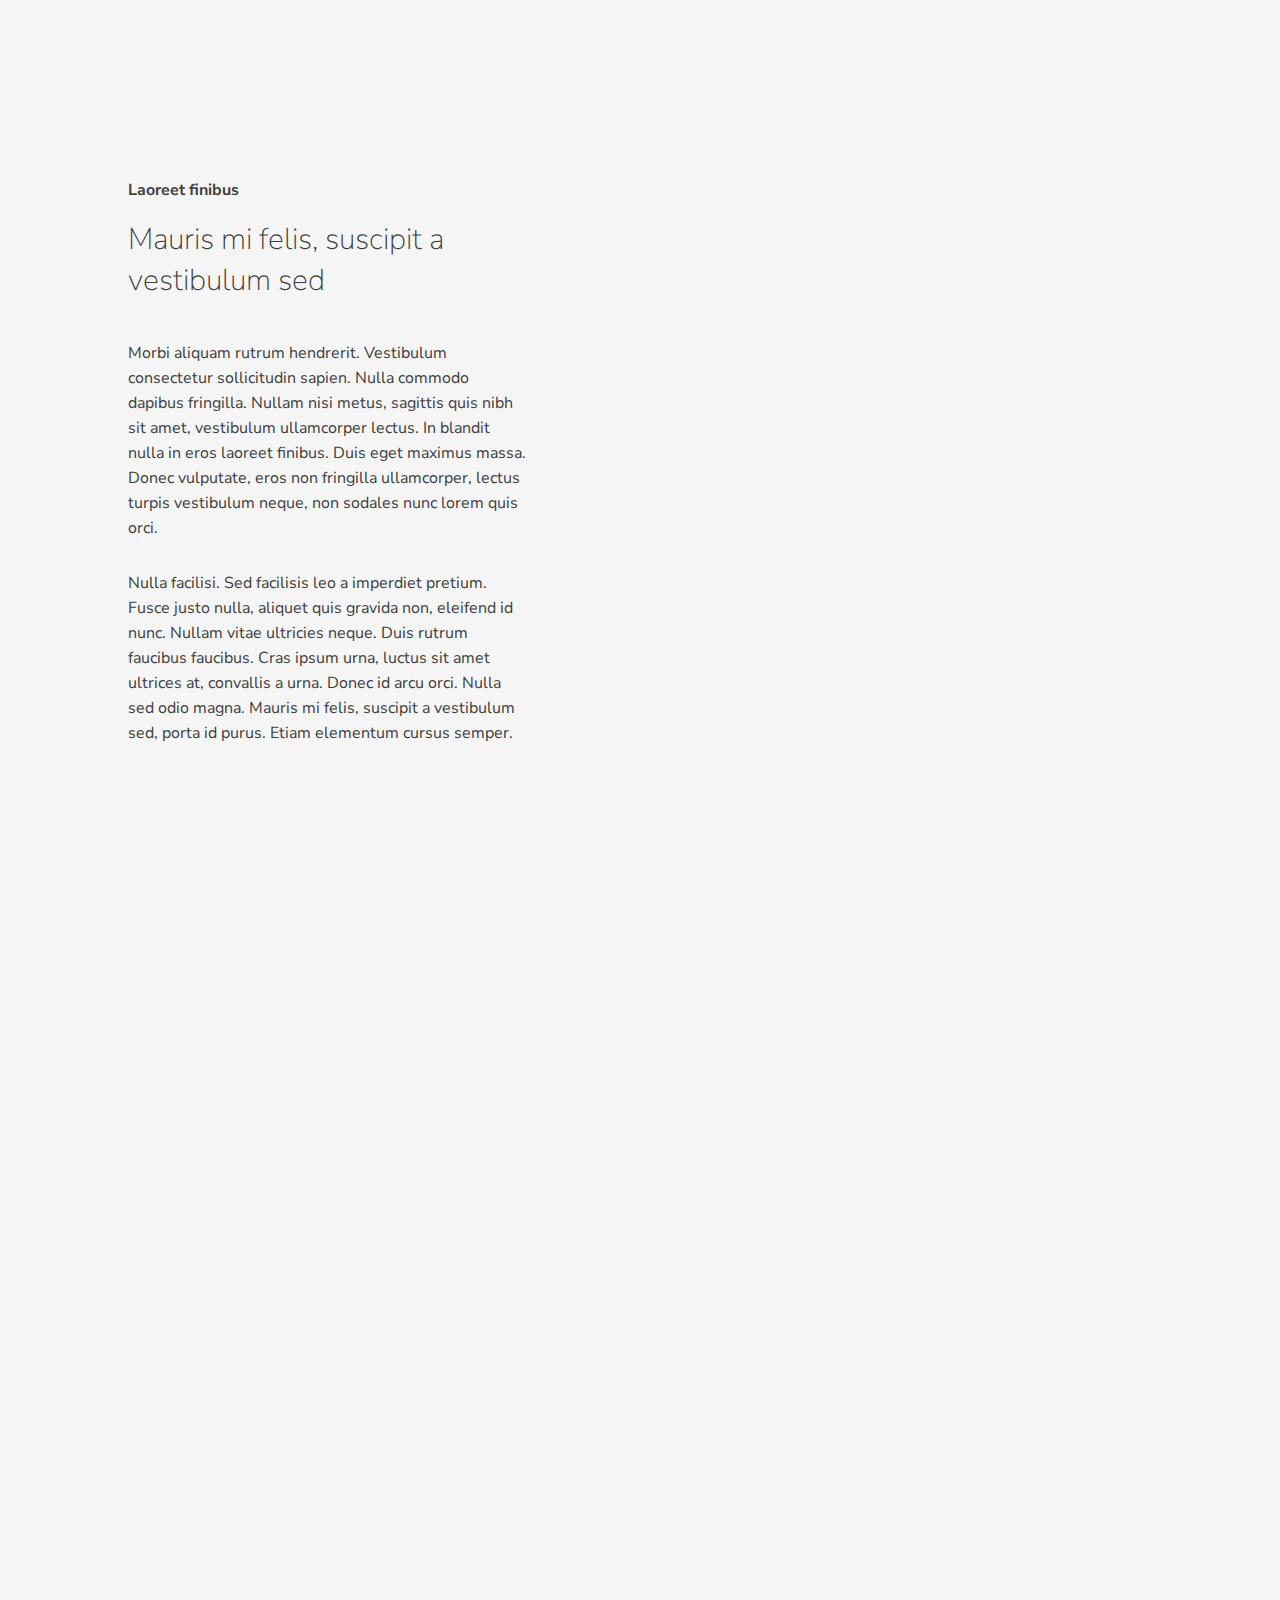
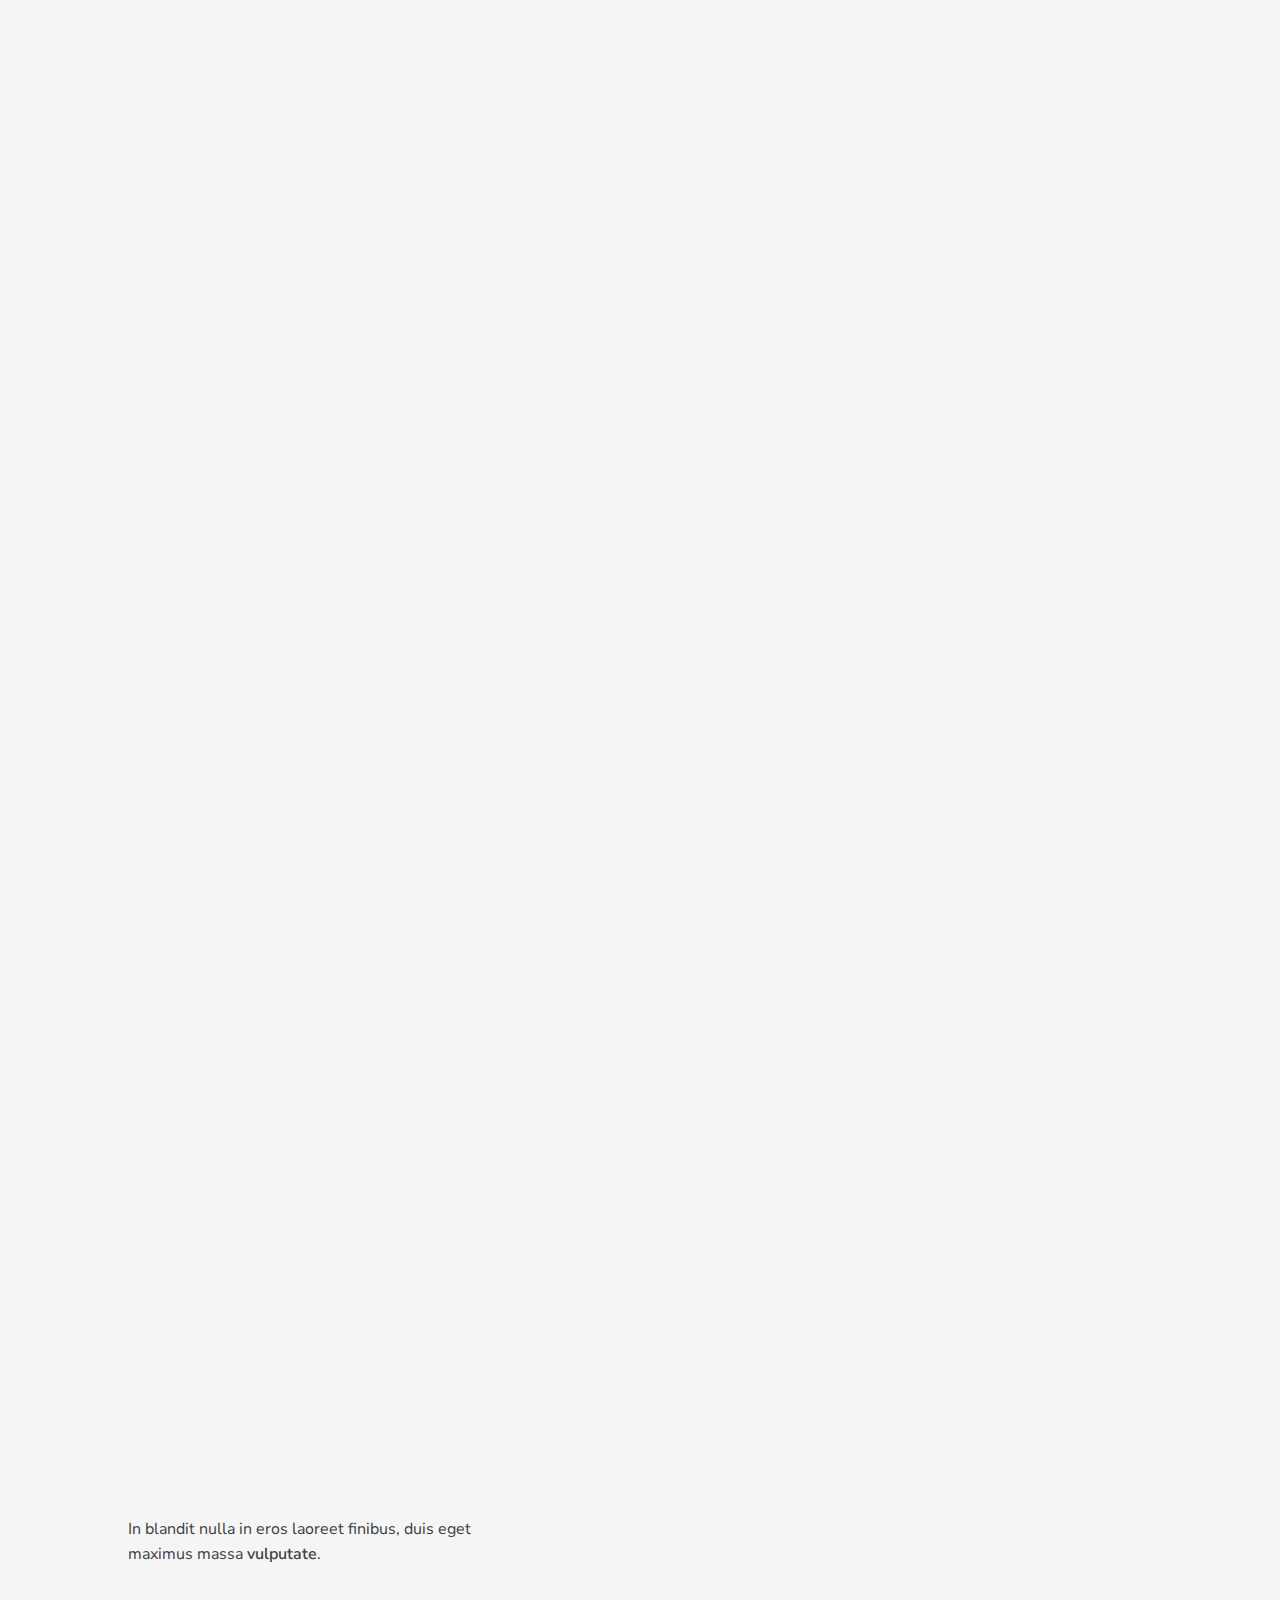
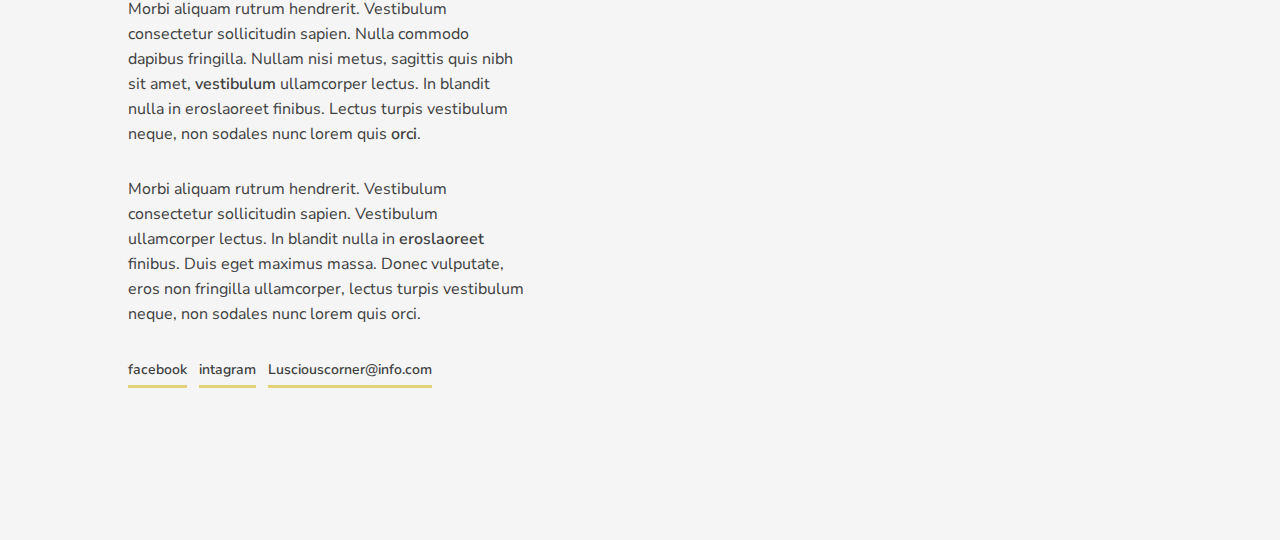
==== commit d1b45a61: "Set hover on link and change images and name" ====
--- a/index.html
+++ b/index.html
@@ -7,7 +7,10 @@
     <link href="https://fonts.googleapis.com/css2?family=Nunito+Sans:wght@300;600&display=swap" rel="stylesheet"> 
 </head>
 <body>
-    <h3 class="name">Laura Croveto</h3>
+    <a href="#about">
+        <h3 class="name">Luscious Corner</h3>
+    </a>
+    
     <div class="title">
         <h1>Lorem ih1sum dolor sit amet, consectetur adipiscing elit. </p>
     </div>
@@ -34,15 +37,15 @@
         </section>
     
         <div class="project__image__container">
-            <img src="images/IMG_0735.jpg" alt="" class=" animated">
+            <img src="images/img-1.jpg" alt="" class=" animated">
         </div>
         <div class="project__image__container project__image__container--wider">
-            <img src="images/IMG_0107.jpg" alt="" class="animated project__image__container--padding1">
-            <img src="images/IMG_0784.jpg" alt="" class="animated project__image__container--padding2">
+            <img src="images/img-2.jpg" alt="" class="animated project__image__container--padding1">
+            <img src="images/img-3.jpg" alt="" class="animated project__image__container--padding2">
         </div>
         <div class="project__image__container project__image__container--wider2">
-            <img src="images/IMG_0087.jpg" alt="" class="animated project__image__container--padding2">
-            <img src="images/IMG_0665.jpg" alt="" class="animated project__image__container--padding1">
+            <img src="images/img-4.jpg" alt="" class="animated project__image__container--padding2">
+            <img src="images/img-5.jpg" alt="" class="animated project__image__container--padding1">
         </div>
     
         </div>
@@ -71,19 +74,39 @@
         </section>
     
         <div class="project__image__container animated">
-            <img src="images/img_5.jpg" alt="">
+            <img src="images/img-6.jpg" alt="">
         </div>
         <div class="project__image__container project__image__container--wider">
-            <img src="images/img_1.jpg" alt="" class="project__image__container--padding2 animated">
-            <img src="images/img_2.jpg" alt="" class=" project__image__container--padding1 animated">
+            <img src="images/img-7.jpg" alt="" class="project__image__container--padding2 animated">
+            <img src="images/img-8.jpg" alt="" class=" project__image__container--padding1 animated">
         </div>
         <div class="project__image__container project__image__container--wider2">
-            <img src="images/img_4.jpg" alt="" class="project__image__container--padding1 animated">
-            <img src="images/img_3.jpg" alt="" class="project__image__container--padding2 animated">
+            <img src="images/img-9.jpg" alt="" class="project__image__container--padding1 animated">
+            <img src="images/img-10.jpg" alt="" class="project__image__container--padding2 animated">
         </div>
     
         </div>
     </article>
+    <section class="about" id="about">
+        <p class="about__text">
+            In blandit nulla in eros laoreet finibus, duis eget maximus massa <span class="about__text__span">vulputate</span>.
+        </p>
+        <p class="about__text">
+            Morbi aliquam rutrum hendrerit. Vestibulum consectetur sollicitudin sapien. Nulla commodo dapibus fringilla.
+            Nullam nisi metus, sagittis quis nibh sit amet, <span class="about__text__span">vestibulum</span> ullamcorper lectus. In blandit nulla in eroslaoreet finibus. Lectus turpis
+            vestibulum neque, non sodales nunc lorem quis <span class="about__text__span">orci</span>.
+        </p>
+        <p class="about__text">
+            Morbi aliquam rutrum hendrerit. Vestibulum consectetur sollicitudin sapien. Vestibulum ullamcorper lectus. In blandit nulla in <span class="about__text__span">eroslaoreet</span> finibus. Duis eget maximus massa. Donec vulputate, eros non fringilla ullamcorper, lectus turpis
+            vestibulum neque, non sodales nunc lorem quis orci.
+        </p>
+        <div class="about__text">
+            <a href="" class="about__text__links">facebook</a>
+            <a href="" class="about__text__links">intagram</a>
+            <a href="" class="about__text__links">Lusciouscorner@info.com</a>
+        </div>
+
+    </section>
     <script src="main.js"></script>
 </body>
 </html>--- a/main.css
+++ b/main.css
@@ -3,6 +3,9 @@
     padding: 0;
     font-family: 'Nunito Sans', sans-serif;
 }
+html {
+    scroll-behavior: smooth;
+  }
 body {
     background-color: whitesmoke;
     padding: 2%;
@@ -10,8 +13,21 @@
     width: 80%;
     margin: auto;
 }
+a {
+    color: #403f3f;
+    text-decoration-thickness: 0.2rem;
+    text-decoration-color: #e2d27c;
+    text-underline-offset: 0.7rem;
+    transition: 0.3s all ease-in;
+}
+a:hover {
+    text-underline-offset: 0.3rem;
+    text-decoration-thickness: 0.5rem;
+    transition: 0.3s all ease-in;
+    text-decoration-color: #403f3f;
+}
 .name {
-    padding-top: 2%;
+    margin-top: 5%;
 }
 .name, .project__text__title  {
     font-size: 16px;
@@ -23,9 +39,9 @@
     font-weight: 200;
 }
 .name, .title {
-    padding-bottom: 100px;
+    margin-bottom: 100px;
 }
-.project__text {
+.project__text, .project__text {
     padding-bottom: 10%;
 }
 .project__text__title {
@@ -35,7 +51,7 @@
     padding-bottom: 40px;
     font-size: 30px;
 }
-.project__text__explanation {
+.project__text__explanation, .about__text {
     padding-bottom: 30px;
     line-height: 25px;
 }
@@ -66,7 +82,7 @@
 
 @keyframes showTop {
     0% {
-        transform: translateY(60px);
+        transform: translateY(70px);
         
     }
     100% {
@@ -74,6 +90,23 @@
         
     }
 }
+
+.about {
+    margin-bottom: 10%;
+}
+.about__text__span, .about__text__links {
+    font-weight: 600;
+}
+.about__text__links {
+    color: #403f3f;
+    margin-left: 2%;
+    font-size: 14px;
+}
+.about__text__links:first-child {
+    margin-left: 0;
+}
+
+
 
 @media only screen and (min-width: 768px) {
     .project__image__container {
@@ -88,7 +121,7 @@
 
 @media only screen and (min-width: 900px) {
 
-   .project__text, .title {
+   .project__text, .title, .about__text {
         width: 400px;
    }
    .project__image__container {
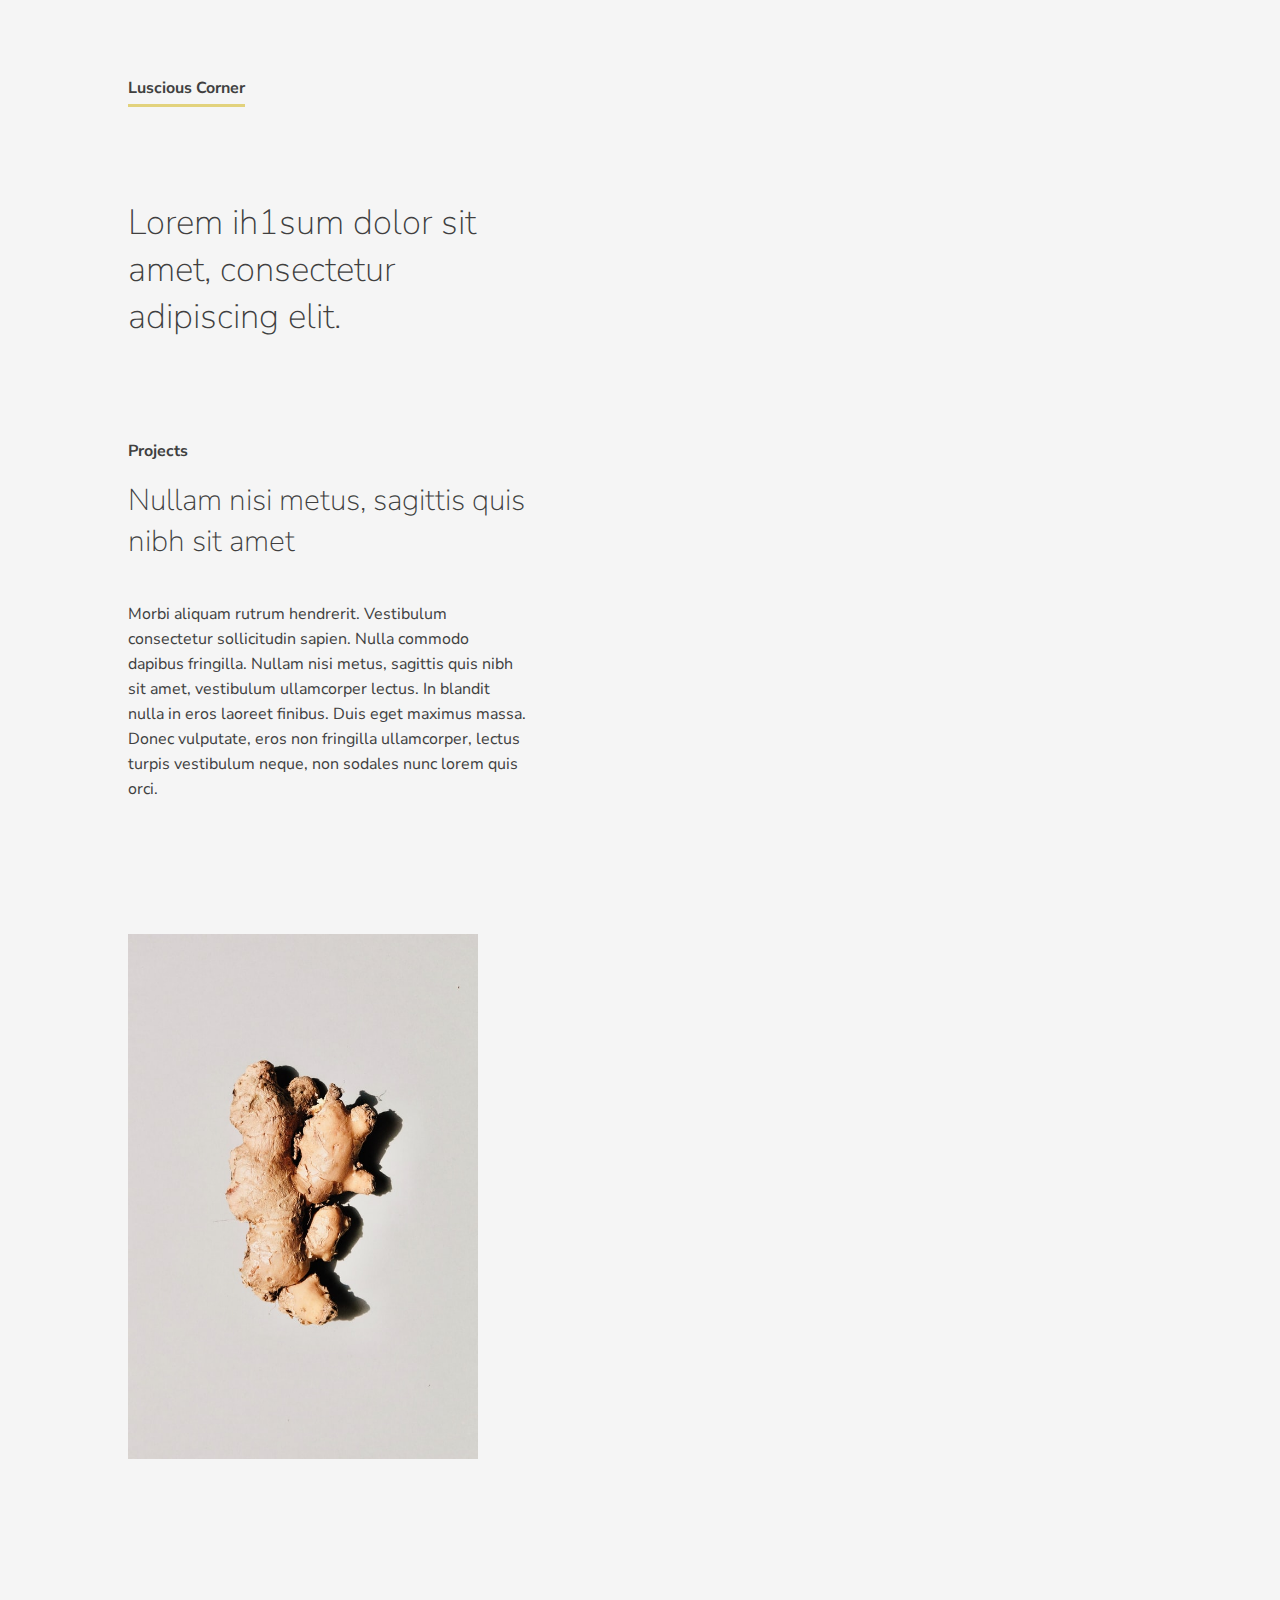
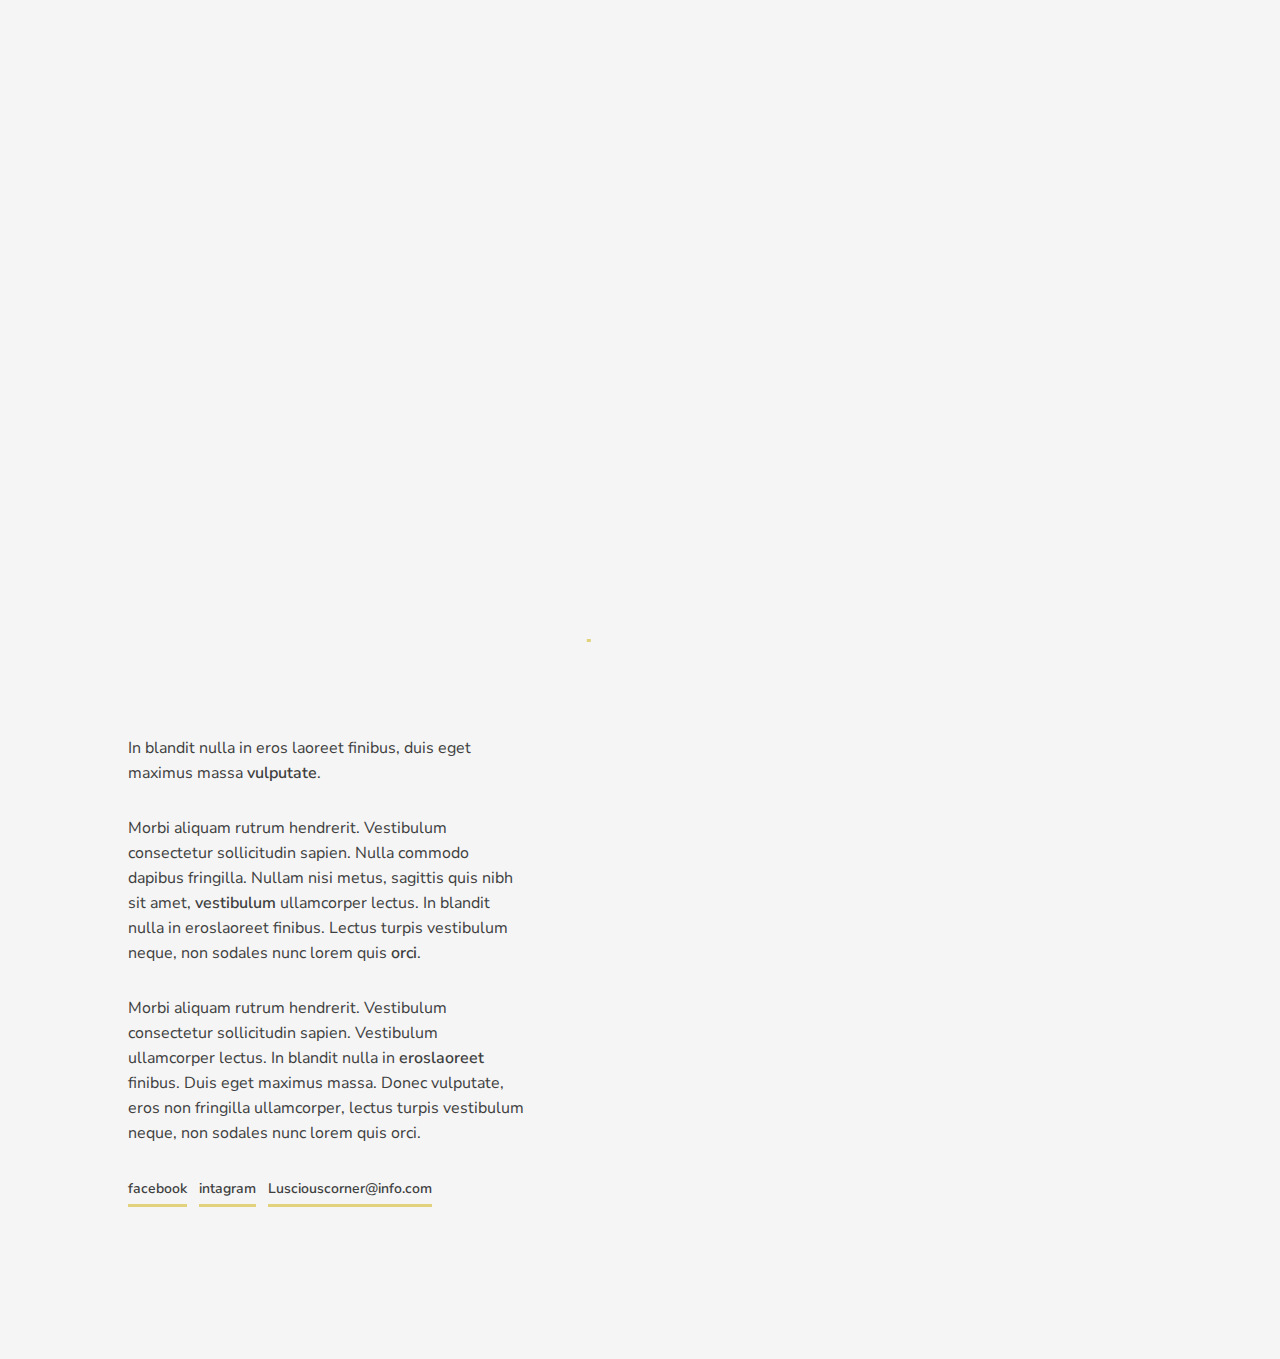
==== commit f2bdc3b5: "First Commit" ====
--- a/index.html
+++ b/index.html
@@ -17,7 +17,7 @@
     <article class="project">
         <section class="project__text">
             <h2 class="project__text__title">
-                Suspendisse ligula
+                Projects
             </h2>
             <h4 class="project__text__subtitle">
                 Nullam nisi metus, sagittis quis nibh sit amet
@@ -28,65 +28,28 @@
                 laoreet finibus. Duis eget maximus massa. Donec vulputate, eros non fringilla ullamcorper, lectus turpis
                 vestibulum neque, non sodales nunc lorem quis orci.
             </p>
-            <p class="project__text__explanation">
-                Nulla facilisi. Sed facilisis leo a imperdiet pretium. Fusce justo nulla, aliquet quis gravida non, eleifend
-                id nunc. Nullam vitae ultricies neque. Duis rutrum faucibus faucibus. Cras ipsum urna, luctus sit amet
-                ultrices at, convallis a urna. Donec id arcu orci. Nulla sed odio magna. Mauris mi felis, suscipit a
-                vestibulum sed, porta id purus. Etiam elementum cursus semper.
-            </p>
+
         </section>
     
         <div class="project__image__container">
-            <img src="images/img-1.jpg" alt="" class=" animated">
+            <a href="project2.html">
+                <img src="images/img-1.jpg" alt="" class="animated">
+            </a>
+           
         </div>
         <div class="project__image__container project__image__container--wider">
-            <img src="images/img-2.jpg" alt="" class="animated project__image__container--padding1">
-            <img src="images/img-3.jpg" alt="" class="animated project__image__container--padding2">
+            <a href="project1.html" >
+                <img src="images/img-6.jpg" alt="" class="animated project__image__container--padding1">
+            </a>
+            <a href="project3.html" >
+                <img src="images/food-image1.jpg" alt="" class="animated project__image__container--padding2">
+            </a>
         </div>
-        <div class="project__image__container project__image__container--wider2">
-            <img src="images/img-4.jpg" alt="" class="animated project__image__container--padding2">
-            <img src="images/img-5.jpg" alt="" class="animated project__image__container--padding1">
-        </div>
+        
     
-        </div>
+        
     </article>
-    <article class="project">
-        <section class="project__text">
-            <h2 class="project__text__title">
-                Laoreet finibus
-            </h2>
-            <h4 class="project__text__subtitle">
-                Mauris mi felis, suscipit a
-                vestibulum sed
-            </h4>
-            <p class="project__text__explanation">
-                Morbi aliquam rutrum hendrerit. Vestibulum consectetur sollicitudin sapien. Nulla commodo dapibus fringilla.
-                Nullam nisi metus, sagittis quis nibh sit amet, vestibulum ullamcorper lectus. In blandit nulla in eros
-                laoreet finibus. Duis eget maximus massa. Donec vulputate, eros non fringilla ullamcorper, lectus turpis
-                vestibulum neque, non sodales nunc lorem quis orci.
-            </p>
-            <p class="project__text__explanation">
-                Nulla facilisi. Sed facilisis leo a imperdiet pretium. Fusce justo nulla, aliquet quis gravida non, eleifend
-                id nunc. Nullam vitae ultricies neque. Duis rutrum faucibus faucibus. Cras ipsum urna, luctus sit amet
-                ultrices at, convallis a urna. Donec id arcu orci. Nulla sed odio magna. Mauris mi felis, suscipit a
-                vestibulum sed, porta id purus. Etiam elementum cursus semper.
-            </p>
-        </section>
     
-        <div class="project__image__container animated">
-            <img src="images/img-6.jpg" alt="">
-        </div>
-        <div class="project__image__container project__image__container--wider">
-            <img src="images/img-7.jpg" alt="" class="project__image__container--padding2 animated">
-            <img src="images/img-8.jpg" alt="" class=" project__image__container--padding1 animated">
-        </div>
-        <div class="project__image__container project__image__container--wider2">
-            <img src="images/img-9.jpg" alt="" class="project__image__container--padding1 animated">
-            <img src="images/img-10.jpg" alt="" class="project__image__container--padding2 animated">
-        </div>
-    
-        </div>
-    </article>
     <section class="about" id="about">
         <p class="about__text">
             In blandit nulla in eros laoreet finibus, duis eget maximus massa <span class="about__text__span">vulputate</span>.
@@ -107,6 +70,15 @@
         </div>
 
     </section>
+    <section class="project-pop-up">
+        
+    </section>
+    <a class="project-pop-up__close">
+        <img src="images/close-24px.svg" alt="" class="project-container__close__icon">
+    </a>
+    <script src="https://code.jquery.com/jquery-3.5.1.min.js"
+			  integrity="sha256-9/aliU8dGd2tb6OSsuzixeV4y/faTqgFtohetphbbj0="
+			  crossorigin="anonymous"></script>
     <script src="main.js"></script>
 </body>
 </html>--- a/main.css
+++ b/main.css
@@ -105,8 +105,40 @@
 .about__text__links:first-child {
     margin-left: 0;
 }
-
-
+/* PROJECT 1*/
+
+ .project__container, .project__page {
+    padding-right: 10%;
+    padding-left: 10%;
+    background-color: #fff1e6;
+   
+} 
+.project__container {
+    margin: auto;
+}
+.project__page {
+    padding-top: 10%;
+}
+
+ .project-pop-up {
+    position: fixed;
+    height: 100%;
+    width: 100%;
+    top: 0;
+    left: 0;
+    display: none; 
+    background-color: #fff1e6;
+    overflow-y: scroll;
+ }
+ .project-pop-up__close {
+     width: 24px;
+     height: 24px;
+     position: fixed;
+     right: 5%;
+     top: 5%;
+     cursor: pointer;
+     display: none;
+ }
 
 @media only screen and (min-width: 768px) {
     .project__image__container {
@@ -128,7 +160,7 @@
        width: 300px;
        margin-left: 0;
    }
-   .project__image__container--wider img, .project__image__container--wider2 img{
+   .project__image__container--wider a img, .project__image__container--wider img, .project__image__container--wider2 a img, .project__image__container--wider2 img{
        width: 300px;
    }
    .project__image__container--wider, .project__image__container--wider2 {
@@ -144,6 +176,11 @@
    .project__image__container--padding2 {
     margin: 6%;
    }
+    
+    .project__image__container:first-child img {
+        width: 100%;
+
+    }
 
   }
   @media only screen and (min-width: 1200px) {
@@ -152,7 +189,7 @@
     .project__image__container {
         width: 350px;
     }
-    .project__image__container--wider img, .project__image__container--wider2 img{
+    .project__image__container--wider a img, .project__image__container--wider img, .project__image__container--wider2 a img, .project__image__container--wider2 img{
         width: 350px;
     }
     .project__image__container--wider, .project__image__container--wider2 {
@@ -175,7 +212,7 @@
     .project__image__container {
         width: 400px;
     }
-    .project__image__container--wider img, .project__image__container--wider2 img{
+    .project__image__container--wider a img, .project__image__container--wider img, .project__image__container--wider2 a img, .project__image__container--wider2 img{
         width: 400px;
     }
     .project__image__container--wider, .project__image__container--wider2 {
@@ -192,7 +229,6 @@
     }
  
    }
-    
-  
+
  
  